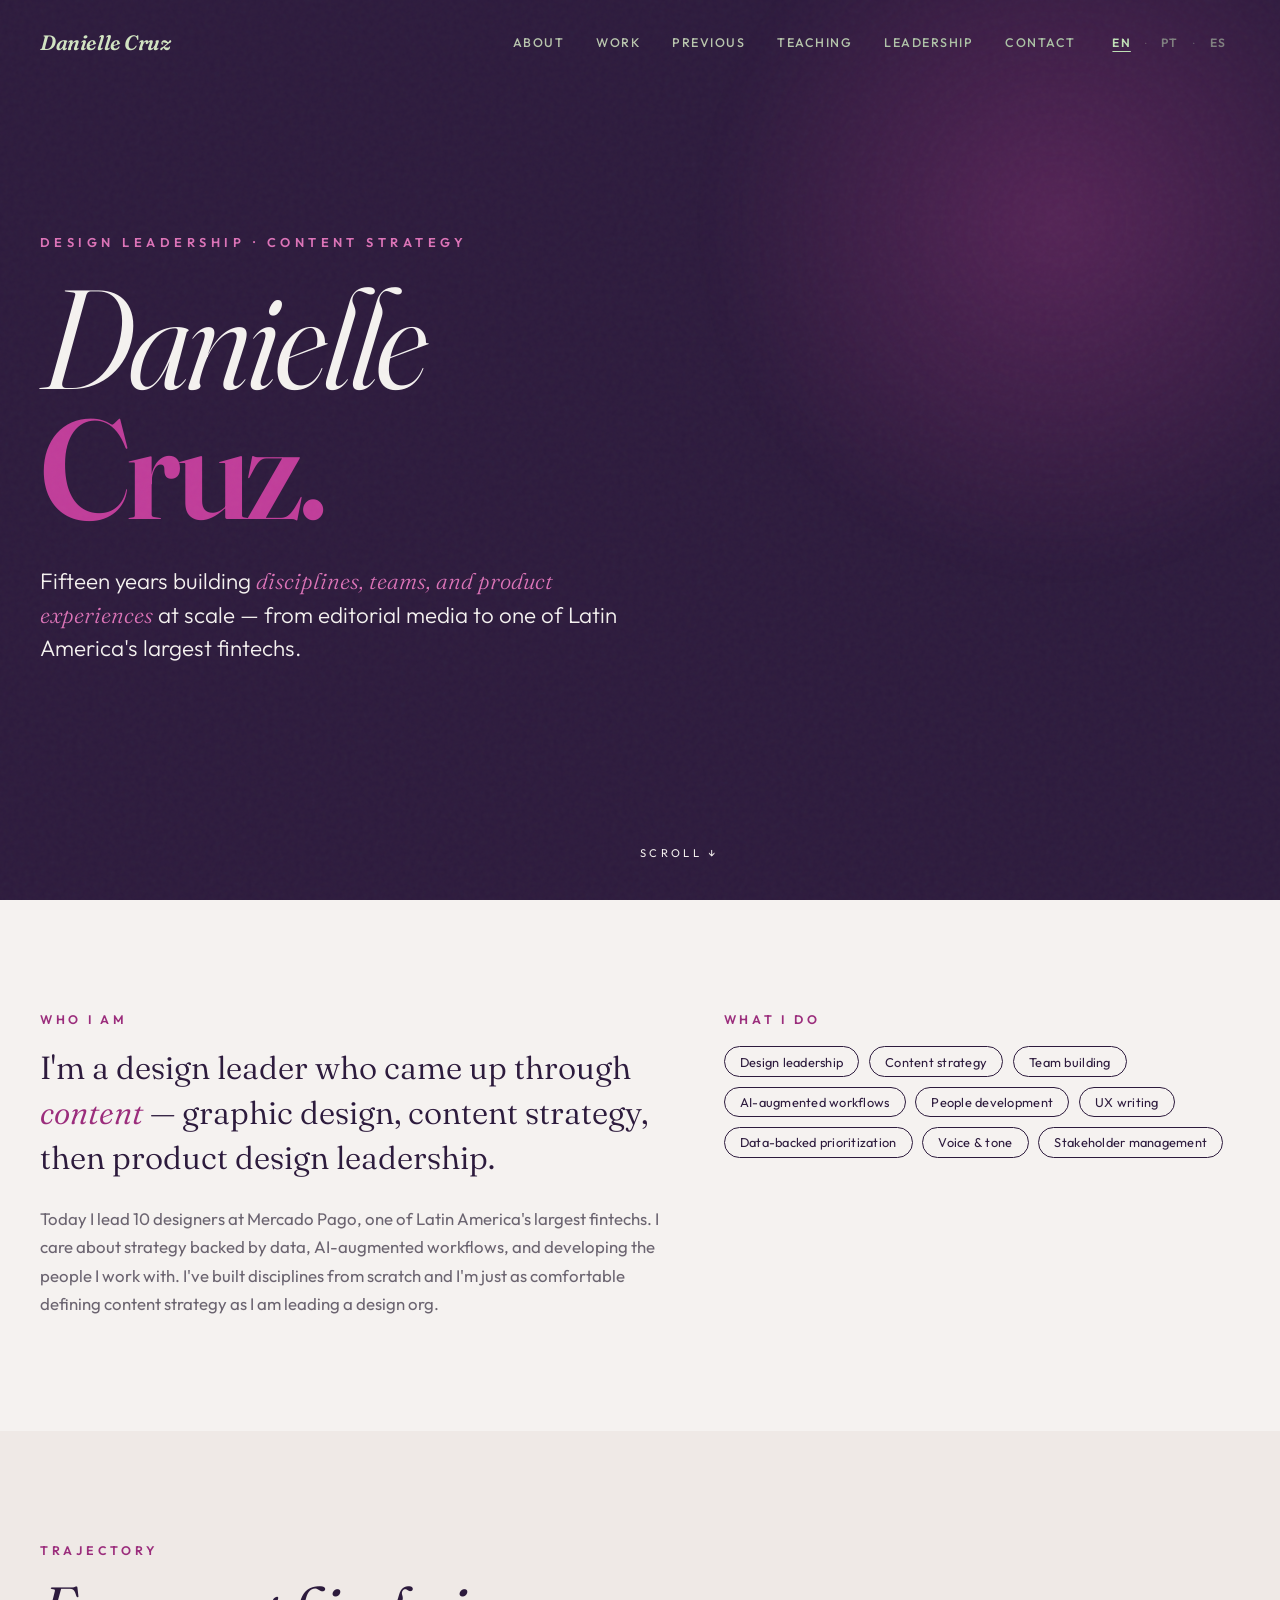
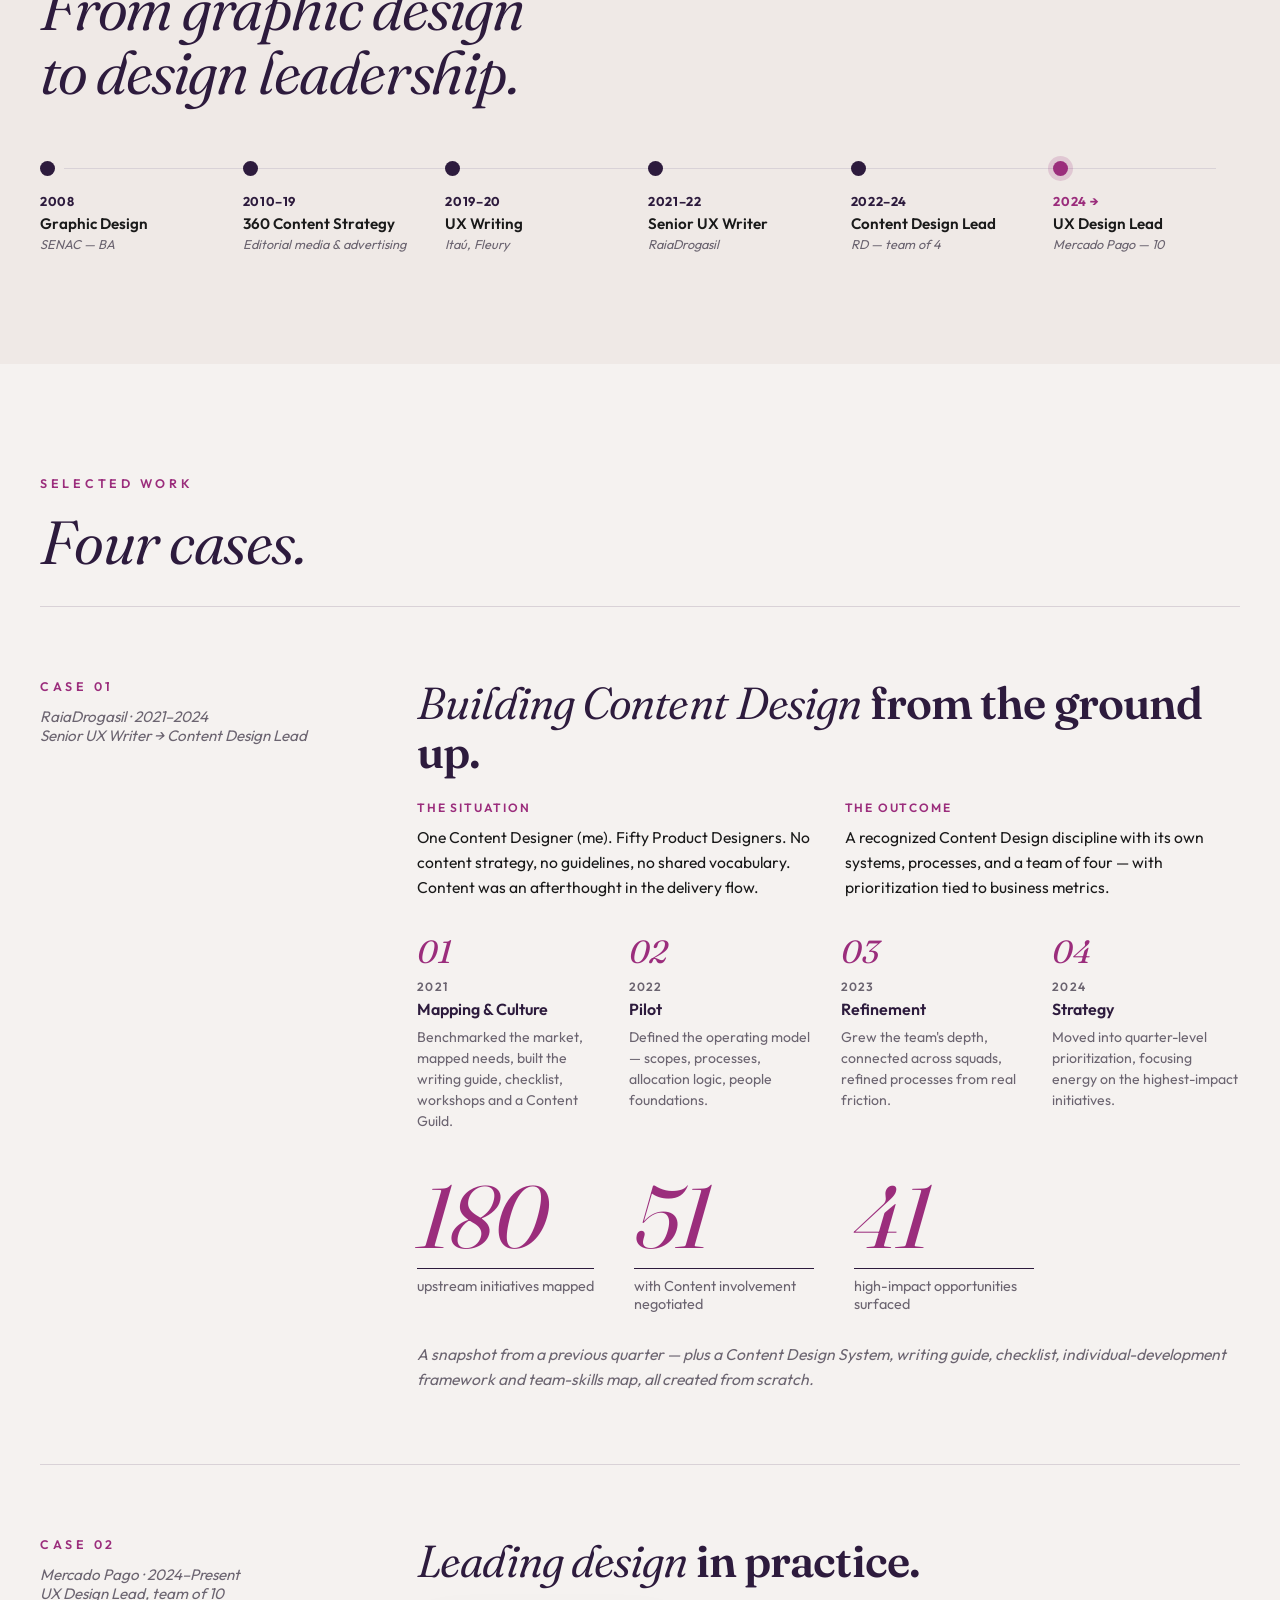
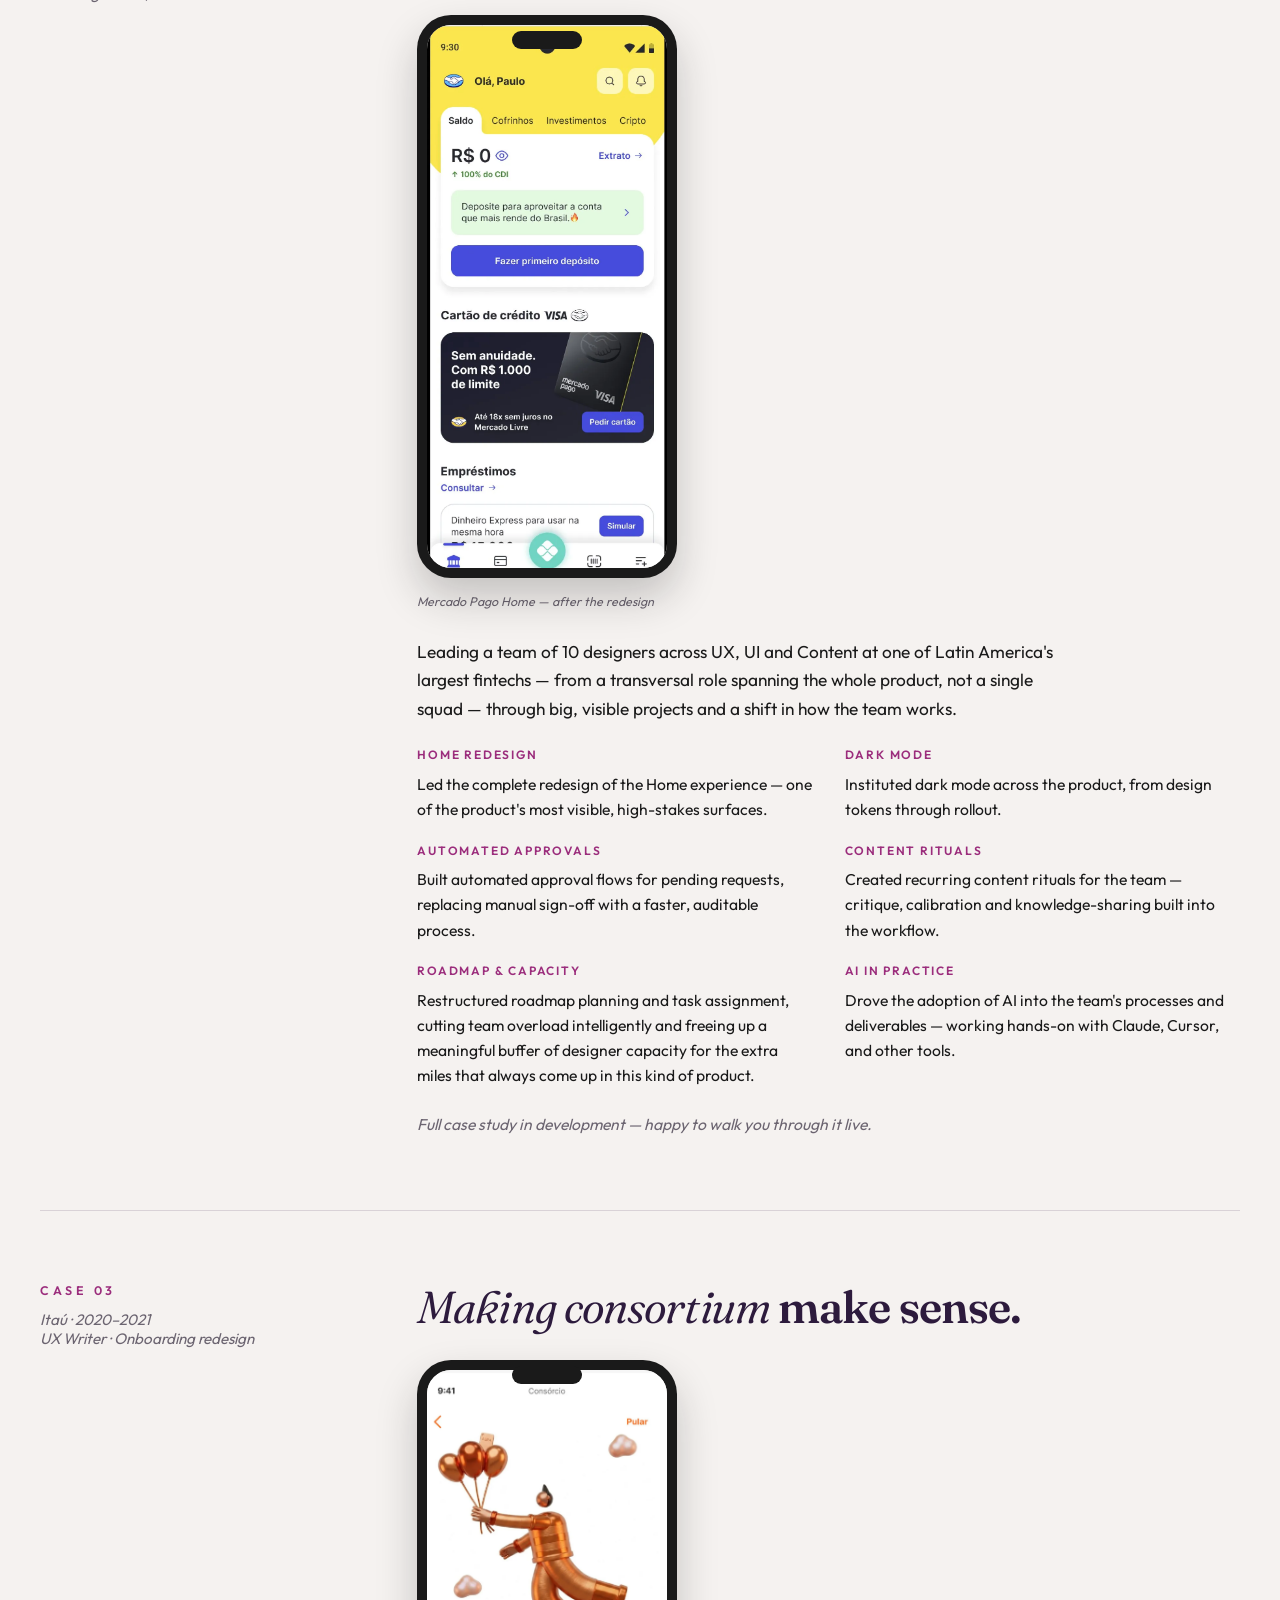
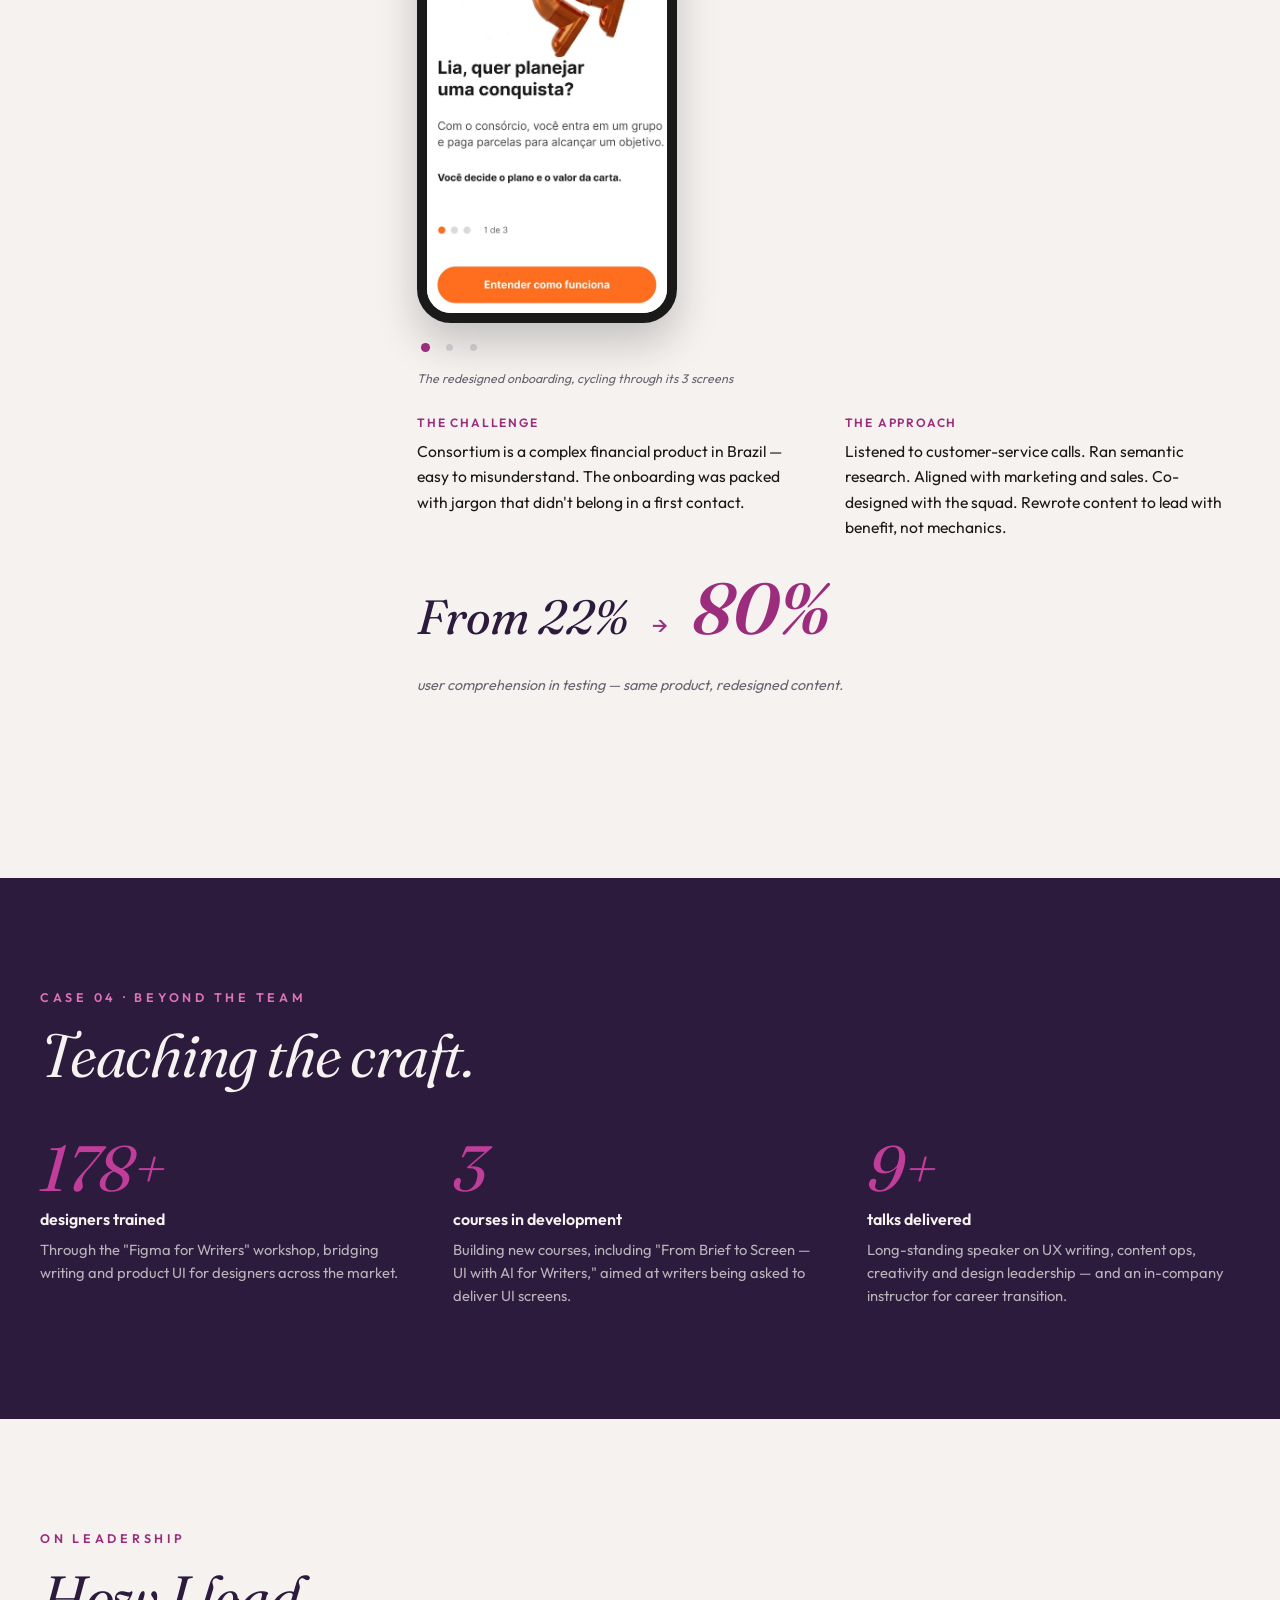
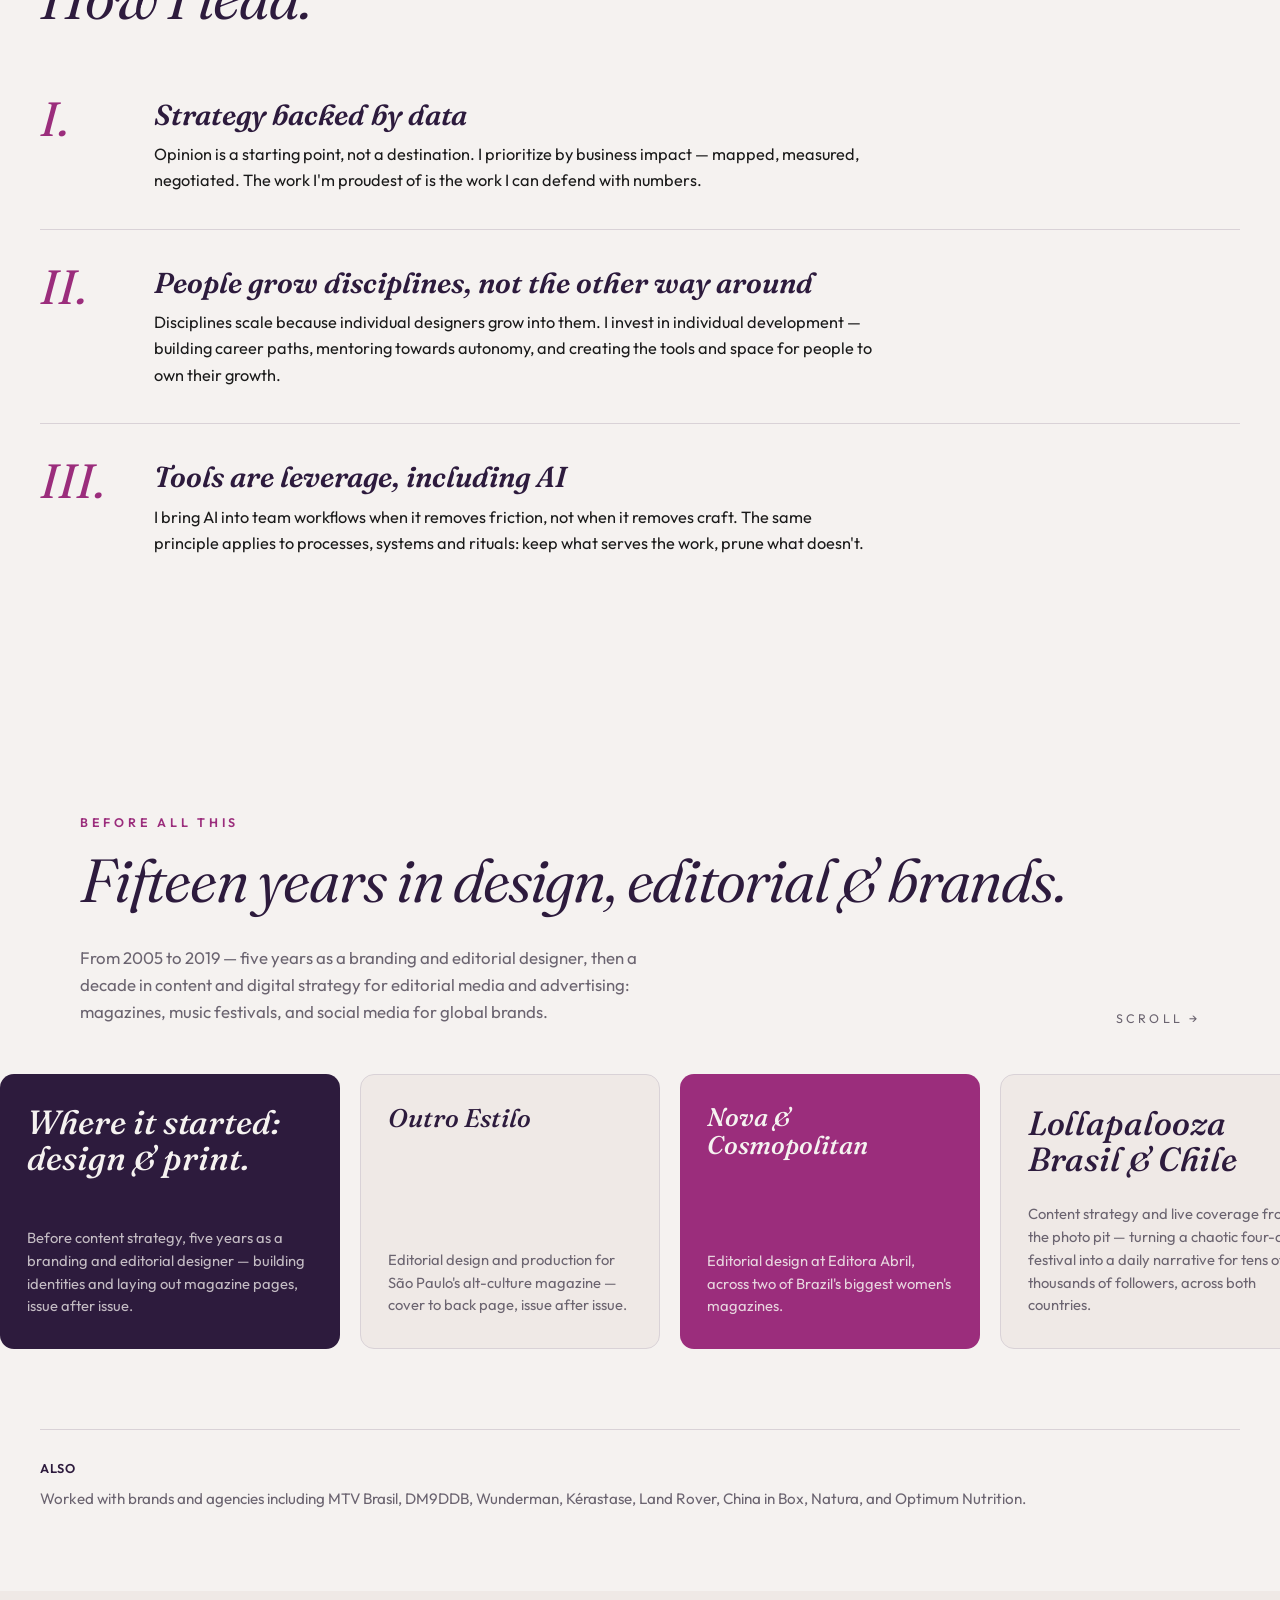
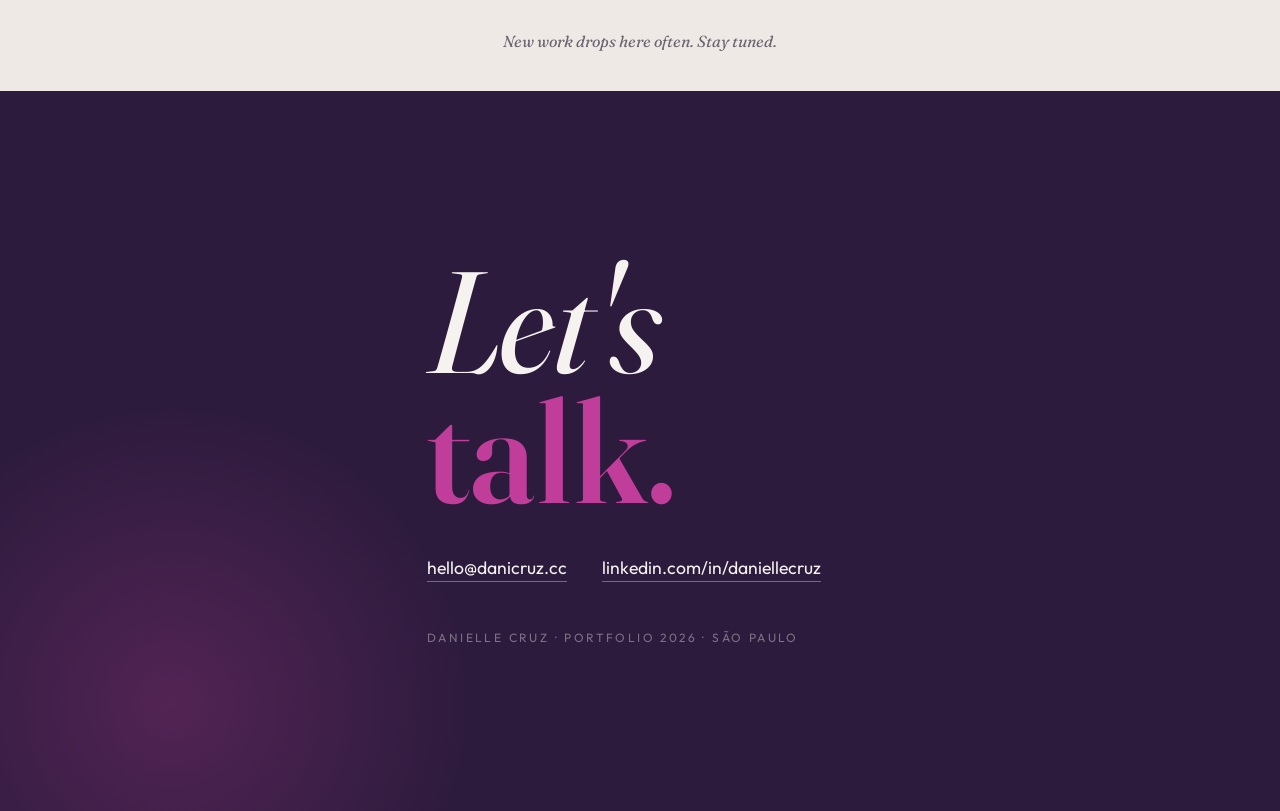
==== index.html @ a66625d7 "Fix deploy path, add metadata, and optimize assets - Rename file to index.html so Netlify serves it " ====
<!DOCTYPE html>
<html lang="en">
<head>
<meta charset="UTF-8">
<meta name="viewport" content="width=device-width, initial-scale=1.0">
<title>Danielle Cruz — Design Leadership</title>
<meta name="description" content="Danielle Cruz — design leader with fifteen years building disciplines, teams, and product experiences at scale, from editorial media to one of Latin America's largest fintechs.">
<link rel="canonical" href="https://danicruz.cc/">
<meta property="og:type" content="website">
<meta property="og:url" content="https://danicruz.cc/">
<meta property="og:title" content="Danielle Cruz — Design Leadership">
<meta property="og:description" content="Fifteen years building disciplines, teams, and product experiences at scale — from editorial media to one of Latin America's largest fintechs.">
<meta property="og:image" content="https://danicruz.cc/assets/img/og-image.png">
<meta property="og:image:width" content="1200">
<meta property="og:image:height" content="630">
<meta name="twitter:card" content="summary_large_image">
<meta name="twitter:title" content="Danielle Cruz — Design Leadership">
<meta name="twitter:description" content="Fifteen years building disciplines, teams, and product experiences at scale.">
<meta name="twitter:image" content="https://danicruz.cc/assets/img/og-image.png">
<meta name="theme-color" content="#2D1B3D">
<link rel="icon" type="image/png" sizes="32x32" href="assets/icons/favicon-32.png">
<link rel="icon" type="image/png" sizes="16x16" href="assets/icons/favicon-16.png">
<link rel="apple-touch-icon" sizes="180x180" href="assets/icons/apple-touch-icon.png">
<link rel="preconnect" href="https://fonts.googleapis.com">
<link rel="preconnect" href="https://fonts.gstatic.com" crossorigin>
<link href="https://fonts.googleapis.com/css2?family=Fraunces:ital,opsz,wght@0,9..144,300..900;1,9..144,300..900&family=Outfit:wght@300;400;500;600;700&display=swap" rel="stylesheet">
<style>
  :root {
    --deep: #2D1B3D;
    --deep-2: #241430;
    --berry: #9B2D7C;
    --berry-bright: #C13D9A;
    --berry-bright-a11y: #DD73B8; /* AA-compliant (5.4:1) for body-size text on --deep */
    --off: #F5F2F0;
    --off-warm: #EFE9E6;
    --ink: #1A1A1A;
    --gray: #6B6470;
    --line: #D9D2D7;
    --serif: 'Fraunces', Georgia, serif;
    --sans: 'Outfit', sans-serif;
  }
  * { margin: 0; padding: 0; box-sizing: border-box; }
  html { scroll-behavior: smooth; }
  body {
    font-family: var(--sans);
    background: var(--off);
    color: var(--ink);
    overflow-x: hidden;
    -webkit-font-smoothing: antialiased;
  }
  ::selection { background: var(--berry); color: var(--off); }
  /* grain overlay */
  body::before {
    content: "";
    position: fixed;
    inset: 0;
    pointer-events: none;
    z-index: 9999;
    opacity: 0.035;
    background-image: url("data:image/svg+xml,%3Csvg viewBox='0 0 200 200' xmlns='http://www.w3.org/2000/svg'%3E%3Cfilter id='n'%3E%3CfeTurbulence type='fractalNoise' baseFrequency='0.85' numOctaves='3' /%3E%3C/filter%3E%3Crect width='100%25' height='100%25' filter='url(%23n)'/%3E%3C/svg%3E");
  }
  /* ===== NAV ===== */
  nav {
    position: fixed;
    top: 0; left: 0; right: 0;
    z-index: 1000;
    display: flex;
    justify-content: space-between;
    align-items: center;
    padding: 1.3rem 2.5rem;
    mix-blend-mode: difference;
    transition: padding 0.4s ease;
  }
  nav .logo {
    font-family: var(--serif);
    font-style: italic;
    font-weight: 600;
    font-size: 1.3rem;
    color: #fff;
    letter-spacing: -0.02em;
  }
  nav .links { display: flex; gap: 2rem; }
  nav .links a {
    color: #fff;
    text-decoration: none;
    font-size: 0.78rem;
    letter-spacing: 0.12em;
    text-transform: uppercase;
    font-weight: 500;
    opacity: 0.85;
    transition: opacity 0.3s;
  }
  nav .links a:hover { opacity: 1; }
  .lang-switch { display: flex; gap: 0.1rem; align-items: center; margin-left: 1.5rem; }
  .lang-switch button {
    background: none; border: none; cursor: pointer;
    color: #fff; font-family: var(--sans); font-size: 0.75rem;
    letter-spacing: 0.1em; font-weight: 600;
    width: 44px; height: 44px; display: flex; align-items: center; justify-content: center;
    opacity: 0.5; transition: opacity 0.25s; text-transform: uppercase;
  }
  .lang-switch button:hover { opacity: 0.85; }
  .lang-switch button.active { opacity: 1; text-decoration: underline; text-underline-offset: 4px; }
  .lang-switch .sep { color: #fff; opacity: 0.3; font-size: 0.7rem; }
  .nav-toggle {
    display: none;
    width: 44px; height: 44px;
    align-items: center; justify-content: center;
    background: transparent; border: none; cursor: pointer;
    padding: 0; margin-left: 0.5rem;
  }
  .nav-toggle span, .nav-toggle span::before, .nav-toggle span::after {
    content: ""; display: block;
    width: 20px; height: 2px; background: #fff;
    transition: transform 0.25s ease, opacity 0.25s ease;
  }
  .nav-toggle span { position: relative; }
  .nav-toggle span::before { position: absolute; top: -6px; left: 0; }
  .nav-toggle span::after { position: absolute; top: 6px; left: 0; }
  .nav-toggle[aria-expanded="true"] span { background: transparent; }
  .nav-toggle[aria-expanded="true"] span::before { transform: translateY(6px) rotate(45deg); }
  .nav-toggle[aria-expanded="true"] span::after { transform: translateY(-6px) rotate(-45deg); }
  @media (max-width: 720px) {
    nav { padding: 1rem 1.3rem; mix-blend-mode: normal; background: rgba(45,27,61,0.0); }
    nav.scrolled { background: rgba(45,27,61,0.92); backdrop-filter: blur(8px); }
    nav.menu-open { background: rgba(45,27,61,0.98); }
    nav .logo { color: #fff; }
    .nav-toggle { display: flex; }
    nav .links {
      position: fixed;
      top: 0; right: 0;
      width: min(78vw, 320px);
      height: 100vh;
      flex-direction: column;
      justify-content: center;
      align-items: flex-start;
      gap: 1.6rem;
      padding: 6rem 2.2rem 2.2rem;
      background: var(--deep);
      transform: translateX(100%);
      transition: transform 0.35s ease;
    }
    nav .links.open { transform: translateX(0); }
    nav .links a { font-size: 1.3rem; opacity: 1; }
    .lang-switch { margin-left: 0; }
  }
  /* ===== HERO ===== */
  .hero {
    min-height: 100vh;
    background: var(--deep);
    color: var(--off);
    display: flex;
    flex-direction: column;
    justify-content: center;
    padding: 2.5rem;
    position: relative;
    overflow: hidden;
  }
  .hero::after {
    content: "";
    position: absolute;
    width: 60vw; height: 60vw;
    max-width: 700px; max-height: 700px;
    right: -10vw; top: -10vw;
    background: radial-gradient(circle, rgba(193,61,154,0.28) 0%, rgba(193,61,154,0) 70%);
    border-radius: 50%;
    filter: blur(20px);
  }
  .hero-inner { position: relative; z-index: 2; max-width: 1200px; margin: 0 auto; width: 100%; }
  .hero .eyebrow {
    font-size: 0.8rem;
    letter-spacing: 0.35em;
    text-transform: uppercase;
    color: var(--berry-bright-a11y);
    font-weight: 600;
    margin-bottom: 1.5rem;
    opacity: 0;
    animation: fadeUp 0.9s ease 0.2s forwards;
  }
  .hero h1 {
    font-family: var(--serif);
    font-weight: 340;
    font-style: italic;
    font-size: clamp(3.5rem, 11vw, 9rem);
    line-height: 0.92;
    letter-spacing: -0.03em;
    margin-bottom: 0.3rem;
  }
  .hero h1 .l1 { display: block; opacity: 0; animation: fadeUp 1s ease 0.35s forwards; }
  .hero h1 .l2 {
    display: block;
    font-weight: 600;
    font-style: normal;
    color: var(--berry-bright);
    opacity: 0;
    animation: fadeUp 1s ease 0.5s forwards;
  }
  .hero .tagline {
    font-size: clamp(1.05rem, 2.2vw, 1.4rem);
    color: var(--off);
    opacity: 0;
    max-width: 600px;
    margin-top: 2rem;
    font-weight: 300;
    line-height: 1.5;
    animation: fadeUp 1s ease 0.7s forwards;
  }
  .hero .tagline em { font-family: var(--serif); font-style: italic; color: var(--berry-bright-a11y); }
  .hero .scroll-hint {
    position: absolute;
    bottom: 2.5rem; left: 50%;
    transform: translateX(-50%);
    font-size: 0.7rem;
    letter-spacing: 0.3em;
    text-transform: uppercase;
    color: var(--off);
    opacity: 0;
    animation: fadeUp 1s ease 1.2s forwards, bob 2s ease-in-out 2s infinite;
    z-index: 2;
  }
  @keyframes fadeUp {
    from { opacity: 0; transform: translateY(30px); }
    to { opacity: 1; transform: translateY(0); }
  }
  @keyframes bob {
    0%,100% { transform: translateX(-50%) translateY(0); }
    50% { transform: translateX(-50%) translateY(8px); }
  }
  /* ===== SECTION SHELL ===== */
  section { padding: 7rem 2.5rem; position: relative; }
  .wrap { max-width: 1200px; margin: 0 auto; }
  .sec-label {
    font-size: 0.78rem;
    letter-spacing: 0.3em;
    text-transform: uppercase;
    color: var(--berry);
    font-weight: 600;
    margin-bottom: 1.2rem;
  }
  .sec-title {
    font-family: var(--serif);
    font-style: italic;
    font-weight: 360;
    font-size: clamp(2.2rem, 5vw, 3.8rem);
    line-height: 1.05;
    letter-spacing: -0.02em;
    color: var(--deep);
    margin-bottom: 2rem;
  }
  /* reveal on scroll */
  .reveal { opacity: 0; transform: translateY(40px); transition: opacity 0.8s ease, transform 0.8s ease; }
  .reveal.in { opacity: 1; transform: translateY(0); }
  /* ===== INTRO ===== */
  .intro-grid {
    display: grid;
    grid-template-columns: 1.2fr 1fr;
    gap: 4rem;
    align-items: start;
  }
  .intro-lead {
    font-family: var(--serif);
    font-size: clamp(1.4rem, 2.6vw, 2rem);
    line-height: 1.4;
    font-weight: 340;
    color: var(--deep);
  }
  .intro-lead em { font-style: italic; color: var(--berry); }
  .intro-body { font-size: 1.05rem; line-height: 1.7; color: var(--gray); margin-top: 1.5rem; }
  .tags { display: flex; flex-wrap: wrap; gap: 0.6rem; }
  .tag {
    border: 1px solid var(--deep);
    border-radius: 100px;
    padding: 0.4rem 0.95rem;
    font-size: 0.8rem;
    color: var(--deep);
    letter-spacing: 0.02em;
    transition: background 0.3s, color 0.3s;
  }
  .tag:hover { background: var(--deep); color: var(--off); }
  @media (max-width: 820px) {
    .intro-grid { grid-template-columns: 1fr; gap: 2.5rem; }
  }
  /* ===== TIMELINE ===== */
  .timeline-sec { background: var(--off-warm); }
  .tl {
    display: grid;
    grid-template-columns: repeat(6, 1fr);
    gap: 1rem;
    margin-top: 3.5rem;
    position: relative;
  }
  .tl::before {
    content: "";
    position: absolute;
    top: 7px; left: 2%; right: 2%;
    height: 1.5px;
    background: var(--line);
  }
  .tl-item { position: relative; padding-top: 2rem; text-align: left; }
  .tl-item .dot {
    position: absolute;
    top: 0; left: 0;
    width: 15px; height: 15px;
    border-radius: 50%;
    background: var(--deep);
    transform: scale(0);
    transition: transform 0.5s cubic-bezier(.5,1.6,.4,1);
  }
  .tl.in .tl-item .dot { transform: scale(1); }
  .tl-item:last-child .dot { background: var(--berry); box-shadow: 0 0 0 5px rgba(155,45,124,0.18); }
  .tl-item .yr { font-size: 0.8rem; font-weight: 700; color: var(--deep); letter-spacing: 0.05em; }
  .tl-item:last-child .yr { color: var(--berry); }
  .tl-item .role { font-size: 0.95rem; font-weight: 600; margin-top: 0.4rem; line-height: 1.2; }
  .tl-item .place { font-size: 0.8rem; color: var(--gray); font-style: italic; margin-top: 0.2rem; }
  .tl-item .dot { transition-delay: calc(var(--i) * 0.08s); }
  @media (max-width: 820px) {
    .tl { grid-template-columns: 1fr; gap: 0; }
    .tl::before { left: 7px; right: auto; top: 0; bottom: 0; width: 1.5px; height: auto; }
    .tl-item { padding-top: 0; padding-left: 2rem; padding-bottom: 1.8rem; }
    .tl-item .dot { top: 4px; }
  }
  /* ===== CASES ===== */
  .case {
    border-top: 1px solid var(--line);
    padding: 4.5rem 0;
    display: grid;
    grid-template-columns: 0.8fr 2fr;
    gap: 3rem;
  }
  .case:first-of-type { border-top: none; }
  .case > div { min-width: 0; }
  .case-meta .cn {
    font-size: 0.78rem; letter-spacing: 0.3em; text-transform: uppercase;
    color: var(--berry); font-weight: 600;
  }
  .case-meta .corg { font-size: 0.95rem; color: var(--gray); margin-top: 0.8rem; font-style: italic; }
  .case h3 {
    font-family: var(--serif);
    font-style: italic;
    font-weight: 360;
    font-size: clamp(1.8rem, 3.5vw, 2.8rem);
    line-height: 1.08;
    letter-spacing: -0.02em;
    color: var(--deep);
    margin-bottom: 1.5rem;
  }
  .case h3 strong { font-weight: 600; font-style: normal; }
  .case p.lead { font-size: 1.08rem; line-height: 1.65; color: var(--ink); margin-bottom: 1.5rem; max-width: 640px; }
  .case .two-col { display: grid; grid-template-columns: 1fr 1fr; gap: 2rem; margin-top: 1rem; }
  .case .col-label { font-size: 0.75rem; letter-spacing: 0.15em; text-transform: uppercase; color: var(--berry); font-weight: 600; margin-bottom: 0.6rem; }
  .case .col-body { font-size: 0.98rem; line-height: 1.6; color: var(--ink); }
  /* big stats */
  .stats { display: flex; flex-wrap: wrap; gap: 2.5rem; margin-top: 2.5rem; }
  .stat .num {
    font-family: var(--serif);
    font-style: italic;
    font-weight: 400;
    font-size: clamp(3rem, 7vw, 5.5rem);
    line-height: 1;
    color: var(--berry);
    letter-spacing: -0.02em;
  }
  .stat .sl { font-size: 0.9rem; color: var(--gray); margin-top: 0.5rem; max-width: 180px; border-top: 1.5px solid var(--deep); padding-top: 0.5rem; }
  .arrow-stat { display: flex; align-items: baseline; gap: 1.5rem; margin-top: 1.5rem; flex-wrap: wrap; }
  .arrow-stat .from { font-family: var(--serif); font-style: italic; font-size: clamp(2rem,4vw,3rem); color: var(--deep); }
  .arrow-stat .arr { color: var(--berry); font-size: 1.5rem; }
  .arrow-stat .to { font-family: var(--serif); font-style: italic; font-weight: 600; font-size: clamp(3rem,6vw,4.5rem); color: var(--berry); }
  .arrow-stat .ctx { font-size: 0.9rem; color: var(--gray); width: 100%; font-style: italic; }
  .phases { display: grid; grid-template-columns: repeat(4, 1fr); gap: 1.5rem; margin-top: 2rem; }
  .phase .pn { font-family: var(--serif); font-style: italic; font-size: 2rem; color: var(--berry); }
  .phase .pyr { font-size: 0.75rem; letter-spacing: 0.1em; color: var(--gray); font-weight: 600; margin: 0.5rem 0 0.3rem; }
  .phase .pt { font-size: 1rem; font-weight: 600; color: var(--deep); margin-bottom: 0.5rem; }
  .phase .pd { font-size: 0.88rem; line-height: 1.5; color: var(--gray); }
  @media (max-width: 820px) {
    .case { grid-template-columns: 1fr; gap: 1.5rem; padding: 3rem 0; }
    .case .two-col { grid-template-columns: 1fr; gap: 1.5rem; }
    .phases { grid-template-columns: 1fr 1fr; gap: 1.5rem; }
  }
  /* ===== TEACHING ===== */
  .teach-sec { background: var(--deep); color: var(--off); }
  .teach-sec .sec-title { color: var(--off); }
  .teach-sec .sec-label { color: var(--berry-bright-a11y); }
  .teach-grid { display: grid; grid-template-columns: repeat(3,1fr); gap: 2.5rem; margin-top: 3rem; }
  .teach .tn { font-family: var(--serif); font-style: italic; font-size: clamp(2.8rem,5vw,4rem); color: var(--berry-bright); line-height: 1; }
  .teach .tt { font-weight: 600; font-size: 1rem; margin: 0.6rem 0; }
  .teach .td { font-size: 0.92rem; line-height: 1.55; color: rgba(245,242,240,0.7); }
  @media (max-width: 820px) { .teach-grid { grid-template-columns: 1fr; gap: 2rem; } }
  /* ===== PRINCIPLES ===== */
  .principles { margin-top: 2rem; }
  .principle { display: grid; grid-template-columns: 90px 1fr; gap: 1.5rem; padding: 2.2rem 0; border-bottom: 1px solid var(--line); }
  .principle:last-child { border-bottom: none; }
  .principle .pnum { font-family: var(--serif); font-style: italic; font-size: 3rem; color: var(--berry); line-height: 0.9; }
  .principle .ph { font-family: var(--serif); font-style: italic; font-weight: 600; font-size: clamp(1.3rem,2.6vw,1.8rem); color: var(--deep); margin-bottom: 0.6rem; }
  .principle .pp { font-size: 1.02rem; line-height: 1.6; color: var(--ink); max-width: 720px; }
  @media (max-width: 820px) { .principle { grid-template-columns: 50px 1fr; gap: 1rem; } }
  /* ===== PREVIOUS WORK — EDITORIAL CARDS (no photos, magazine-style) ===== */
  .prev-sec { padding: 7rem 0 5rem 0; }
  .prev-sec .wrap { padding: 0 2.5rem; max-width: 1200px; margin: 0 auto; }
  .prev-sec .sec-meta { display: flex; justify-content: space-between; align-items: flex-end; flex-wrap: wrap; gap: 2rem; margin-bottom: 3rem; }
  .prev-sec .scroll-cue { font-size: 0.78rem; letter-spacing: 0.25em; color: var(--gray); text-transform: uppercase; }
  .prev-sec .scroll-cue span { display: inline-block; transition: transform 0.6s; }
  .prev-sec:hover .scroll-cue span { transform: translateX(8px); }
  .carousel {
    display: flex;
    align-items: stretch;
    gap: 1.25rem;
    overflow-x: auto;
    scroll-snap-type: x mandatory;
    padding: 0 2.5rem 2rem 2.5rem;
    scrollbar-width: thin;
    scrollbar-color: var(--berry) var(--off-warm);
  }
  .carousel::-webkit-scrollbar { height: 5px; }
  .carousel::-webkit-scrollbar-track { background: var(--off-warm); }
  .carousel::-webkit-scrollbar-thumb { background: var(--berry); border-radius: 100px; }
  .ecard {
    flex: 0 0 300px;
    scroll-snap-align: start;
    display: flex;
    flex-direction: column;
    justify-content: space-between;
    gap: 1.6rem;
    border-radius: 14px;
    padding: 1.9rem 1.7rem;
    transition: transform 0.4s;
  }
  .ecard:hover { transform: translateY(-6px); }
  .ecard.wide { flex-basis: 340px; }
  .ecard .eyear {
    font-family: var(--sans); font-size: 0.72rem; letter-spacing: 0.25em;
    text-transform: uppercase; font-weight: 600; opacity: 0.75;
  }
  .ecard .etitle {
    font-family: var(--serif); font-style: italic; font-weight: 500;
    line-height: 1.08;
  }
  .ecard.wide .etitle { font-size: 2.1rem; }
  .ecard:not(.wide) .etitle { font-size: 1.6rem; }
  .ecard .edesc { font-size: 0.92rem; line-height: 1.55; }
  /* tone variants */
  .ecard.tone-deep { background: var(--deep); color: var(--off); }
  .ecard.tone-deep .eyear { color: var(--berry-bright-a11y); }
  .ecard.tone-deep .edesc { color: rgba(245,242,240,0.75); }
  .ecard.tone-berry { background: var(--berry); color: var(--off); }
  .ecard.tone-berry .eyear { color: var(--off); }
  .ecard.tone-berry .edesc { color: rgba(245,242,240,0.85); }
  .ecard.tone-paper { background: var(--off-warm); color: var(--ink); border: 1px solid var(--line); }
  .ecard.tone-paper .eyear { color: var(--berry); }
  .ecard.tone-paper .etitle { color: var(--deep); }
  .ecard.tone-paper .edesc { color: var(--gray); }
  .prev-also {
    margin: 3rem 2.5rem 0;
    max-width: 1200px;
    padding: 1.8rem 0 0;
    border-top: 1px solid var(--line);
    font-size: 0.95rem;
    color: var(--gray);
    line-height: 1.6;
  }
  .prev-also strong { color: var(--deep); font-weight: 600; letter-spacing: 0.05em; font-size: 0.8rem; text-transform: uppercase; display: block; margin-bottom: 0.5rem; }
  @media (max-width: 720px) {
    .ecard { flex: 0 0 260px; padding: 1.6rem 1.4rem; }
    .ecard.wide { flex-basis: 280px; }
    .carousel { padding: 0 1.3rem 2rem 1.3rem; }
    .prev-sec .wrap { padding: 0 1.3rem; }
    .prev-also { margin: 2rem 1.3rem 0; }
  }
  /* ===== CASE IMAGE (real) ===== */
  .case-img-wrap { margin: 1.8rem 0; }
  .case-img-wrap img {
    width: 100%;
    display: block;
    border-radius: 3px;
    border: 1px solid var(--line);
  }
  .case-img-wrap .cap {
    font-size: 0.78rem;
    color: var(--gray);
    margin-top: 0.5rem;
    font-style: italic;
  }
  /* ===== PHONE MOCKUP (reusable, auto-rotating screens) ===== */
  .phone-showcase { display: flex; flex-direction: column; align-items: flex-start; gap: 1rem; margin: 1.8rem 0; }
  .phone-mock {
    position: relative;
    width: 260px;
    aspect-ratio: 9/19.5;
    background: var(--ink);
    border-radius: 34px;
    padding: 10px;
    box-shadow: 0 20px 40px rgba(26,26,26,0.22);
    flex: none;
  }
  .phone-screen {
    position: relative;
    width: 100%; height: 100%;
    border-radius: 24px;
    overflow: hidden;
    background: var(--off);
  }
  .phone-screen img {
    position: absolute; top: 0; left: 0;
    width: 100%; height: 100%;
    object-fit: cover;
    object-position: top center;
    opacity: 0;
    transition: opacity 0.7s ease;
  }
  .phone-screen img.active { opacity: 1; }
  .phone-island {
    position: absolute; top: 6px; left: 50%; transform: translateX(-50%);
    width: 70px; height: 18px; border-radius: 10px;
    background: var(--ink); z-index: 2;
  }
  .phone-dots { display: flex; gap: 0.5rem; align-items: center; }
  .phone-dots button {
    width: 44px; height: 44px; padding: 0; margin: -14px;
    background: none; border: none; cursor: pointer;
    display: flex; align-items: center; justify-content: center;
  }
  .phone-dots button span {
    width: 7px; height: 7px; border-radius: 50%;
    background: var(--line); transition: background 0.25s, transform 0.25s;
    display: block;
  }
  .phone-dots button[aria-current="true"] span { background: var(--berry); transform: scale(1.3); }
  .phone-caption { font-size: 0.78rem; color: var(--gray); font-style: italic; }
  /* ===== IMAGE PLACEHOLDER ===== */
  .img-placeholder {
    width: 100%;
    aspect-ratio: 16/9;
    border-radius: 10px;
    background: linear-gradient(135deg, var(--deep), var(--berry));
    display: flex;
    align-items: center;
    justify-content: center;
    padding: 1.6rem;
    margin: 1.8rem 0;
    position: relative;
    overflow: hidden;
  }
  .img-placeholder .mock-card {
    width: 100%;
    max-width: 260px;
    background: var(--off);
    border-radius: 10px;
    padding: 0.9rem;
    display: flex;
    flex-direction: column;
    gap: 0.6rem;
    box-shadow: 0 12px 30px rgba(0,0,0,0.25);
  }
  .img-placeholder .mock-row { display: flex; justify-content: space-between; align-items: center; }
  .img-placeholder .mock-dot { width: 14px; height: 14px; border-radius: 50%; background: var(--berry); }
  .img-placeholder .mock-title { font-family: var(--sans); font-weight: 600; font-size: 0.72rem; color: var(--ink); }
  .img-placeholder .mock-bar { height: 26px; border-radius: 6px; background: var(--off-warm); }
  .img-placeholder .mock-bar.tall { height: 30px; }
  .img-placeholder .mock-cols { display: flex; gap: 0.5rem; }
  .img-placeholder .mock-cols .mock-bar { flex: 1; }
  .img-placeholder .mock-cta { height: 28px; border-radius: 6px; background: var(--deep); margin-top: 0.2rem; }
  .img-placeholder .ph-note {
    position: absolute;
    bottom: 0.7rem; right: 0.9rem;
    font-family: var(--sans);
    font-size: 0.62rem;
    letter-spacing: 0.08em;
    text-transform: uppercase;
    font-weight: 600;
    color: rgba(245,242,240,0.65);
  }
  /* ===== SOON NOTE ===== */
  .soon-note {
    text-align: center;
    font-family: var(--serif);
    font-style: italic;
    font-size: 1rem;
    color: var(--gray);
    padding: 2.5rem 2rem;
    background: var(--off-warm);
  }
  /* ===== CONTACT ===== */
  .contact {
    background: var(--deep);
    color: var(--off);
    text-align: left;
    min-height: 80vh;
    display: flex;
    flex-direction: column;
    justify-content: center;
    position: relative;
    overflow: hidden;
  }
  .contact::after {
    content: "";
    position: absolute;
    width: 50vw; height: 50vw; max-width: 600px; max-height: 600px;
    left: -10vw; bottom: -15vw;
    background: radial-gradient(circle, rgba(193,61,154,0.25) 0%, rgba(193,61,154,0) 70%);
    border-radius: 50%;
  }
  .contact .big {
    font-family: var(--serif);
    font-style: italic;
    font-size: clamp(3.5rem, 12vw, 9rem);
    line-height: 0.9;
    position: relative; z-index: 2;
  }
  .contact .big strong { font-weight: 600; font-style: normal; color: var(--berry-bright); display: block; }
  .contact .links { margin-top: 2.5rem; position: relative; z-index: 2; }
  .contact .links a {
    display: inline-block;
    color: var(--off);
    text-decoration: none;
    font-size: 1.1rem;
    margin-right: 2rem;
    border-bottom: 1px solid var(--berry-bright);
    padding-bottom: 2px;
    transition: color 0.3s;
  }
  .contact .links a:hover { color: var(--berry-bright-a11y); }
  .footer-note { margin-top: 3rem; font-size: 0.75rem; letter-spacing: 0.2em; text-transform: uppercase; color: rgba(245,242,240,0.4); position: relative; z-index: 2; }
  /* ===== REDUCED MOTION ===== */
  @media (prefers-reduced-motion: reduce) {
    html { scroll-behavior: auto; }
    *, *::before, *::after {
      animation-duration: 0.001ms !important;
      animation-iteration-count: 1 !important;
      transition-duration: 0.001ms !important;
      scroll-behavior: auto !important;
    }
    .hero .eyebrow, .hero h1 .l1, .hero h1 .l2, .hero .tagline, .hero .scroll-hint,
    .reveal { opacity: 1 !important; transform: none !important; }
  }
</style>
</head>
<body>
<nav>
  <div class="logo">Danielle Cruz</div>
  <div style="display:flex;align-items:center;">
    <div class="links" id="nav-links">
      <a href="#about" data-i18n="nav_about">About</a>
      <a href="#work" data-i18n="nav_work">Work</a>
      <a href="#previous" data-i18n="nav_prev">Previous</a>
      <a href="#teaching" data-i18n="nav_teaching">Teaching</a>
      <a href="#leadership" data-i18n="nav_leadership">Leadership</a>
      <a href="#contact" data-i18n="nav_contact">Contact</a>
    </div>
    <div class="lang-switch">
      <button data-lang="en" class="active">EN</button>
      <span class="sep">·</span>
      <button data-lang="pt">PT</button>
      <span class="sep">·</span>
      <button data-lang="es">ES</button>
    </div>
    <button class="nav-toggle" id="nav-toggle" aria-expanded="false" aria-controls="nav-links" aria-label="Open menu">
      <span></span>
    </button>
  </div>
</nav>
<!-- HERO -->
<header class="hero">
  <div class="hero-inner">
    <div class="eyebrow" data-i18n="hero_eyebrow">Design Leadership · Content Strategy</div>
    <h1>
      <span class="l1">Danielle</span>
      <span class="l2">Cruz.</span>
    </h1>
    <p class="tagline" data-i18n="hero_tagline">Fifteen years building <em>disciplines, teams, and product experiences</em> at scale — from editorial media to one of Latin America's largest fintechs.</p>
  </div>
  <div class="scroll-hint" data-i18n="hero_scroll">Scroll ↓</div>
</header>
<!-- INTRO -->
<section id="about">
  <div class="wrap intro-grid">
    <div class="reveal">
      <div class="sec-label" data-i18n="about_label">Who I am</div>
      <p class="intro-lead" data-i18n="about_lead">I'm a design leader who came up through <em>content</em> — graphic design, content strategy, then product design leadership.</p>
      <p class="intro-body" data-i18n="about_body">Today I lead 10 designers at Mercado Pago, one of Latin America's largest fintechs. I care about strategy backed by data, AI-augmented workflows, and developing the people I work with. I've built disciplines from scratch and I'm just as comfortable defining content strategy as I am leading a design org.</p>
    </div>
    <div class="reveal">
      <div class="sec-label" data-i18n="about_what">What I do</div>
      <div class="tags">
        <span class="tag" data-i18n="tag_1">Design leadership</span>
        <span class="tag" data-i18n="tag_2">Content strategy</span>
        <span class="tag" data-i18n="tag_3">Team building</span>
        <span class="tag" data-i18n="tag_4">AI-augmented workflows</span>
        <span class="tag" data-i18n="tag_5">People development</span>
        <span class="tag" data-i18n="tag_6">UX writing</span>
        <span class="tag" data-i18n="tag_7">Data-backed prioritization</span>
        <span class="tag" data-i18n="tag_8">Voice &amp; tone</span>
        <span class="tag" data-i18n="tag_9">Stakeholder management</span>
      </div>
    </div>
  </div>
</section>
<!-- TIMELINE -->
<section class="timeline-sec">
  <div class="wrap">
    <div class="reveal">
      <div class="sec-label" data-i18n="tl_label">Trajectory</div>
      <h2 class="sec-title" data-i18n="tl_title">From graphic design<br>to design leadership.</h2>
    </div>
    <div class="tl">
      <div class="tl-item" style="--i:0"><span class="dot"></span><div class="yr">2008</div><div class="role" data-i18n="tl_r1">Graphic Design</div><div class="place" data-i18n="tl_p1">SENAC — BA</div></div>
      <div class="tl-item" style="--i:1"><span class="dot"></span><div class="yr">2010–19</div><div class="role" data-i18n="tl_r2">360 Content Strategy</div><div class="place" data-i18n="tl_p2">Editorial media &amp; advertising</div></div>
      <div class="tl-item" style="--i:2"><span class="dot"></span><div class="yr">2019–20</div><div class="role" data-i18n="tl_r3">UX Writing</div><div class="place">Itaú, Fleury</div></div>
      <div class="tl-item" style="--i:3"><span class="dot"></span><div class="yr">2021–22</div><div class="role" data-i18n="tl_r4">Senior UX Writer</div><div class="place">RaiaDrogasil</div></div>
      <div class="tl-item" style="--i:4"><span class="dot"></span><div class="yr">2022–24</div><div class="role" data-i18n="tl_r5">Content Design Lead</div><div class="place" data-i18n="tl_p5">RD — team of 4</div></div>
      <div class="tl-item" style="--i:5"><span class="dot"></span><div class="yr">2024 →</div><div class="role" data-i18n="tl_r6">UX Design Lead</div><div class="place" data-i18n="tl_p6">Mercado Pago — 10</div></div>
    </div>
  </div>
</section>
<!-- WORK -->
<section id="work">
  <div class="wrap">
    <div class="reveal">
      <div class="sec-label" data-i18n="work_label">Selected work</div>
      <h2 class="sec-title" data-i18n="work_title">Four cases.</h2>
    </div>
    <!-- CASE 1 -->
    <div class="case reveal">
      <div class="case-meta">
        <div class="cn">Case 01</div>
        <div class="corg" data-i18n="c1_org">RaiaDrogasil · 2021–2024<br>Senior UX Writer → Content Design Lead</div>
      </div>
      <div>
        <h3 data-i18n="c1_title">Building Content Design <strong>from the ground up.</strong></h3>
        <div class="two-col">
          <div>
            <div class="col-label" data-i18n="c1_sit_label">The situation</div>
            <div class="col-body" data-i18n="c1_sit_body">One Content Designer (me). Fifty Product Designers. No content strategy, no guidelines, no shared vocabulary. Content was an afterthought in the delivery flow.</div>
          </div>
          <div>
            <div class="col-label" data-i18n="c1_out_label">The outcome</div>
            <div class="col-body" data-i18n="c1_out_body">A recognized Content Design discipline with its own systems, processes, and a team of four — with prioritization tied to business metrics.</div>
          </div>
        </div>
        <div class="phases">
          <div class="phase"><div class="pn">01</div><div class="pyr">2021</div><div class="pt" data-i18n="c1_ph1_t">Mapping &amp; Culture</div><div class="pd" data-i18n="c1_ph1_d">Benchmarked the market, mapped needs, built the writing guide, checklist, workshops and a Content Guild.</div></div>
          <div class="phase"><div class="pn">02</div><div class="pyr">2022</div><div class="pt" data-i18n="c1_ph2_t">Pilot</div><div class="pd" data-i18n="c1_ph2_d">Defined the operating model — scopes, processes, allocation logic, people foundations.</div></div>
          <div class="phase"><div class="pn">03</div><div class="pyr">2023</div><div class="pt" data-i18n="c1_ph3_t">Refinement</div><div class="pd" data-i18n="c1_ph3_d">Grew the team's depth, connected across squads, refined processes from real friction.</div></div>
          <div class="phase"><div class="pn">04</div><div class="pyr">2024</div><div class="pt" data-i18n="c1_ph4_t">Strategy</div><div class="pd" data-i18n="c1_ph4_d">Moved into quarter-level prioritization, focusing energy on the highest-impact initiatives.</div></div>
        </div>
        <div class="stats" data-stats>
          <div class="stat"><div class="num" data-count="181">0</div><div class="sl" data-i18n="c1_s1">upstream initiatives mapped</div></div>
          <div class="stat"><div class="num" data-count="51">0</div><div class="sl" data-i18n="c1_s2">with Content involvement negotiated</div></div>
          <div class="stat"><div class="num" data-count="41">0</div><div class="sl" data-i18n="c1_s3">high-impact opportunities surfaced</div></div>
        </div>
        <p class="col-body" style="margin-top:1.8rem;font-style:italic;color:var(--gray)" data-i18n="c1_note">A snapshot from a previous quarter — plus a Content Design System, writing guide, checklist, individual-development framework and team-skills map, all created from scratch.</p>
      </div>
    </div>
    <!-- CASE 2 -->
    <div class="case reveal">
      <div class="case-meta">
        <div class="cn">Case 02</div>
        <div class="corg" data-i18n="c2_org">Mercado Pago · 2024–Present<br>UX Design Lead, team of 10</div>
      </div>
      <div>
        <h3 data-i18n="c2_title">Leading design <strong>in practice.</strong></h3>
        <div class="phone-showcase">
          <div class="phone-mock">
            <div class="phone-screen">
              <img class="phone-slide active" src="assets/img/case2-mercadopago-home.webp" width="738" height="1794" loading="lazy" decoding="async" alt="Mercado Pago home screen — after the redesign, showing balance, credit card and loans modules">
              <div class="phone-island"></div>
            </div>
          </div>
          <span class="phone-caption" data-i18n="c2_img_caption">Mercado Pago Home — after the redesign</span>
        </div>
        <p class="lead" data-i18n="c2_lead">Leading a team of 10 designers across UX, UI and Content at one of Latin America's largest fintechs — from a transversal role spanning the whole product, not a single squad — through big, visible projects and a shift in how the team works.</p>
        <div class="two-col" style="gap:1.3rem 2rem">
          <div><div class="col-label" data-i18n="c2_b1_l">Home redesign</div><div class="col-body" data-i18n="c2_b1_d">Led the complete redesign of the Home experience — one of the product's most visible, high-stakes surfaces.</div></div>
          <div><div class="col-label" data-i18n="c2_b4_l">Dark mode</div><div class="col-body" data-i18n="c2_b4_d">Instituted dark mode across the product, from design tokens through rollout.</div></div>
          <div><div class="col-label" data-i18n="c2_b5_l">Automated approvals</div><div class="col-body" data-i18n="c2_b5_d">Built automated approval flows for pending requests, replacing manual sign-off with a faster, auditable process.</div></div>
          <div><div class="col-label" data-i18n="c2_b6_l">Content rituals</div><div class="col-body" data-i18n="c2_b6_d">Created recurring content rituals for the team — critique, calibration and knowledge-sharing built into the workflow.</div></div>
          <div><div class="col-label" data-i18n="c2_b7_l">Roadmap &amp; capacity</div><div class="col-body" data-i18n="c2_b7_d">Restructured roadmap planning and task assignment, cutting team overload intelligently and freeing up a meaningful buffer of designer capacity for the extra miles that always come up in this kind of product.</div></div>
          <div><div class="col-label" data-i18n="c2_b3_l">AI in practice</div><div class="col-body" data-i18n="c2_b3_d">Drove the adoption of AI into the team's processes and deliverables — working hands-on with Claude, Cursor, and other tools.</div></div>
        </div>
        <p class="col-body" style="margin-top:1.5rem;font-style:italic;color:var(--gray)" data-i18n="c2_note">Full case study in development — happy to walk you through it live.</p>
      </div>
    </div>
    <!-- CASE 3 -->
    <div class="case reveal">
      <div class="case-meta">
        <div class="cn">Case 03</div>
        <div class="corg" data-i18n="c3_org">Itaú · 2020–2021<br>UX Writer · Onboarding redesign</div>
      </div>
      <div>
        <h3 data-i18n="c3_title">Making consortium <strong>make sense.</strong></h3>
        <div class="phone-showcase">
          <div class="phone-mock">
            <div class="phone-screen" id="c3-phone-screen">
              <img class="phone-slide active" src="assets/img/case3-onboarding-1.webp" width="1097" height="2323" loading="lazy" decoding="async" alt="Redesigned onboarding, screen 1 of 3 — Lia, quer planejar uma conquista?">
              <img class="phone-slide" src="assets/img/case3-onboarding-2.webp" width="327" height="700" loading="lazy" decoding="async" alt="Redesigned onboarding, screen 2 of 3 — Em grupo, fica mais acessível">
              <img class="phone-slide" src="assets/img/case3-onboarding-3.webp" width="330" height="700" loading="lazy" decoding="async" alt="Redesigned onboarding, screen 3 of 3 — Duas formas de ser contemplada">
            </div>
            <div class="phone-island"></div>
          </div>
          <div class="phone-dots" id="c3-phone-dots" role="tablist" aria-label="Onboarding screens">
            <button type="button" role="tab" aria-current="true" aria-label="Screen 1 of 3"><span></span></button>
            <button type="button" role="tab" aria-current="false" aria-label="Screen 2 of 3"><span></span></button>
            <button type="button" role="tab" aria-current="false" aria-label="Screen 3 of 3"><span></span></button>
          </div>
          <div class="phone-caption">The redesigned onboarding, cycling through its 3 screens</div>
        </div>
        <div class="two-col">
          <div>
            <div class="col-label" data-i18n="c3_ch_l">The challenge</div>
            <div class="col-body" data-i18n="c3_ch_d">Consortium is a complex financial product in Brazil — easy to misunderstand. The onboarding was packed with jargon that didn't belong in a first contact.</div>
          </div>
          <div>
            <div class="col-label" data-i18n="c3_ap_l">The approach</div>
            <div class="col-body" data-i18n="c3_ap_d">Listened to customer-service calls. Ran semantic research. Aligned with marketing and sales. Co-designed with the squad. Rewrote content to lead with benefit, not mechanics.</div>
          </div>
        </div>
        <div class="arrow-stat" data-arrow>
          <span class="from" data-i18n-html="c3_from">From <span data-count="25">0</span>%</span>
          <span class="arr">→</span>
          <span class="to"><span data-count="90">0</span>%</span>
          <span class="ctx" data-i18n="c3_ctx">user comprehension in testing — same product, redesigned content.</span>
        </div>
      </div>
    </div>
    <!-- CASE 4 anchor handled in teaching -->
  </div>
</section>
<!-- TEACHING -->
<section id="teaching" class="teach-sec">
  <div class="wrap">
    <div class="reveal">
      <div class="sec-label" data-i18n="teach_label">Case 04 · Beyond the team</div>
      <h2 class="sec-title" data-i18n="teach_title">Teaching the craft.</h2>
    </div>
    <div class="teach-grid">
      <div class="teach reveal"><div class="tn" data-count="200" data-suffix="+">0</div><div class="tt" data-i18n="teach_t1">designers trained</div><div class="td" data-i18n="teach_d1">Through the "Figma for Writers" workshop, bridging writing and product UI for designers across the market.</div></div>
      <div class="teach reveal"><div class="tn" data-count="3">0</div><div class="tt" data-i18n="teach_t2">courses in development</div><div class="td" data-i18n="teach_d2">Building new courses, including "From Brief to Screen — UI with AI for Writers," aimed at writers being asked to deliver UI screens.</div></div>
      <div class="teach reveal"><div class="tn" data-count="10" data-suffix="+">0</div><div class="tt" data-i18n="teach_t3">talks delivered</div><div class="td" data-i18n="teach_d3">Long-standing speaker on UX writing, content ops, creativity and design leadership — and an in-company instructor for career transition.</div></div>
    </div>
  </div>
</section>
<!-- PRINCIPLES -->
<section id="leadership">
  <div class="wrap">
    <div class="reveal">
      <div class="sec-label" data-i18n="lead_label">On leadership</div>
      <h2 class="sec-title" data-i18n="lead_title">How I lead.</h2>
    </div>
    <div class="principles">
      <div class="principle reveal">
        <div class="pnum">I.</div>
        <div>
          <div class="ph" data-i18n="p1_h">Strategy backed by data</div>
          <div class="pp" data-i18n="p1_p">Opinion is a starting point, not a destination. I prioritize by business impact — mapped, measured, negotiated. The work I'm proudest of is the work I can defend with numbers.</div>
        </div>
      </div>
      <div class="principle reveal">
        <div class="pnum">II.</div>
        <div>
          <div class="ph" data-i18n="p2_h">People grow disciplines, not the other way around</div>
          <div class="pp" data-i18n="p2_p">Disciplines scale because individual designers grow into them. I invest in individual development — building career paths, mentoring towards autonomy, and creating the tools and space for people to own their growth.</div>
        </div>
      </div>
      <div class="principle reveal">
        <div class="pnum">III.</div>
        <div>
          <div class="ph" data-i18n="p3_h">Tools are leverage, including AI</div>
          <div class="pp" data-i18n="p3_p">I bring AI into team workflows when it removes friction, not when it removes craft. The same principle applies to processes, systems and rituals: keep what serves the work, prune what doesn't.</div>
        </div>
      </div>
    </div>
  </div>
</section>
<!-- PREVIOUS WORK CAROUSEL -->
<section id="previous" class="prev-sec">
  <div class="wrap">
    <div class="sec-meta">
      <div class="reveal">
        <div class="sec-label" data-i18n="prev_label">Before all this</div>
        <h2 class="sec-title" data-i18n="prev_title">Fifteen years in <em>design, editorial &amp; brands.</em></h2>
        <p style="font-size:1.05rem;line-height:1.6;color:var(--gray);max-width:600px;margin-top:1rem" data-i18n="prev_intro">From 2005 to 2019 — five years as a branding and editorial designer, then a decade in content and digital strategy for editorial media and advertising: magazines, music festivals, and social media for global brands.</p>
      </div>
      <div class="scroll-cue" data-i18n="prev_scroll">Scroll <span>→</span></div>
    </div>
  </div>
  <div class="carousel">
    <div class="ecard wide tone-deep reveal">
      <div class="etitle" data-i18n="prev_7_t">Where it started: design &amp; print.</div>
      <div class="edesc" data-i18n="prev_7_d">Before content strategy, five years as a branding and editorial designer — building identities and laying out magazine pages, issue after issue.</div>
    </div>
    <div class="ecard tone-paper reveal">
      <div class="etitle" data-i18n="prev_4_t">Outro Estilo</div>
      <div class="edesc" data-i18n="prev_4_d">Editorial design and production for São Paulo's alt-culture magazine — cover to back page, issue after issue.</div>
    </div>
    <div class="ecard tone-berry reveal">
      <div class="etitle" data-i18n="prev_6_t">Nova &amp; Cosmopolitan</div>
      <div class="edesc" data-i18n="prev_6_d">Editorial design at Editora Abril, across two of Brazil's biggest women's magazines.</div>
    </div>
    <div class="ecard wide tone-paper reveal">
      <div class="etitle" data-i18n="prev_1_t">Lollapalooza Brasil &amp; Chile</div>
      <div class="edesc" data-i18n="prev_1_d">Content strategy and live coverage from the photo pit — turning a chaotic four-day festival into a daily narrative for tens of thousands of followers, across both countries.</div>
    </div>
    <div class="ecard tone-deep reveal">
      <div class="etitle" data-i18n="prev_5_t">SKY · Rock in Rio</div>
      <div class="edesc" data-i18n="prev_5_d">Brand voice and real-time coverage for SKY Brasil's Twitter during Rock in Rio — translating broadcast moments into shareable social content.</div>
    </div>
    <div class="ecard tone-paper reveal">
      <div class="etitle" data-i18n="prev_3_t">History Channel · A&amp;E Brasil</div>
      <div class="edesc" data-i18n="prev_3_d">Content strategy and microcopy across the channel's digital ecosystem — YouTube, social and editorial.</div>
    </div>
    <div class="ecard tone-berry reveal">
      <div class="etitle" data-i18n="prev_2_t">Philips Avent · Instagram</div>
      <div class="edesc" data-i18n="prev_2_d">Content strategy, copywriting and editorial direction for the brand's Instagram presence in Brazil.</div>
    </div>
  </div>
  <div class="prev-also reveal">
    <strong data-i18n="prev_also_label">Also</strong>
    <span data-i18n="prev_also">Worked with brands and agencies including MTV Brasil, DM9DDB, Wunderman, Kérastase, Land Rover, China in Box, Natura, and Optimum Nutrition.</span>
  </div>
</section>
<!-- MORE COMING SOON -->
<div class="soon-note reveal" data-i18n="soon_note">New work drops here often. Stay tuned.</div>
<!-- CONTACT -->
<section id="contact" class="contact">
  <div class="wrap">
    <div class="big reveal" data-i18n-html="contact_big">Let's<strong>talk.</strong></div>
    <div class="links reveal">
      <a href="mailto:hello@danicruz.cc">hello@danicruz.cc</a>
      <a href="https://linkedin.com/in/daniellecruz" target="_blank" rel="noopener">linkedin.com/in/daniellecruz</a>
    </div>
    <div class="footer-note" data-i18n="footer">Danielle Cruz · Portfolio 2026 · São Paulo</div>
  </div>
</section>
<script>
  // ===== i18n =====
  const i18n = {
    pt: {
      nav_about: "Sobre", nav_work: "Cases", nav_prev: "Antes", nav_teaching: "Ensino", nav_leadership: "Liderança", nav_contact: "Contato",
      hero_eyebrow: "Liderança de Design · Estratégia de Conteúdo",
      hero_tagline: "Quinze anos construindo <em>disciplinas, times e experiências de produto</em> em escala — da mídia editorial a uma das maiores fintechs da América Latina.",
      hero_scroll: "Role ↓",
      about_label: "Quem sou eu",
      about_lead: "Sou uma líder de design que veio do <em>conteúdo</em> — design gráfico, estratégia de conteúdo e, então, liderança de design de produto.",
      about_body: "Hoje lidero 10 designers no Mercado Pago, uma das maiores fintechs da América Latina. Me importo com estratégia embasada em dados, fluxos de trabalho potencializados por IA e com o desenvolvimento das pessoas com quem trabalho. Construí disciplinas do zero e sou tão à vontade definindo estratégia de conteúdo quanto liderando uma organização de design.",
      about_what: "O que eu faço",
      tag_1: "Liderança de design", tag_2: "Estratégia de conteúdo", tag_3: "Construção de times",
      tag_4: "Fluxos com IA", tag_5: "Desenvolvimento de pessoas", tag_6: "UX Writing",
      tag_7: "Priorização por dados", tag_8: "Voz &amp; tom", tag_9: "Gestão de stakeholders",
      tl_label: "Trajetória", tl_title: "Do design gráfico<br>à liderança de design.",
      tl_r1: "Design Gráfico", tl_p1: "SENAC — Graduação",
      tl_r2: "Estratégia de Conteúdo 360", tl_p2: "Mídia editorial &amp; publicidade",
      tl_r3: "UX Writing", tl_r4: "UX Writer Sênior", tl_r5: "Content Design Lead", tl_p5: "RD — time de 4",
      tl_r6: "UX Design Lead", tl_p6: "Mercado Pago — 10",
      work_label: "Trabalhos selecionados", work_title: "Quatro cases.",
      c1_org: "RaiaDrogasil · 2021–2024<br>UX Writer Sênior → Content Design Lead",
      c1_title: "Construindo Content Design <strong>do zero.</strong>",
      c1_sit_label: "A situação",
      c1_sit_body: "Uma Content Designer (eu). Cinquenta Product Designers. Sem estratégia de conteúdo, sem diretrizes, sem vocabulário compartilhado. O conteúdo era uma reflexão tardia no fluxo de entrega.",
      c1_out_label: "O resultado",
      c1_out_body: "Uma disciplina de Content Design reconhecida, com seus próprios sistemas, processos e um time de quatro — com priorização ligada a métricas de negócio.",
      c1_ph1_t: "Mapeamento &amp; Cultura", c1_ph1_d: "Benchmark de mercado, mapeamento de necessidades, construção do guia de escrita, checklist, workshops e uma Guilda de Conteúdo.",
      c1_ph2_t: "Piloto", c1_ph2_d: "Defini o modelo de atuação — escopos, processos, lógica de alocação, bases de gestão de pessoas.",
      c1_ph3_t: "Refinamento", c1_ph3_d: "Desenvolvi a profundidade do time, conectei squads, refinei processos a partir de atritos reais.",
      c1_ph4_t: "Estratégia", c1_ph4_d: "Avancei para a priorização no nível trimestral, focando energia nas iniciativas de maior impacto.",
      c1_s1: "iniciativas de upstream mapeadas", c1_s2: "com atuação de Conteúdo negociada", c1_s3: "oportunidades de alto impacto identificadas",
      c1_note: "Um recorte de um trimestre anterior — além de um Content Design System, guia de escrita, checklist, ferramenta de desenvolvimento individual e mapa de habilidades, todos criados do zero.",
      c2_org: "Mercado Pago · 2024–Presente<br>UX Design Lead, time de 10",
      c2_title: "Liderando design <strong>na prática.</strong>",
      c2_lead: "Liderando um time de 10 designers entre UX, UI e Conteúdo numa das maiores fintechs da América Latina — a partir de um papel transversal, que enxerga o produto como um todo e não uma única squad — por meio de projetos grandes e visíveis e de uma mudança na forma de trabalhar do time.",
      c2_img_caption: "Home do Mercado Pago — depois do redesign",
      c2_b1_l: "Redesign da Home", c2_b1_d: "Liderei o redesign completo da experiência da Home — uma das superfícies mais visíveis e estratégicas do produto.",
      c2_b4_l: "Dark mode", c2_b4_d: "Instituí o dark mode em todo o produto, dos tokens de design até o rollout.",
      c2_b5_l: "Aprovações automatizadas", c2_b5_d: "Criei fluxos automatizados de aprovação de pendências, substituindo o sign-off manual por um processo mais rápido e auditável.",
      c2_b6_l: "Rituais de conteúdo", c2_b6_d: "Criei rituais recorrentes de conteúdo para o time — crítica, calibragem e troca de conhecimento incorporadas ao fluxo de trabalho.",
      c2_b7_l: "Roadmap &amp; capacidade", c2_b7_d: "Reorganizei o planejamento de roadmap e a distribuição de tarefas do time, reduzindo a carga de forma inteligente e liberando um buffer relevante de capacidade dos designers para as extra miles que sempre aparecem nesse tipo de produto.",
      c2_b3_l: "IA na prática", c2_b3_d: "Conduzi a adoção de IA nos processos e entregas do time — atuando hands-on com Claude, Cursor e outras ferramentas.",
      c2_note: "Case completo em desenvolvimento — terei prazer em apresentá-lo ao vivo.",
      c3_org: "Itaú · 2020–2021<br>UX Writer · Redesign de onboarding",
      c3_title: "Tornando o consórcio <strong>compreensível.</strong>",
      c3_ch_l: "O desafio", c3_ch_d: "Consórcio é um produto financeiro complexo no Brasil — fácil de entender errado. O onboarding estava cheio de jargão que não cabia em um primeiro contato.",
      c3_ap_l: "A abordagem", c3_ap_d: "Ouvi ligações do atendimento. Fiz pesquisa semântica. Alinhei com marketing e vendas. Co-criei com a squad. Reescrevi o conteúdo para começar pelo benefício, não pela mecânica.",
      c3_from: "De <span data-count=\"25\">0</span>%", c3_ctx: "de compreensão dos usuários em testes — mesmo produto, conteúdo redesenhado.",
      teach_label: "Case 04 · Além do time", teach_title: "Ensinando o ofício.",
      teach_t1: "designers treinados", teach_d1: "Pela oficina \"Figma para Writers\", conectando escrita e UI de produto para designers do mercado.",
      teach_t2: "cursos em desenvolvimento", teach_d2: "Construindo novos cursos, incluindo \"Do briefing à tela — UI com IA para writers\", voltado a writers que precisam entregar telas de UI.",
      teach_t3: "palestras realizadas", teach_d3: "Palestrante de longa data sobre UX writing, content ops, criatividade e liderança de design — e instrutora in-company para recolocação.",
      lead_label: "Sobre liderança", lead_title: "Como eu lidero.",
      p1_h: "Estratégia embasada em dados", p1_p: "Opinião é ponto de partida, não de chegada. Eu priorizo por impacto no negócio — mapeado, medido, negociado. O trabalho de que mais me orgulho é aquele que consigo defender com números.",
      p2_h: "Pessoas fazem as disciplinas crescerem, não o contrário", p2_p: "Disciplinas escalam porque designers individuais crescem dentro delas. Eu invisto no desenvolvimento individual — construindo planos de carreira, mentorando rumo à autonomia e criando as ferramentas e o espaço para que as pessoas conduzam o próprio crescimento.",
      p3_h: "Ferramentas são alavanca, inclusive IA", p3_p: "Trago IA para os fluxos do time quando ela remove atrito, não quando remove o ofício. O mesmo princípio vale para processos, sistemas e rituais: mantenha o que serve ao trabalho, pode o que não serve.",
      contact_big: "Vamos<strong>conversar.</strong>",
      footer: "Danielle Cruz · Portfólio 2026 · São Paulo",
      prev_label: "Antes de tudo isso",
      prev_title: "Quinze anos em <em>design, editorial e marcas.</em>",
      prev_intro: "De 2005 a 2019 — cinco anos como designer de branding e editorial, depois uma década em estratégia de conteúdo e digital para mídia editorial e publicidade: revistas, festivais de música e redes sociais para marcas globais.",
      prev_scroll: "Role",
      prev_7_t: "Onde tudo começou: design e impressão.",
      prev_7_d: "Antes da estratégia de conteúdo, cinco anos como designer de branding e editorial — construindo identidades e diagramando revistas, edição após edição.",
      prev_4_t: "Outro Estilo",
      prev_4_d: "Design editorial e produção para a revista alternativa de São Paulo — da capa ao fechamento, edição após edição.",
      prev_6_t: "Nova e Cosmopolitan",
      prev_6_d: "Design editorial na Editora Abril, em duas das maiores revistas femininas do Brasil.",
      prev_1_t: "Lollapalooza Brasil e Chile",
      prev_1_d: "Estratégia de conteúdo e cobertura ao vivo direto do fosso — transformando um festival caótico de quatro dias em uma narrativa diária para dezenas de milhares de seguidores, nos dois países.",
      prev_2_t: "Philips Avent · Instagram",
      prev_2_d: "Estratégia de conteúdo, redação e direção editorial para a presença da marca no Instagram brasileiro.",
      prev_3_t: "History Channel · A&E Brasil",
      prev_3_d: "Estratégia de conteúdo e microcopy em todo o ecossistema digital do canal — YouTube, redes sociais e editorial.",
      prev_5_t: "SKY · cobertura do Rock in Rio",
      prev_5_d: "Voz de marca e cobertura em tempo real para o Twitter da SKY Brasil durante o Rock in Rio — traduzindo momentos da TV em conteúdo social compartilhável.",
      prev_also_label: "Também",
      prev_also: "Trabalhei com marcas e agências como MTV Brasil, DM9DDB, Wunderman, Kérastase, Land Rover, China in Box, Natura e Optimum Nutrition.",
      soon_note: "Sempre trazendo coisa nova por aqui. Fica de olho.",
    },
    es: {
      nav_about: "Sobre mí", nav_work: "Casos", nav_prev: "Antes", nav_teaching: "Docencia", nav_leadership: "Liderazgo", nav_contact: "Contacto",
      hero_eyebrow: "Liderazgo de Diseño · Estrategia de Contenido",
      hero_tagline: "Quince años construyendo <em>disciplinas, equipos y experiencias de producto</em> a escala — desde medios editoriales hasta una de las fintechs más grandes de América Latina.",
      hero_scroll: "Desplázate ↓",
      about_label: "Quién soy",
      about_lead: "Soy una líder de diseño que viene del <em>contenido</em> — diseño gráfico, estrategia de contenido y luego liderazgo de diseño de producto.",
      about_body: "Hoy lidero a 10 diseñadores en Mercado Pago, una de las fintechs más grandes de América Latina. Me importa la estrategia basada en datos, los flujos de trabajo potenciados por IA y el desarrollo de las personas con las que trabajo. Construí disciplinas desde cero y me siento tan cómoda definiendo estrategia de contenido como liderando una organización de diseño.",
      about_what: "Qué hago",
      tag_1: "Liderazgo de diseño", tag_2: "Estrategia de contenido", tag_3: "Construcción de equipos",
      tag_4: "Flujos con IA", tag_5: "Desarrollo de personas", tag_6: "UX Writing",
      tag_7: "Priorización por datos", tag_8: "Voz &amp; tono", tag_9: "Gestión de stakeholders",
      tl_label: "Trayectoria", tl_title: "Del diseño gráfico<br>al liderazgo de diseño.",
      tl_r1: "Diseño Gráfico", tl_p1: "SENAC — Licenciatura",
      tl_r2: "Estrategia de Contenido 360", tl_p2: "Medios editoriales y publicidad",
      tl_r3: "UX Writing", tl_r4: "UX Writer Senior", tl_r5: "Content Design Lead", tl_p5: "RD — equipo de 4",
      tl_r6: "UX Design Lead", tl_p6: "Mercado Pago — 10",
      work_label: "Trabajos seleccionados", work_title: "Cuatro casos.",
      c1_org: "RaiaDrogasil · 2021–2024<br>UX Writer Senior → Content Design Lead",
      c1_title: "Construyendo Content Design <strong>desde cero.</strong>",
      c1_sit_label: "La situación",
      c1_sit_body: "Una Content Designer (yo). Cincuenta Product Designers. Sin estrategia de contenido, sin guías, sin vocabulario compartido. El contenido era una idea tardía en el flujo de entrega.",
      c1_out_label: "El resultado",
      c1_out_body: "Una disciplina de Content Design reconocida, con sus propios sistemas, procesos y un equipo de cuatro — con priorización ligada a métricas de negocio.",
      c1_ph1_t: "Mapeo y Cultura", c1_ph1_d: "Benchmark de mercado, mapeo de necesidades, creación de la guía de escritura, checklist, talleres y un Gremio de Contenido.",
      c1_ph2_t: "Piloto", c1_ph2_d: "Definí el modelo de actuación — alcances, procesos, lógica de asignación, bases de gestión de personas.",
      c1_ph3_t: "Refinamiento", c1_ph3_d: "Desarrollé la profundidad del equipo, conecté squads, refiné procesos a partir de fricciones reales.",
      c1_ph4_t: "Estrategia", c1_ph4_d: "Avancé hacia la priorización a nivel trimestral, enfocando la energía en las iniciativas de mayor impacto.",
      c1_s1: "iniciativas de upstream mapeadas", c1_s2: "con participación de Contenido negociada", c1_s3: "oportunidades de alto impacto identificadas",
      c1_note: "Una muestra de un trimestre anterior — además de un Content Design System, guía de escritura, checklist, herramienta de desarrollo individual y mapa de habilidades, todos creados desde cero.",
      c2_org: "Mercado Pago · 2024–Presente<br>UX Design Lead, equipo de 10",
      c2_title: "Liderando diseño <strong>en la práctica.</strong>",
      c2_lead: "Liderando un equipo de 10 diseñadores entre UX, UI y Contenido en una de las fintechs más grandes de América Latina — desde un rol transversal, que abarca todo el producto y no una sola squad — a través de proyectos grandes y visibles y de un cambio en la forma de trabajar del equipo.",
      c2_img_caption: "Home de Mercado Pago — después del rediseño",
      c2_b1_l: "Rediseño de la Home", c2_b1_d: "Lideré el rediseño completo de la experiencia de la Home — una de las superficies más visibles y estratégicas del producto.",
      c2_b4_l: "Dark mode", c2_b4_d: "Instauré el dark mode en todo el producto, desde los tokens de diseño hasta el rollout.",
      c2_b5_l: "Aprobaciones automatizadas", c2_b5_d: "Creé flujos automatizados de aprobación de pendientes, reemplazando el sign-off manual por un proceso más rápido y auditable.",
      c2_b6_l: "Rituales de contenido", c2_b6_d: "Creé rituales recurrentes de contenido para el equipo — crítica, calibración e intercambio de conocimiento incorporados al flujo de trabajo.",
      c2_b7_l: "Roadmap y capacidad", c2_b7_d: "Reorganicé la planificación del roadmap y la asignación de tareas del equipo, reduciendo la carga de forma inteligente y liberando un buffer relevante de capacidad de los diseñadores para las extra miles que siempre aparecen en este tipo de producto.",
      c2_b3_l: "IA en la práctica", c2_b3_d: "Impulsé la adopción de IA en los procesos y entregas del equipo — trabajando hands-on con Claude, Cursor y otras herramientas.",
      c2_note: "Caso completo en desarrollo — con gusto te lo presento en vivo.",
      c3_org: "Itaú · 2020–2021<br>UX Writer · Rediseño de onboarding",
      c3_title: "Haciendo que el consorcio <strong>se entienda.</strong>",
      c3_ch_l: "El desafío", c3_ch_d: "El consorcio es un producto financiero complejo en Brasil — fácil de malinterpretar. El onboarding estaba lleno de jerga que no correspondía a un primer contacto.",
      c3_ap_l: "El enfoque", c3_ap_d: "Escuché llamadas de atención al cliente. Hice investigación semántica. Alineé con marketing y ventas. Co-diseñé con la squad. Reescribí el contenido para empezar por el beneficio, no por la mecánica.",
      c3_from: "Del <span data-count=\"25\">0</span>%", c3_ctx: "de comprensión de los usuarios en pruebas — mismo producto, contenido rediseñado.",
      teach_label: "Caso 04 · Más allá del equipo", teach_title: "Enseñando el oficio.",
      teach_t1: "diseñadores formados", teach_d1: "A través del taller \"Figma para Writers\", conectando escritura y UI de producto para diseñadores del mercado.",
      teach_t2: "cursos en desarrollo", teach_d2: "Creando nuevos cursos, incluyendo \"Del briefing a la pantalla — UI con IA para writers\", dirigido a writers que deben entregar pantallas de UI.",
      teach_t3: "charlas impartidas", teach_d3: "Conferencista de larga trayectoria sobre UX writing, content ops, creatividad y liderazgo de diseño — e instructora in-company para recolocación.",
      lead_label: "Sobre liderazgo", lead_title: "Cómo lidero.",
      p1_h: "Estrategia basada en datos", p1_p: "La opinión es un punto de partida, no de llegada. Priorizo por impacto en el negocio — mapeado, medido, negociado. El trabajo del que más me enorgullezco es el que puedo defender con números.",
      p2_h: "Las personas hacen crecer las disciplinas, no al revés", p2_p: "Las disciplinas escalan porque los diseñadores individuales crecen dentro de ellas. Invierto en el desarrollo individual — construyendo planes de carrera, mentoreando hacia la autonomía y creando las herramientas y el espacio para que las personas conduzcan su propio crecimiento.",
      p3_h: "Las herramientas son palanca, incluida la IA", p3_p: "Llevo la IA a los flujos del equipo cuando elimina fricción, no cuando elimina el oficio. El mismo principio aplica a procesos, sistemas y rituales: conserva lo que sirve al trabajo, poda lo que no.",
      contact_big: "Hablemos<strong>.</strong>",
      footer: "Danielle Cruz · Portafolio 2026 · São Paulo",
      prev_label: "Antes de todo esto",
      prev_title: "Quince años en <em>diseño, editorial y marcas.</em>",
      prev_intro: "De 2005 a 2019 — cinco años como diseñadora de branding y editorial, luego una década en estrategia de contenido y digital para medios editoriales y publicidad: revistas, festivales de música y redes sociales para marcas globales.",
      prev_scroll: "Desplázate",
      prev_7_t: "Donde todo empezó: diseño e impresión.",
      prev_7_d: "Antes de la estrategia de contenido, cinco años como diseñadora de branding y editorial — construyendo identidades y diagramando revistas, edición tras edición.",
      prev_4_t: "Outro Estilo",
      prev_4_d: "Diseño editorial y producción para la revista alternativa de São Paulo — de la portada al cierre, edición tras edición.",
      prev_6_t: "Nova y Cosmopolitan",
      prev_6_d: "Diseño editorial en Editora Abril, en dos de las revistas femeninas más grandes de Brasil.",
      prev_1_t: "Lollapalooza Brasil y Chile",
      prev_1_d: "Estrategia de contenido y cobertura en vivo desde el foso — convirtiendo un festival caótico de cuatro días en una narrativa diaria para decenas de miles de seguidores, en ambos países.",
      prev_2_t: "Philips Avent · Instagram",
      prev_2_d: "Estrategia de contenido, redacción y dirección editorial para la presencia de la marca en Instagram en Brasil.",
      prev_3_t: "History Channel · A&E Brasil",
      prev_3_d: "Estrategia de contenido y microcopy en todo el ecosistema digital del canal — YouTube, redes sociales y editorial.",
      prev_5_t: "SKY · cobertura de Rock in Rio",
      prev_5_d: "Voz de marca y cobertura en tiempo real para el Twitter de SKY Brasil durante Rock in Rio — traduciendo momentos de TV en contenido social compartible.",
      prev_also_label: "También",
      prev_also: "Trabajé con marcas y agencias como MTV Brasil, DM9DDB, Wunderman, Kérastase, Land Rover, China in Box, Natura y Optimum Nutrition.",
      soon_note: "Siempre sumando cosas nuevas por acá. Mantente al tanto.",
    }
  };
  // Store original EN content
  const enStore = {};
  document.querySelectorAll('[data-i18n],[data-i18n-html]').forEach(el => {
    const key = el.dataset.i18n || el.dataset.i18nHtml;
    enStore[key] = el.innerHTML;
  });
  function setLang(lang) {
    document.documentElement.lang = lang;
    document.querySelectorAll('[data-i18n],[data-i18n-html]').forEach(el => {
      const key = el.dataset.i18n || el.dataset.i18nHtml;
      if (lang === 'en') {
        el.innerHTML = enStore[key];
      } else if (i18n[lang] && i18n[lang][key] !== undefined) {
        el.innerHTML = i18n[lang][key];
      }
    });
    document.querySelectorAll('.lang-switch button').forEach(b => {
      b.classList.toggle('active', b.dataset.lang === lang);
    });
    // Re-run count-ups for any stats currently in view (numbers were reset by innerHTML swap)
    document.querySelectorAll('[data-arrow] [data-count]').forEach(el => {
      // keep final value
      el.textContent = el.dataset.count;
    });
  }
  document.querySelectorAll('.lang-switch button').forEach(btn => {
    btn.addEventListener('click', () => {
      setLang(btn.dataset.lang);
      try { localStorage.setItem('lang', btn.dataset.lang); } catch (e) {}
    });
  });
  (function initLang() {
    let saved = null;
    try { saved = localStorage.getItem('lang'); } catch (e) {}
    if (saved && saved !== 'en' && i18n[saved]) setLang(saved);
  })();
  // Nav backdrop on scroll (mobile)
  const navEl = document.querySelector('nav');
  window.addEventListener('scroll', () => {
    if (window.scrollY > window.innerHeight * 0.8) navEl.classList.add('scrolled');
    else navEl.classList.remove('scrolled');
  });
  // Mobile menu toggle
  const navToggle = document.getElementById('nav-toggle');
  const navLinks = document.getElementById('nav-links');
  function closeMenu() {
    navToggle.setAttribute('aria-expanded', 'false');
    navToggle.setAttribute('aria-label', 'Open menu');
    navLinks.classList.remove('open');
    navEl.classList.remove('menu-open');
  }
  navToggle.addEventListener('click', () => {
    const isOpen = navToggle.getAttribute('aria-expanded') === 'true';
    if (isOpen) {
      closeMenu();
    } else {
      navToggle.setAttribute('aria-expanded', 'true');
      navToggle.setAttribute('aria-label', 'Close menu');
      navLinks.classList.add('open');
      navEl.classList.add('menu-open');
    }
  });
  navLinks.querySelectorAll('a').forEach(a => a.addEventListener('click', closeMenu));
  document.addEventListener('keydown', (e) => {
    if (e.key === 'Escape') closeMenu();
  });
  // Phone mockup — auto-rotating screens (reusable: any .phone-showcase with a .phone-screen + .phone-dots)
  document.querySelectorAll('.phone-showcase').forEach(showcase => {
    const slides = Array.from(showcase.querySelectorAll('.phone-slide'));
    const dots = Array.from(showcase.querySelectorAll('.phone-dots button'));
    if (!slides.length) return;
    const prefersReducedMotion = window.matchMedia('(prefers-reduced-motion: reduce)').matches;
    let i = 0;
    let timer = null;
    function show(idx) {
      i = (idx + slides.length) % slides.length;
      slides.forEach((s, n) => s.classList.toggle('active', n === i));
      dots.forEach((d, n) => d.setAttribute('aria-current', n === i ? 'true' : 'false'));
    }
    function start() {
      if (prefersReducedMotion || slides.length < 2) return;
      stop();
      timer = setInterval(() => show(i + 1), 3200);
    }
    function stop() {
      if (timer) { clearInterval(timer); timer = null; }
    }
    dots.forEach((d, n) => d.addEventListener('click', () => { show(n); start(); }));
    showcase.addEventListener('mouseenter', stop);
    showcase.addEventListener('mouseleave', start);
    showcase.addEventListener('focusin', stop);
    showcase.addEventListener('focusout', start);
    show(0);
    start();
  });
  // Reveal on scroll
  const revealObserver = new IntersectionObserver((entries) => {
    entries.forEach(e => {
      if (e.isIntersecting) {
        e.target.classList.add('in');
        revealObserver.unobserve(e.target);
      }
    });
  }, { threshold: 0.15 });
  document.querySelectorAll('.reveal').forEach(el => revealObserver.observe(el));
  // Timeline dots
  const tl = document.querySelector('.tl');
  if (tl) {
    const tlObs = new IntersectionObserver((entries) => {
      entries.forEach(e => { if (e.isIntersecting) { tl.classList.add('in'); tlObs.unobserve(tl); } });
    }, { threshold: 0.3 });
    tlObs.observe(tl);
  }
  // Count-up animation
  function animateCount(el) {
    const target = parseFloat(el.dataset.count);
    const suffix = el.dataset.suffix || '';
    const dur = 1400;
    const start = performance.now();
    function tick(now) {
      const p = Math.min((now - start) / dur, 1);
      const eased = 1 - Math.pow(1 - p, 3);
      el.textContent = Math.round(target * eased) + suffix;
      if (p < 1) requestAnimationFrame(tick);
      else el.textContent = target + suffix;
    }
    requestAnimationFrame(tick);
  }
  const countObserver = new IntersectionObserver((entries) => {
    entries.forEach(e => {
      if (e.isIntersecting) {
        e.target.querySelectorAll('[data-count]').forEach(animateCount);
        countObserver.unobserve(e.target);
      }
    });
  }, { threshold: 0.4 });
  document.querySelectorAll('[data-stats],[data-arrow],.teach-grid').forEach(el => countObserver.observe(el));

</script>
</body>
</html>
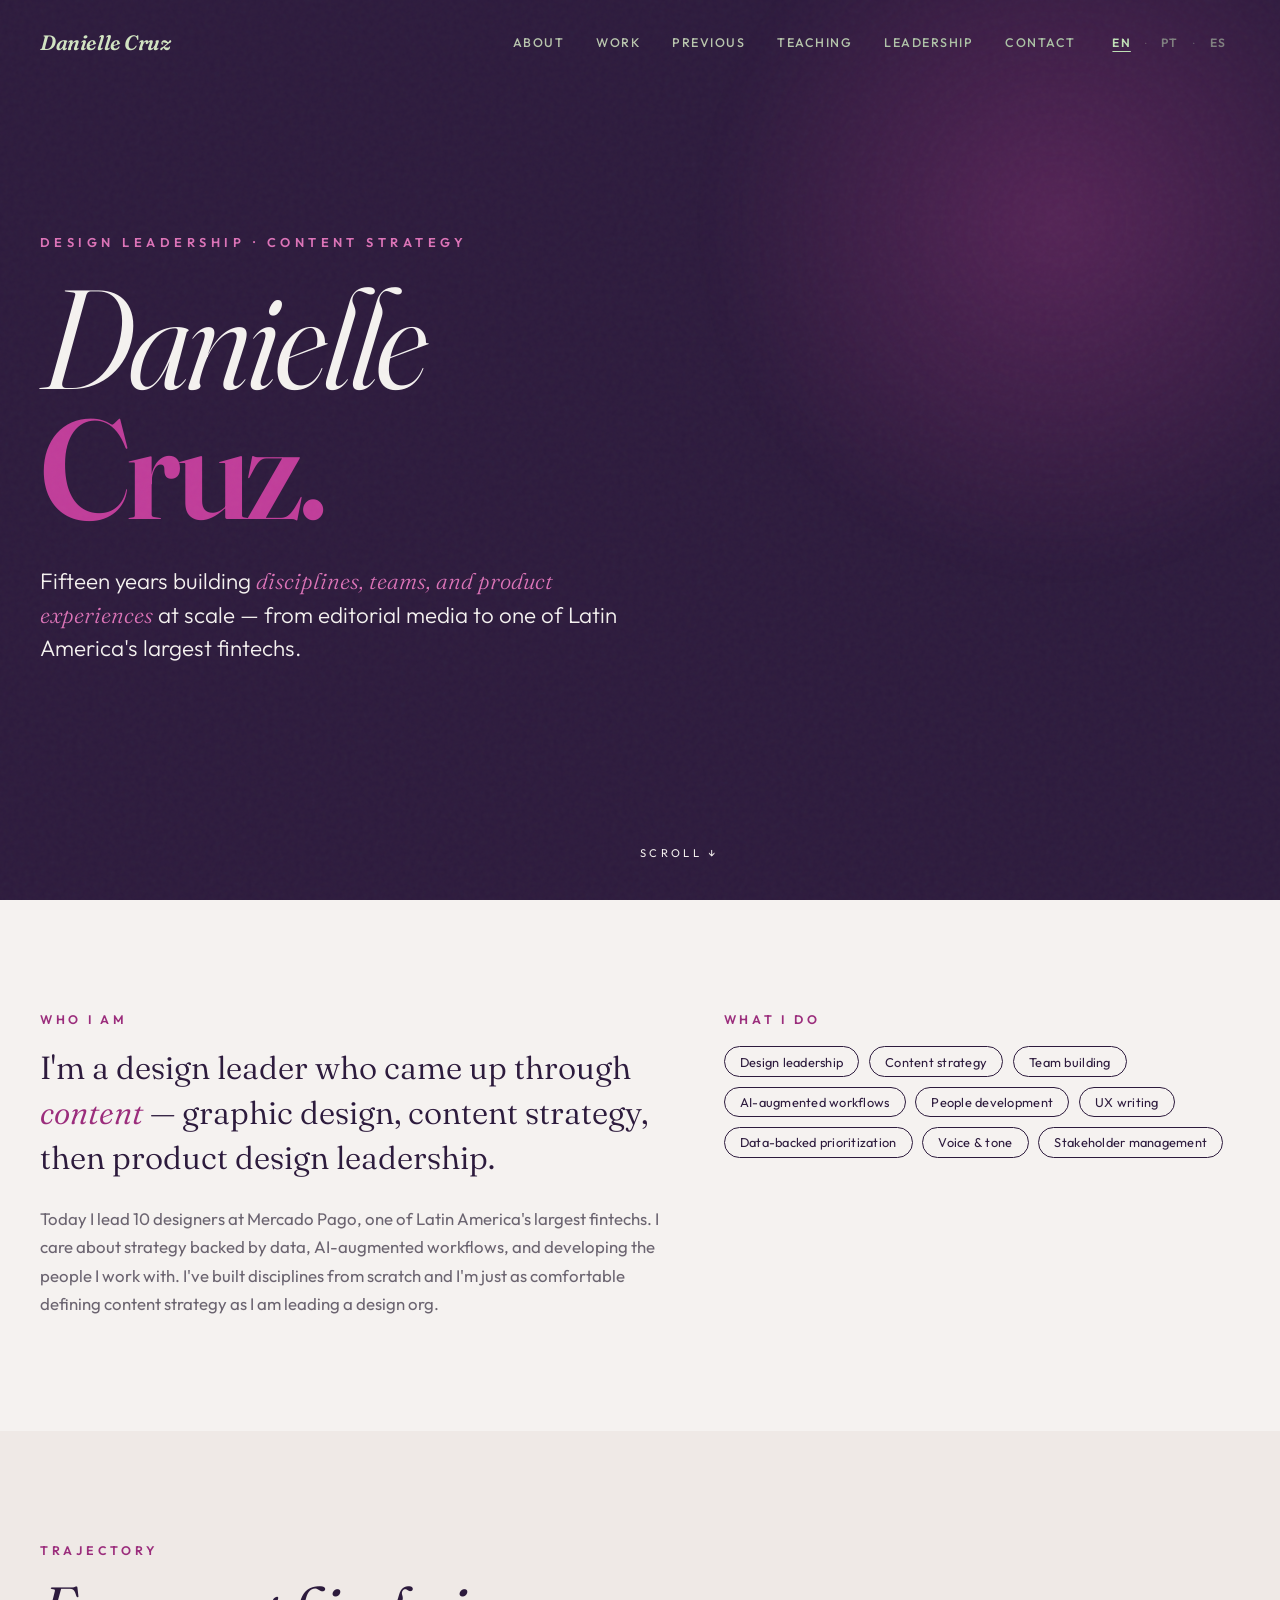
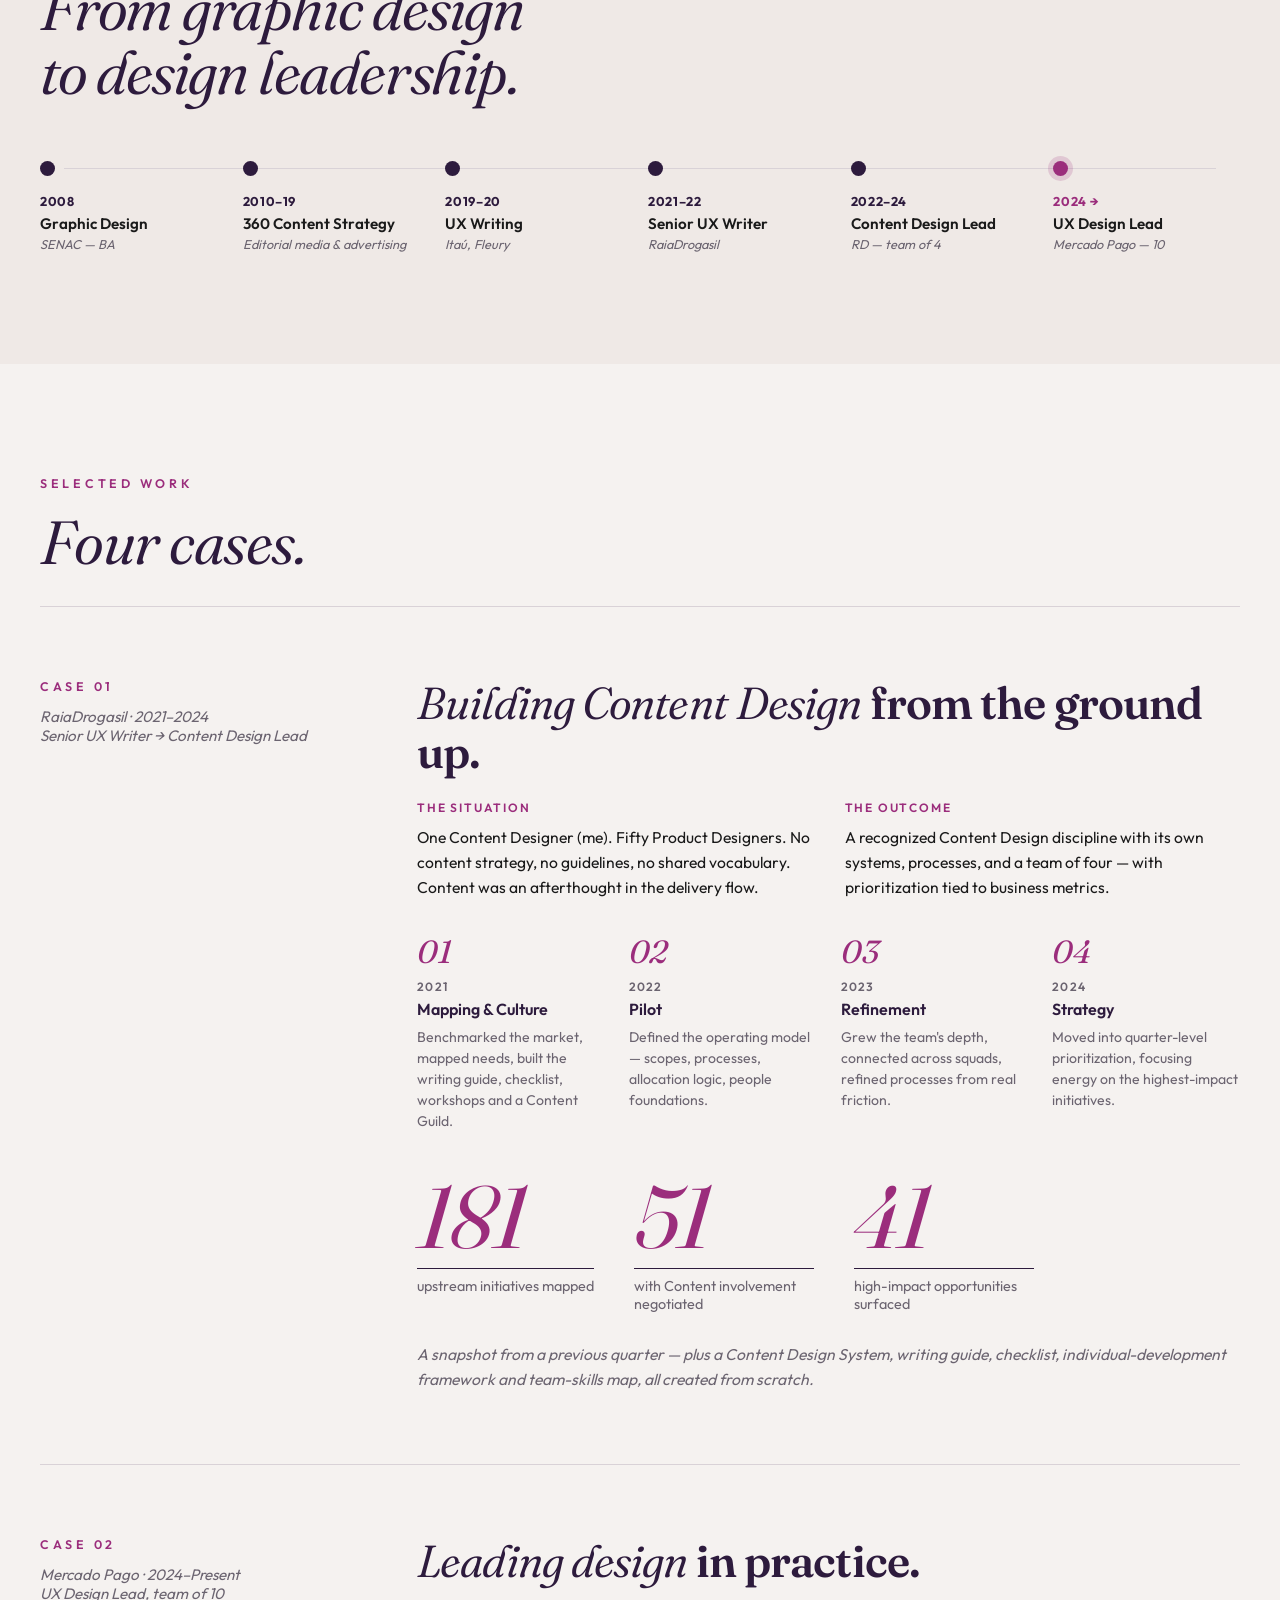
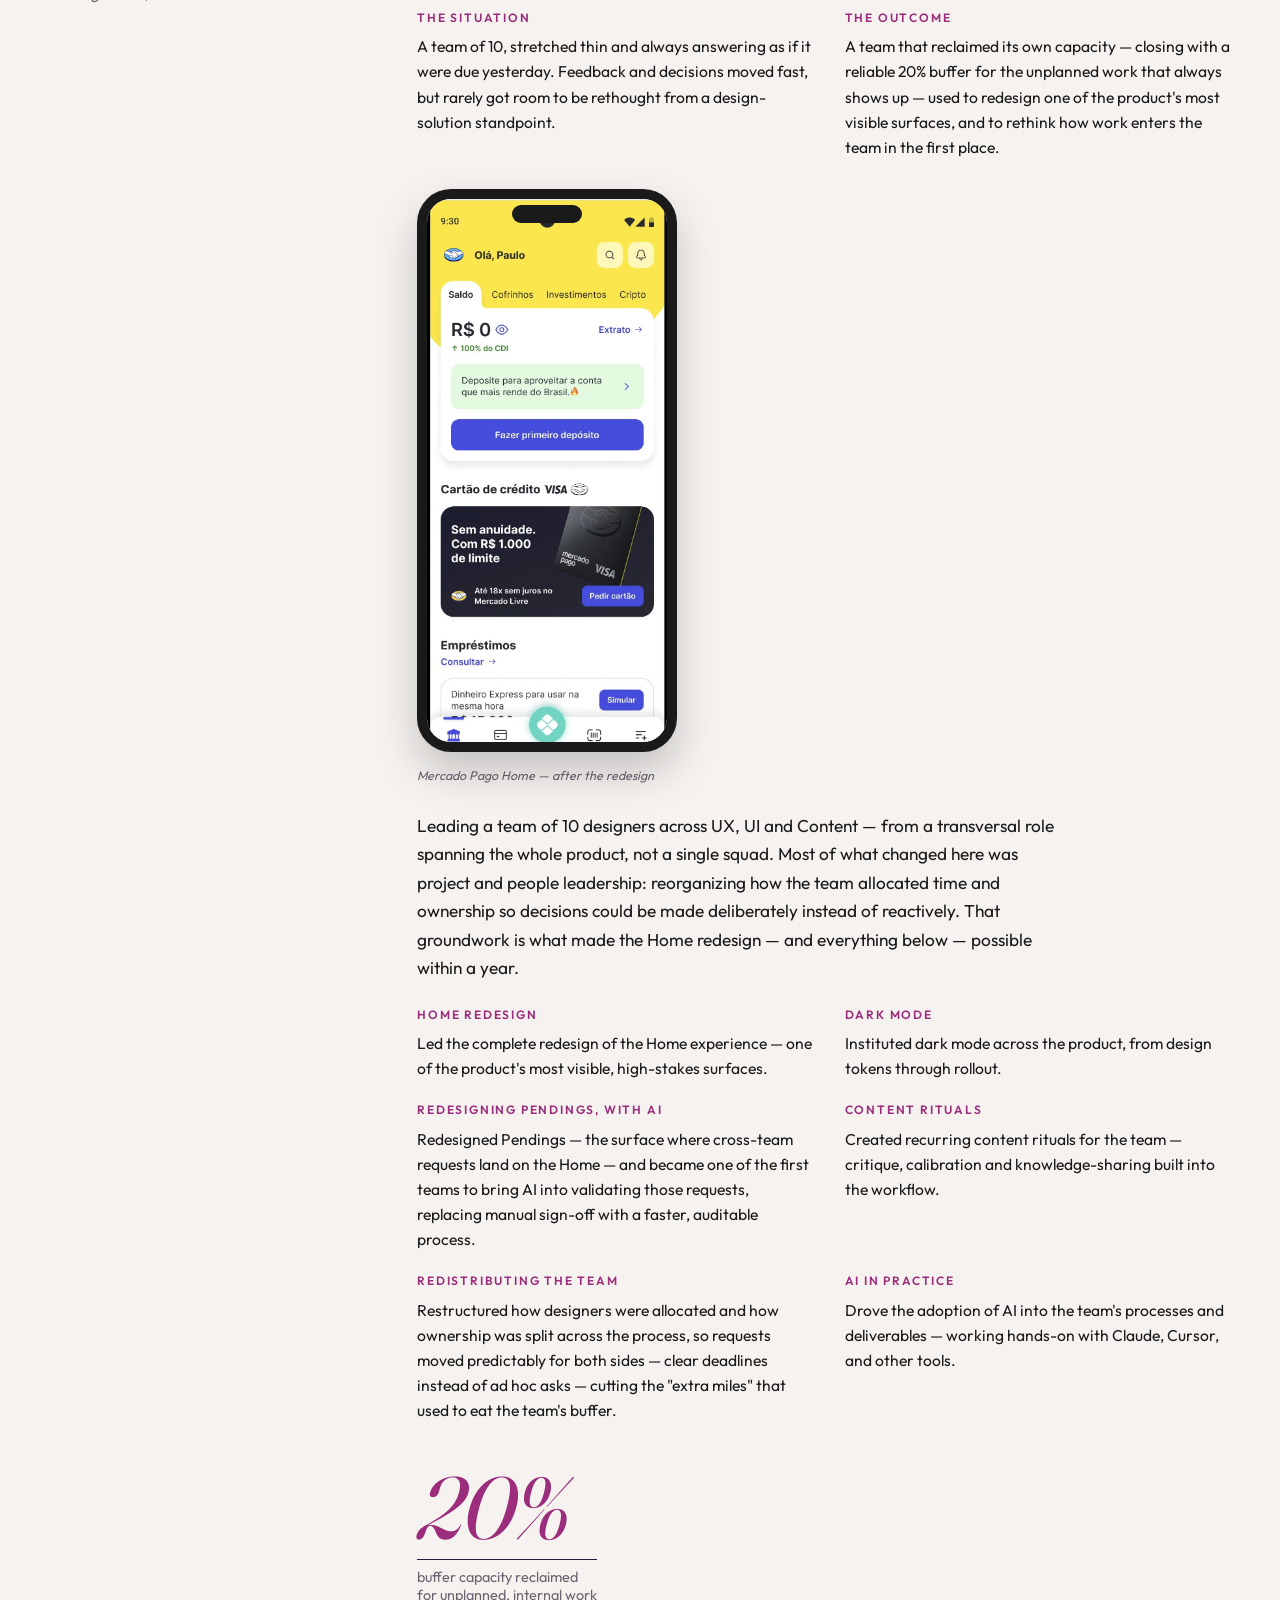
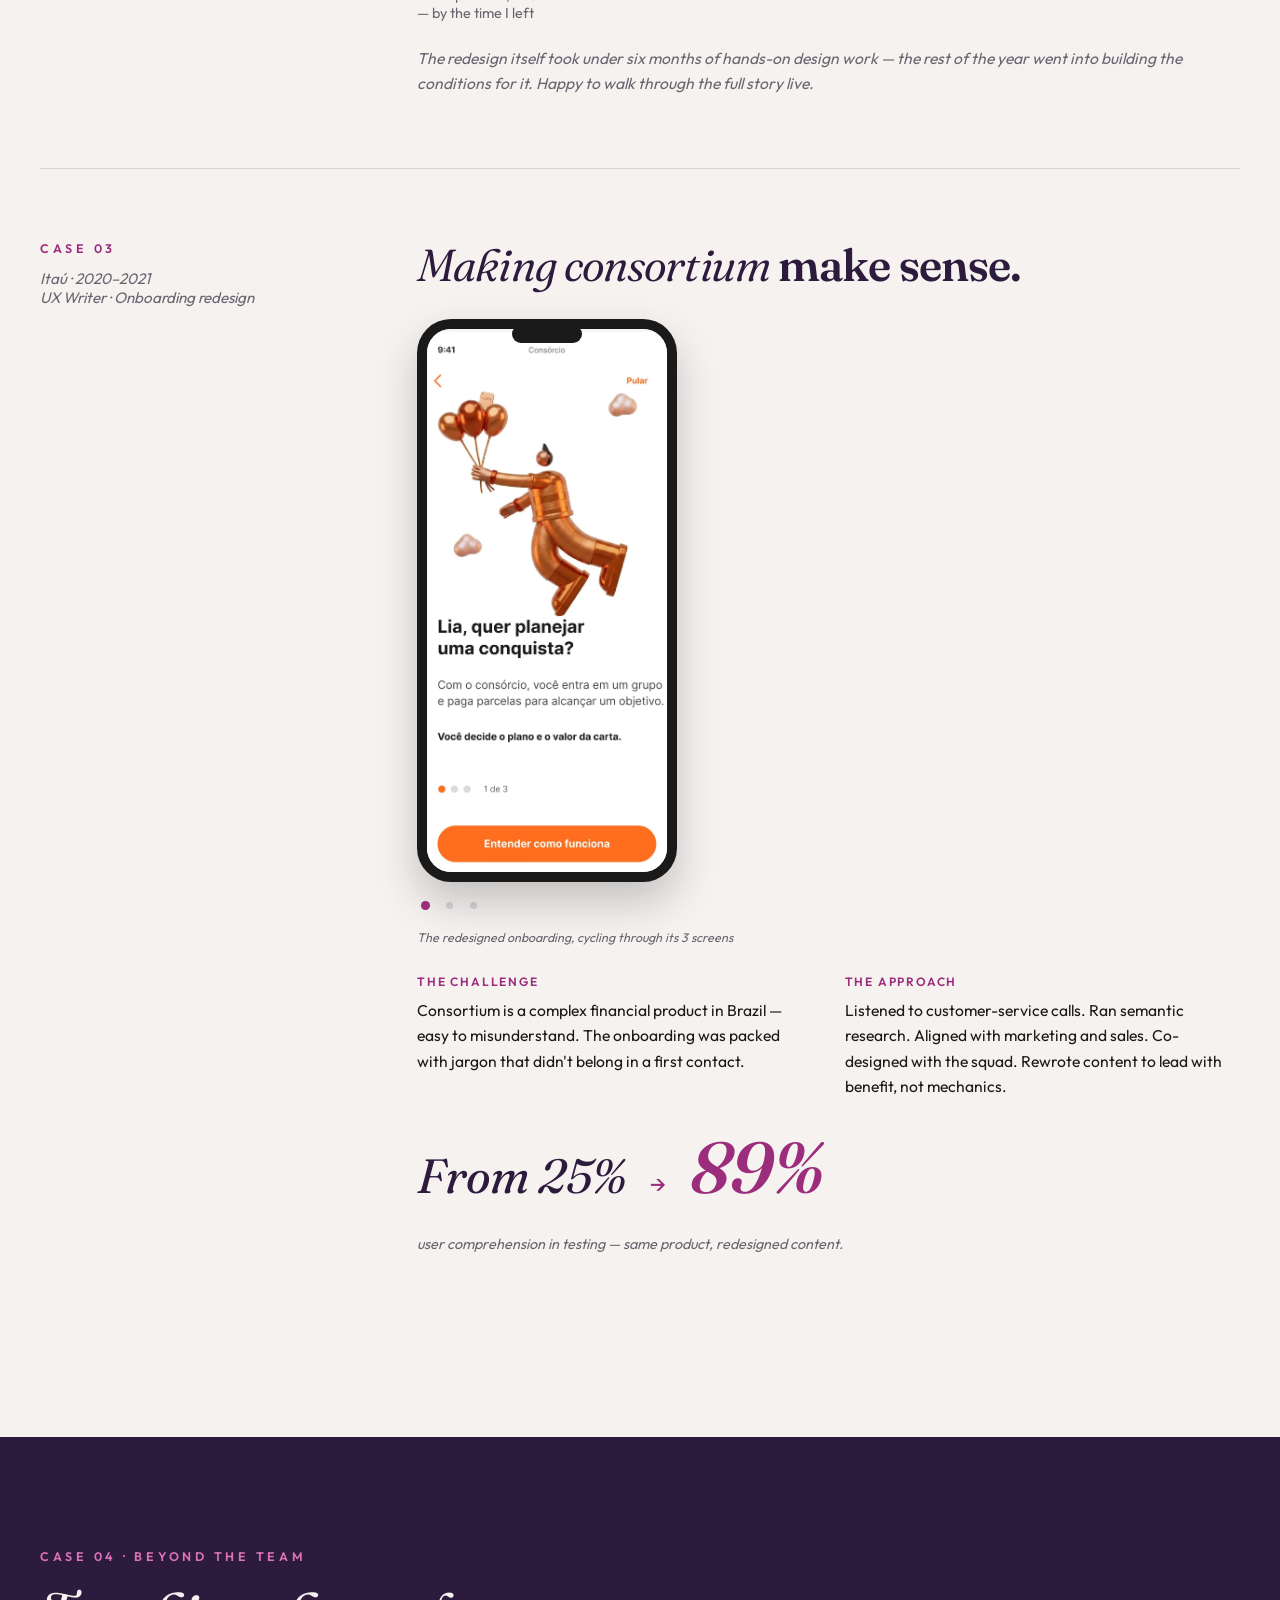
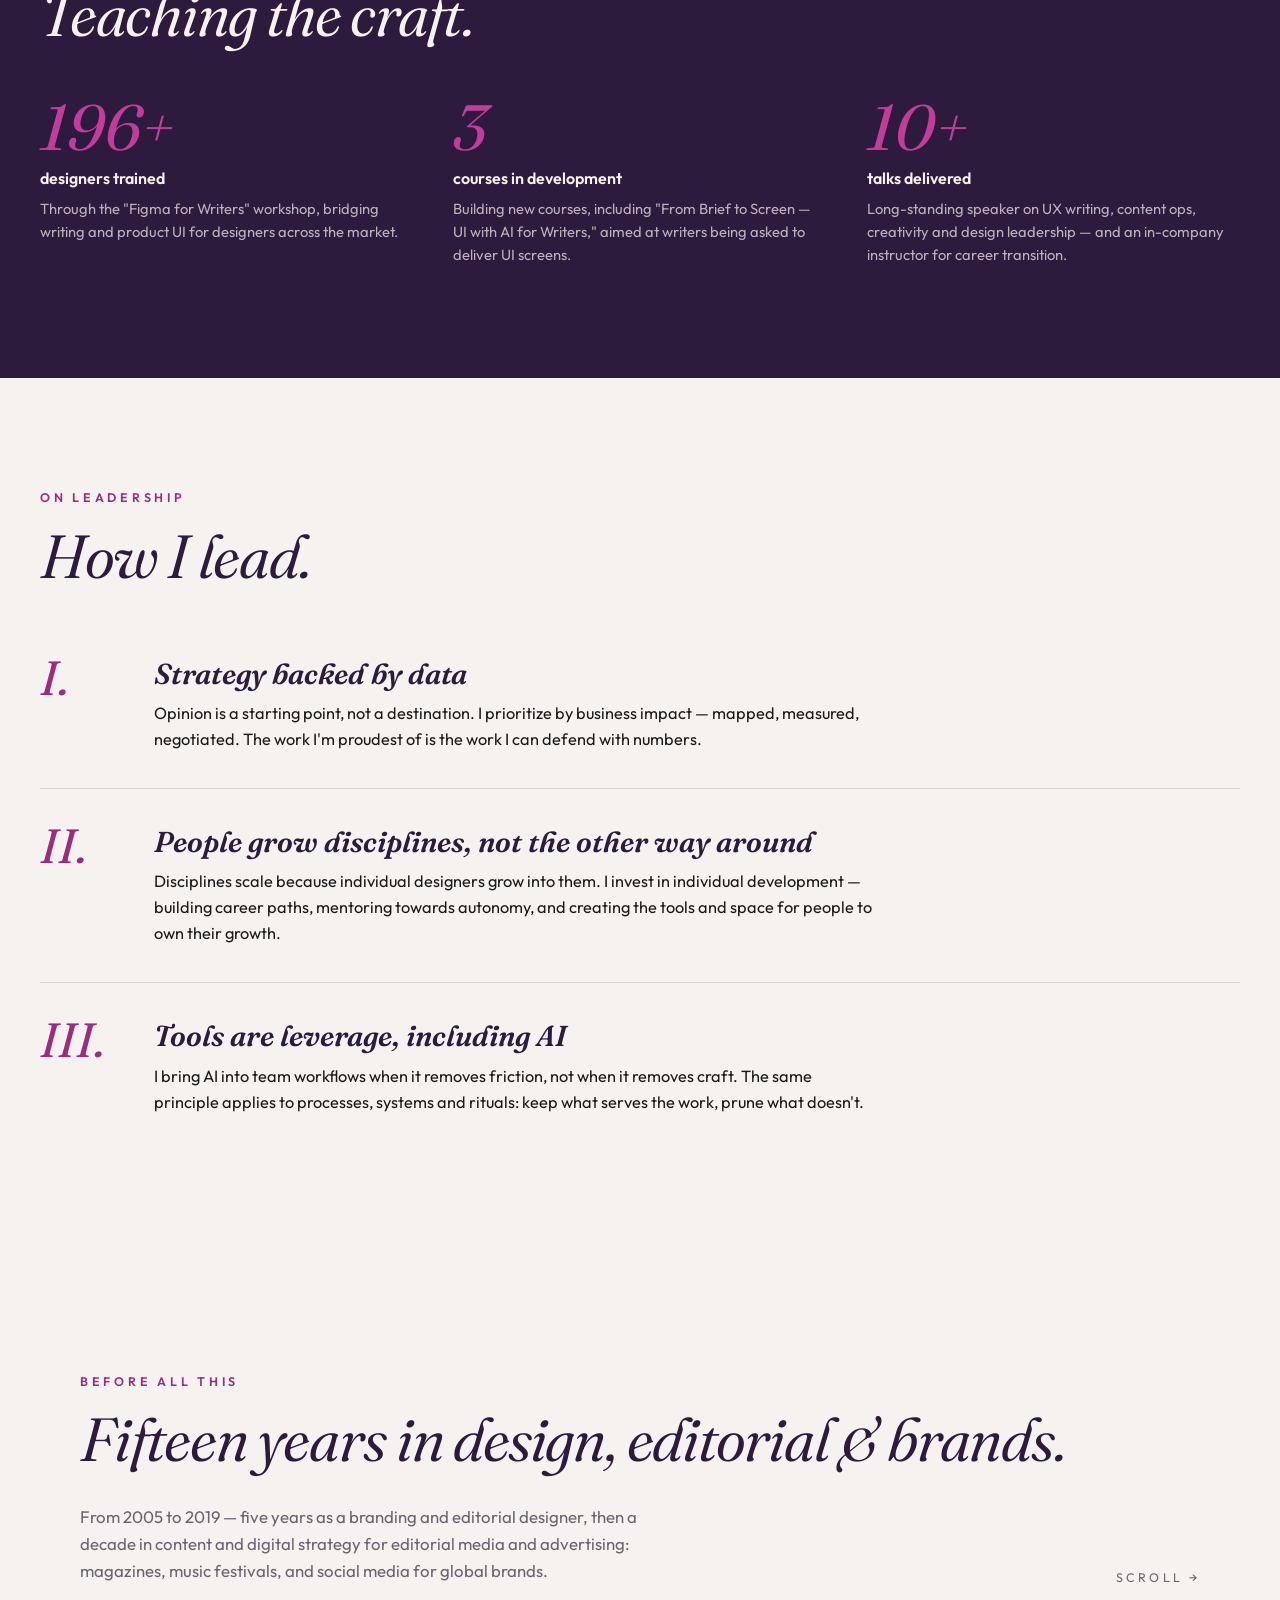
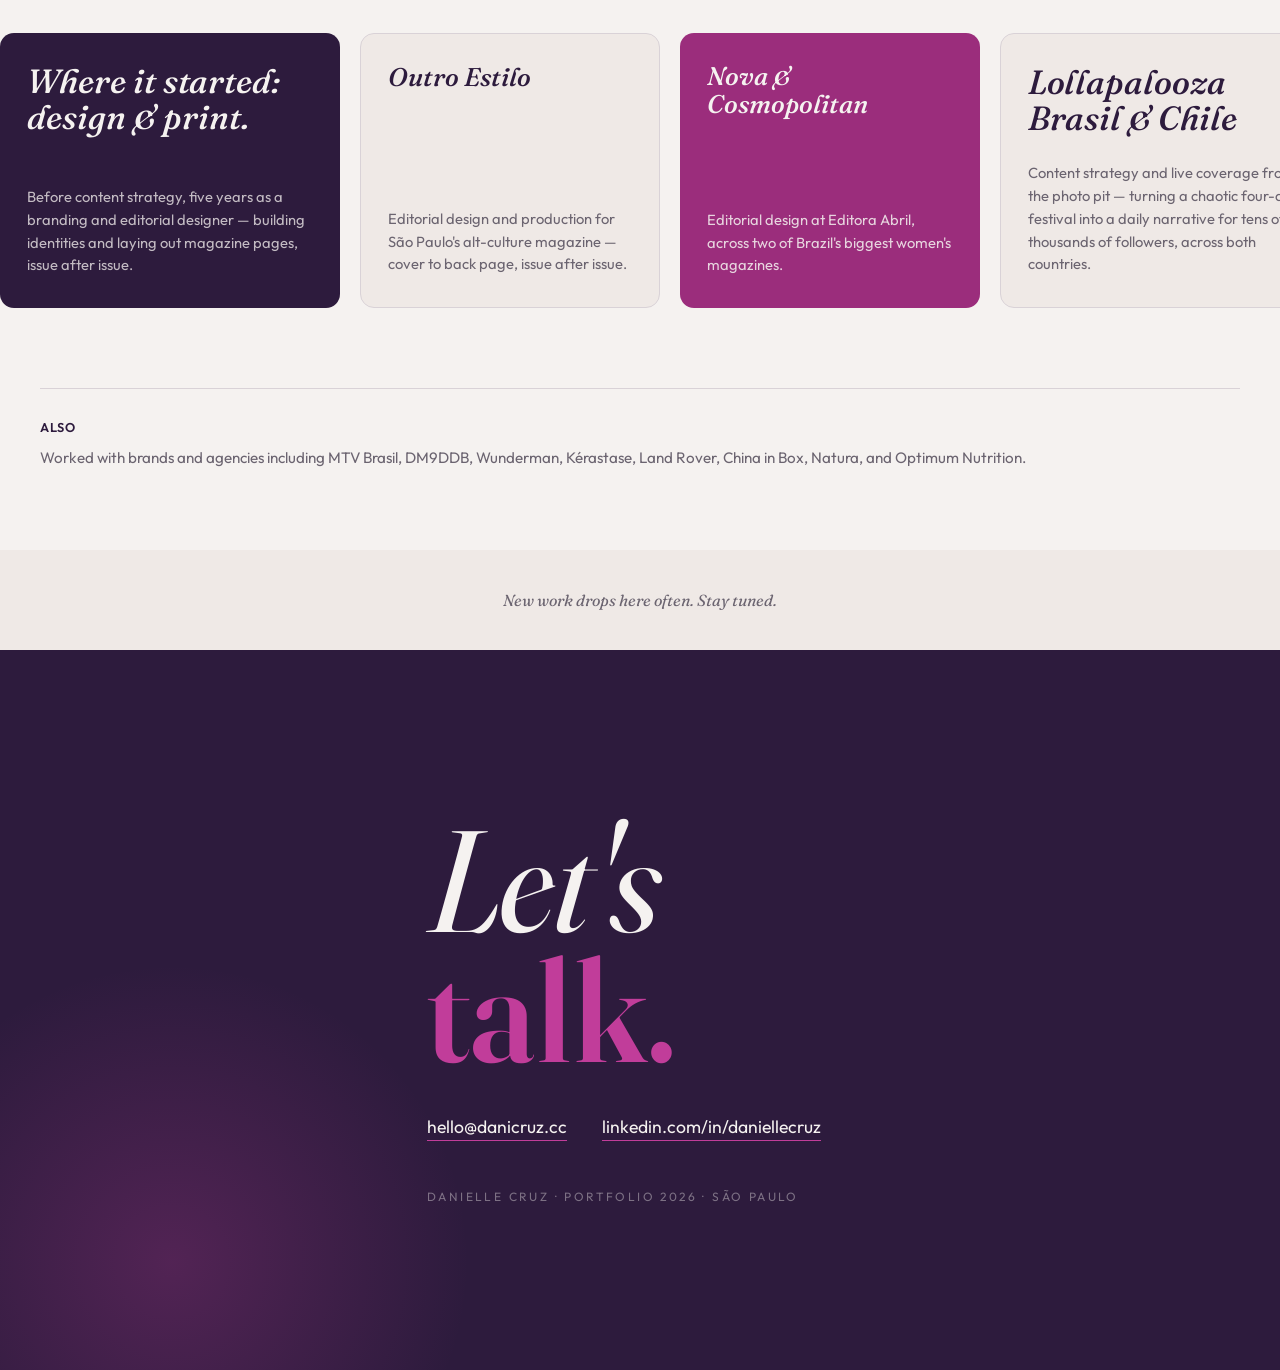
==== commit 36d39576: "Rewrite Case 02 to reflect the real project-leadership story The Mercado Pago case previously listed" ====
--- a/index.html
+++ b/index.html
@@ -757,6 +757,16 @@
       </div>
       <div>
         <h3 data-i18n="c2_title">Leading design <strong>in practice.</strong></h3>
+        <div class="two-col">
+          <div>
+            <div class="col-label" data-i18n="c2_sit_label">The situation</div>
+            <div class="col-body" data-i18n="c2_sit_body">A team of 10, stretched thin and always answering as if it were due yesterday. Feedback and decisions moved fast, but rarely got room to be rethought from a design-solution standpoint.</div>
+          </div>
+          <div>
+            <div class="col-label" data-i18n="c2_out_label">The outcome</div>
+            <div class="col-body" data-i18n="c2_out_body">A team that reclaimed its own capacity — closing with a reliable 20% buffer for the unplanned work that always shows up — used to redesign one of the product's most visible surfaces, and to rethink how work enters the team in the first place.</div>
+          </div>
+        </div>
         <div class="phone-showcase">
           <div class="phone-mock">
             <div class="phone-screen">
@@ -766,16 +776,19 @@
           </div>
           <span class="phone-caption" data-i18n="c2_img_caption">Mercado Pago Home — after the redesign</span>
         </div>
-        <p class="lead" data-i18n="c2_lead">Leading a team of 10 designers across UX, UI and Content at one of Latin America's largest fintechs — from a transversal role spanning the whole product, not a single squad — through big, visible projects and a shift in how the team works.</p>
+        <p class="lead" data-i18n="c2_lead">Leading a team of 10 designers across UX, UI and Content — from a transversal role spanning the whole product, not a single squad. Most of what changed here was project and people leadership: reorganizing how the team allocated time and ownership so decisions could be made deliberately instead of reactively. That groundwork is what made the Home redesign — and everything below — possible within a year.</p>
         <div class="two-col" style="gap:1.3rem 2rem">
           <div><div class="col-label" data-i18n="c2_b1_l">Home redesign</div><div class="col-body" data-i18n="c2_b1_d">Led the complete redesign of the Home experience — one of the product's most visible, high-stakes surfaces.</div></div>
           <div><div class="col-label" data-i18n="c2_b4_l">Dark mode</div><div class="col-body" data-i18n="c2_b4_d">Instituted dark mode across the product, from design tokens through rollout.</div></div>
-          <div><div class="col-label" data-i18n="c2_b5_l">Automated approvals</div><div class="col-body" data-i18n="c2_b5_d">Built automated approval flows for pending requests, replacing manual sign-off with a faster, auditable process.</div></div>
+          <div><div class="col-label" data-i18n="c2_b5_l">Redesigning Pendings, with AI</div><div class="col-body" data-i18n="c2_b5_d">Redesigned Pendings — the surface where cross-team requests land on the Home — and became one of the first teams to bring AI into validating those requests, replacing manual sign-off with a faster, auditable process.</div></div>
           <div><div class="col-label" data-i18n="c2_b6_l">Content rituals</div><div class="col-body" data-i18n="c2_b6_d">Created recurring content rituals for the team — critique, calibration and knowledge-sharing built into the workflow.</div></div>
-          <div><div class="col-label" data-i18n="c2_b7_l">Roadmap &amp; capacity</div><div class="col-body" data-i18n="c2_b7_d">Restructured roadmap planning and task assignment, cutting team overload intelligently and freeing up a meaningful buffer of designer capacity for the extra miles that always come up in this kind of product.</div></div>
+          <div><div class="col-label" data-i18n="c2_b7_l">Redistributing the team</div><div class="col-body" data-i18n="c2_b7_d">Restructured how designers were allocated and how ownership was split across the process, so requests moved predictably for both sides — clear deadlines instead of ad hoc asks — cutting the "extra miles" that used to eat the team's buffer.</div></div>
           <div><div class="col-label" data-i18n="c2_b3_l">AI in practice</div><div class="col-body" data-i18n="c2_b3_d">Drove the adoption of AI into the team's processes and deliverables — working hands-on with Claude, Cursor, and other tools.</div></div>
         </div>
-        <p class="col-body" style="margin-top:1.5rem;font-style:italic;color:var(--gray)" data-i18n="c2_note">Full case study in development — happy to walk you through it live.</p>
+        <div class="stats" data-stats>
+          <div class="stat"><div class="num" data-count="20" data-suffix="%">0</div><div class="sl" data-i18n="c2_stat_sl">buffer capacity reclaimed for unplanned, internal work — by the time I left</div></div>
+        </div>
+        <p class="col-body" style="margin-top:1.5rem;font-style:italic;color:var(--gray)" data-i18n="c2_note">The redesign itself took under six months of hands-on design work — the rest of the year went into building the conditions for it. Happy to walk through the full story live.</p>
       </div>
     </div>
     <!-- CASE 3 -->
@@ -964,15 +977,20 @@
       c1_note: "Um recorte de um trimestre anterior — além de um Content Design System, guia de escrita, checklist, ferramenta de desenvolvimento individual e mapa de habilidades, todos criados do zero.",
       c2_org: "Mercado Pago · 2024–Presente<br>UX Design Lead, time de 10",
       c2_title: "Liderando design <strong>na prática.</strong>",
-      c2_lead: "Liderando um time de 10 designers entre UX, UI e Conteúdo numa das maiores fintechs da América Latina — a partir de um papel transversal, que enxerga o produto como um todo e não uma única squad — por meio de projetos grandes e visíveis e de uma mudança na forma de trabalhar do time.",
+      c2_sit_label: "A situação",
+      c2_sit_body: "Um time de 10 pessoas, sobrecarregado e respondendo tudo como se fosse pra ontem. Decisões e feedbacks andavam rápido, mas raramente tinham espaço para serem repensados do ponto de vista da solução de design.",
+      c2_out_label: "O resultado",
+      c2_out_body: "Um time que retomou a própria capacidade — fechando com um buffer confiável de 20% para as demandas não planejadas que sempre aparecem — usado para redesenhar uma das superfícies mais visíveis do produto e repensar como o trabalho chega até o time.",
+      c2_lead: "Liderando um time de 10 designers entre UX, UI e Conteúdo — a partir de um papel transversal, que enxerga o produto como um todo, não uma única squad. A maior parte da mudança aqui foi gestão de projeto e de pessoas: reorganizar como o time distribuía tempo e responsabilidade para que as decisões pudessem ser tomadas de forma deliberada, não reativa. Foi essa base que tornou possível o redesign da Home — e tudo abaixo — dentro de um ano.",
       c2_img_caption: "Home do Mercado Pago — depois do redesign",
       c2_b1_l: "Redesign da Home", c2_b1_d: "Liderei o redesign completo da experiência da Home — uma das superfícies mais visíveis e estratégicas do produto.",
       c2_b4_l: "Dark mode", c2_b4_d: "Instituí o dark mode em todo o produto, dos tokens de design até o rollout.",
-      c2_b5_l: "Aprovações automatizadas", c2_b5_d: "Criei fluxos automatizados de aprovação de pendências, substituindo o sign-off manual por um processo mais rápido e auditável.",
+      c2_b5_l: "Redesenhando o Pendings, com IA", c2_b5_d: "Redesenhei o Pendings — a superfície onde as demandas cross-team chegam na Home — e nos tornamos um dos primeiros times a trazer IA para validar essas demandas, substituindo o sign-off manual por um processo mais rápido e auditável.",
       c2_b6_l: "Rituais de conteúdo", c2_b6_d: "Criei rituais recorrentes de conteúdo para o time — crítica, calibragem e troca de conhecimento incorporadas ao fluxo de trabalho.",
-      c2_b7_l: "Roadmap &amp; capacidade", c2_b7_d: "Reorganizei o planejamento de roadmap e a distribuição de tarefas do time, reduzindo a carga de forma inteligente e liberando um buffer relevante de capacidade dos designers para as extra miles que sempre aparecem nesse tipo de produto.",
+      c2_b7_l: "Redistribuindo o time", c2_b7_d: "Reestruturei a alocação dos designers e a divisão de responsabilidade ao longo do processo, para que as demandas andassem de forma mais previsível para os dois lados — prazos claros em vez de pedidos avulsos — reduzindo as \"extra miles\" que consumiam o buffer do time.",
       c2_b3_l: "IA na prática", c2_b3_d: "Conduzi a adoção de IA nos processos e entregas do time — atuando hands-on com Claude, Cursor e outras ferramentas.",
-      c2_note: "Case completo em desenvolvimento — terei prazer em apresentá-lo ao vivo.",
+      c2_stat_sl: "de buffer recuperado para demandas internas não planejadas — até minha saída",
+      c2_note: "O redesign em si levou menos de seis meses de trabalho hands-on de design — o resto do ano foi construir as condições para que ele acontecesse. Tenho prazer em contar a história completa ao vivo.",
       c3_org: "Itaú · 2020–2021<br>UX Writer · Redesign de onboarding",
       c3_title: "Tornando o consórcio <strong>compreensível.</strong>",
       c3_ch_l: "O desafio", c3_ch_d: "Consórcio é um produto financeiro complexo no Brasil — fácil de entender errado. O onboarding estava cheio de jargão que não cabia em um primeiro contato.",
@@ -1042,15 +1060,20 @@
       c1_note: "Una muestra de un trimestre anterior — además de un Content Design System, guía de escritura, checklist, herramienta de desarrollo individual y mapa de habilidades, todos creados desde cero.",
       c2_org: "Mercado Pago · 2024–Presente<br>UX Design Lead, equipo de 10",
       c2_title: "Liderando diseño <strong>en la práctica.</strong>",
-      c2_lead: "Liderando un equipo de 10 diseñadores entre UX, UI y Contenido en una de las fintechs más grandes de América Latina — desde un rol transversal, que abarca todo el producto y no una sola squad — a través de proyectos grandes y visibles y de un cambio en la forma de trabajar del equipo.",
+      c2_sit_label: "La situación",
+      c2_sit_body: "Un equipo de 10 personas, sobrecargado y respondiendo todo como si fuera para ayer. Las decisiones y los feedbacks avanzaban rápido, pero rara vez tenían espacio para repensarse desde el punto de vista de la solución de diseño.",
+      c2_out_label: "El resultado",
+      c2_out_body: "Un equipo que recuperó su propia capacidad — cerrando con un buffer confiable del 20% para las demandas no planificadas que siempre aparecen — usado para rediseñar una de las superficies más visibles del producto y repensar cómo llega el trabajo al equipo.",
+      c2_lead: "Liderando un equipo de 10 diseñadores entre UX, UI y Contenido — desde un rol transversal, que abarca todo el producto y no una sola squad. La mayor parte del cambio aquí fue liderazgo de proyecto y de personas: reorganizar cómo el equipo distribuía tiempo y responsabilidad para que las decisiones pudieran tomarse de forma deliberada, no reactiva. Esa base fue lo que hizo posible el rediseño de la Home — y todo lo demás — dentro de un año.",
       c2_img_caption: "Home de Mercado Pago — después del rediseño",
       c2_b1_l: "Rediseño de la Home", c2_b1_d: "Lideré el rediseño completo de la experiencia de la Home — una de las superficies más visibles y estratégicas del producto.",
       c2_b4_l: "Dark mode", c2_b4_d: "Instauré el dark mode en todo el producto, desde los tokens de diseño hasta el rollout.",
-      c2_b5_l: "Aprobaciones automatizadas", c2_b5_d: "Creé flujos automatizados de aprobación de pendientes, reemplazando el sign-off manual por un proceso más rápido y auditable.",
+      c2_b5_l: "Rediseñando Pendings, con IA", c2_b5_d: "Rediseñé Pendings — la superficie donde llegan las solicitudes cross-team en la Home — y nos convertimos en uno de los primeros equipos en llevar IA a la validación de esas solicitudes, reemplazando el sign-off manual por un proceso más rápido y auditable.",
       c2_b6_l: "Rituales de contenido", c2_b6_d: "Creé rituales recurrentes de contenido para el equipo — crítica, calibración e intercambio de conocimiento incorporados al flujo de trabajo.",
-      c2_b7_l: "Roadmap y capacidad", c2_b7_d: "Reorganicé la planificación del roadmap y la asignación de tareas del equipo, reduciendo la carga de forma inteligente y liberando un buffer relevante de capacidad de los diseñadores para las extra miles que siempre aparecen en este tipo de producto.",
+      c2_b7_l: "Redistribuyendo el equipo", c2_b7_d: "Reestructuré la asignación de los diseñadores y la división de responsabilidad a lo largo del proceso, para que las solicitudes avanzaran de forma más predecible para ambas partes — plazos claros en vez de pedidos sueltos — reduciendo las \"extra miles\" que consumían el buffer del equipo.",
       c2_b3_l: "IA en la práctica", c2_b3_d: "Impulsé la adopción de IA en los procesos y entregas del equipo — trabajando hands-on con Claude, Cursor y otras herramientas.",
-      c2_note: "Caso completo en desarrollo — con gusto te lo presento en vivo.",
+      c2_stat_sl: "de buffer recuperado para demandas internas no planificadas — hasta mi salida",
+      c2_note: "El rediseño en sí tomó menos de seis meses de trabajo hands-on de diseño — el resto del año se fue en construir las condiciones para que sucediera. Con gusto cuento la historia completa en vivo.",
       c3_org: "Itaú · 2020–2021<br>UX Writer · Rediseño de onboarding",
       c3_title: "Haciendo que el consorcio <strong>se entienda.</strong>",
       c3_ch_l: "El desafío", c3_ch_d: "El consorcio es un producto financiero complejo en Brasil — fácil de malinterpretar. El onboarding estaba lleno de jerga que no correspondía a un primer contacto.",
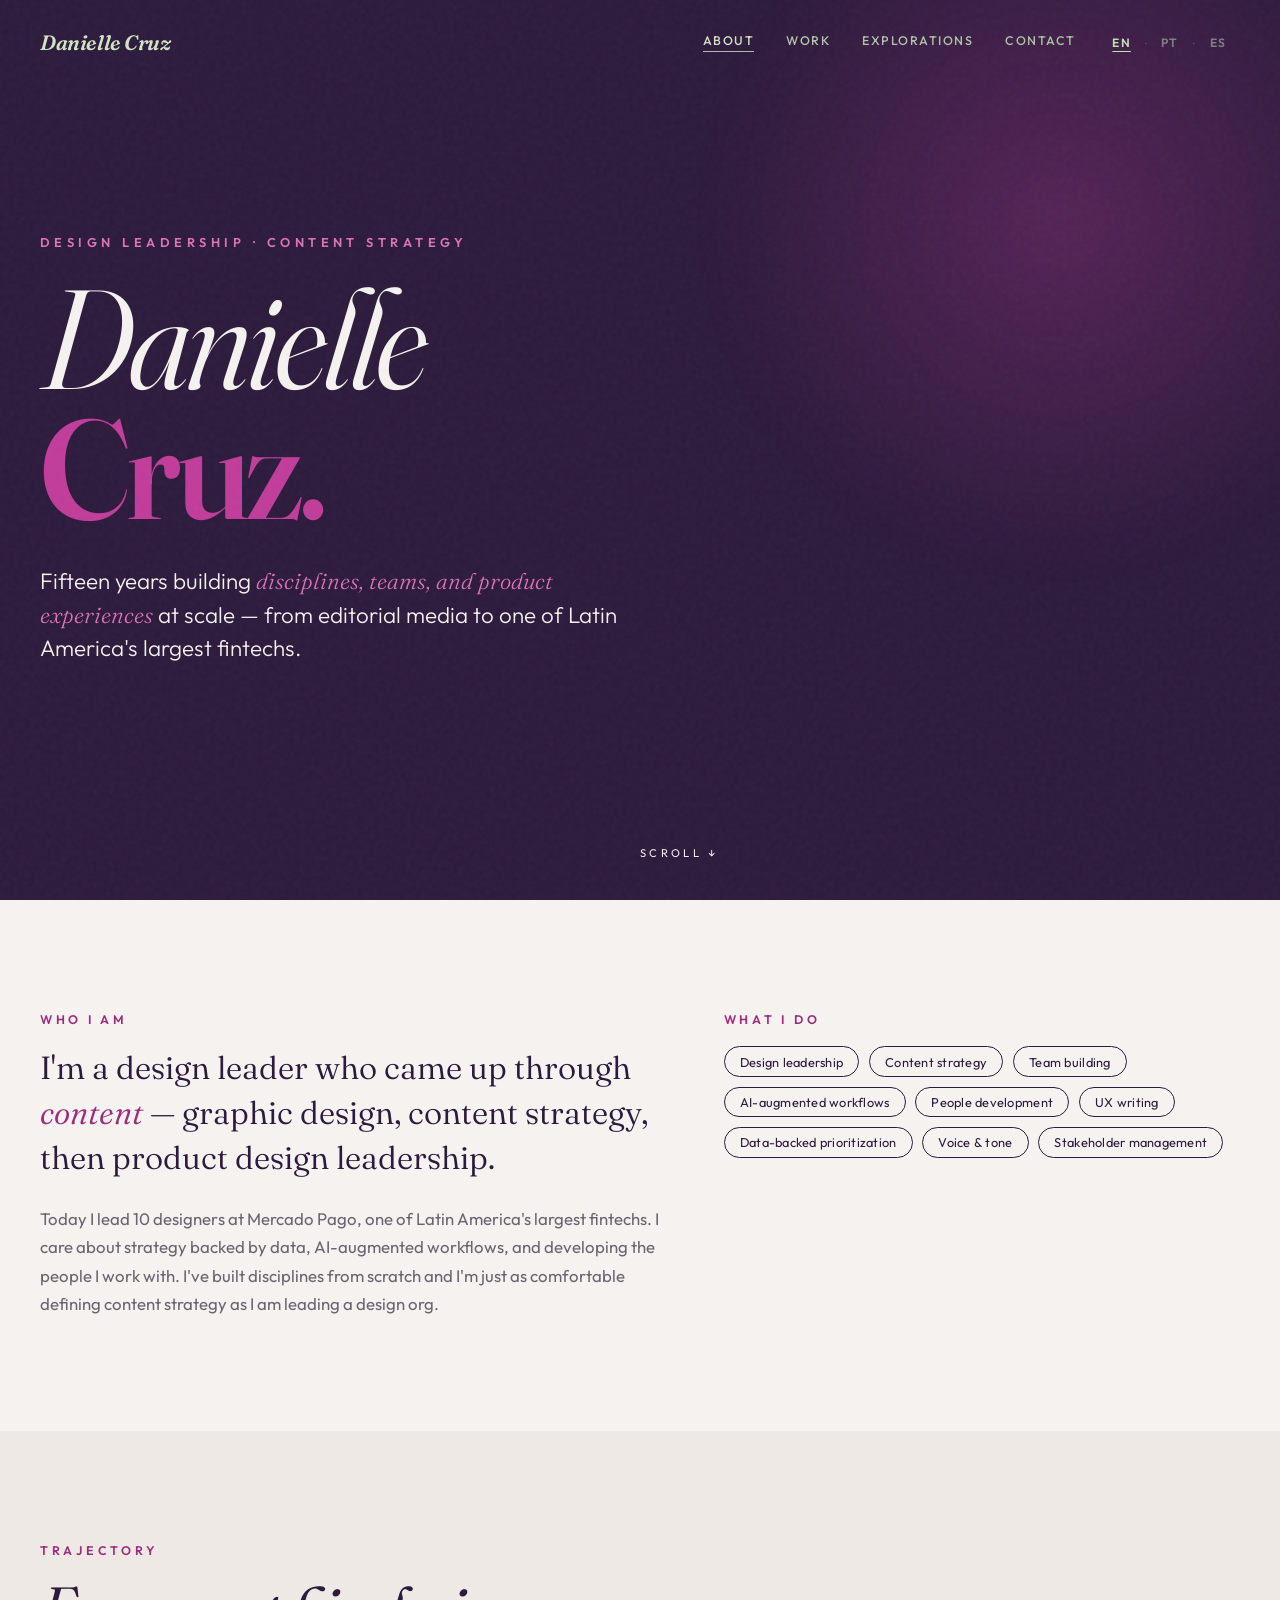
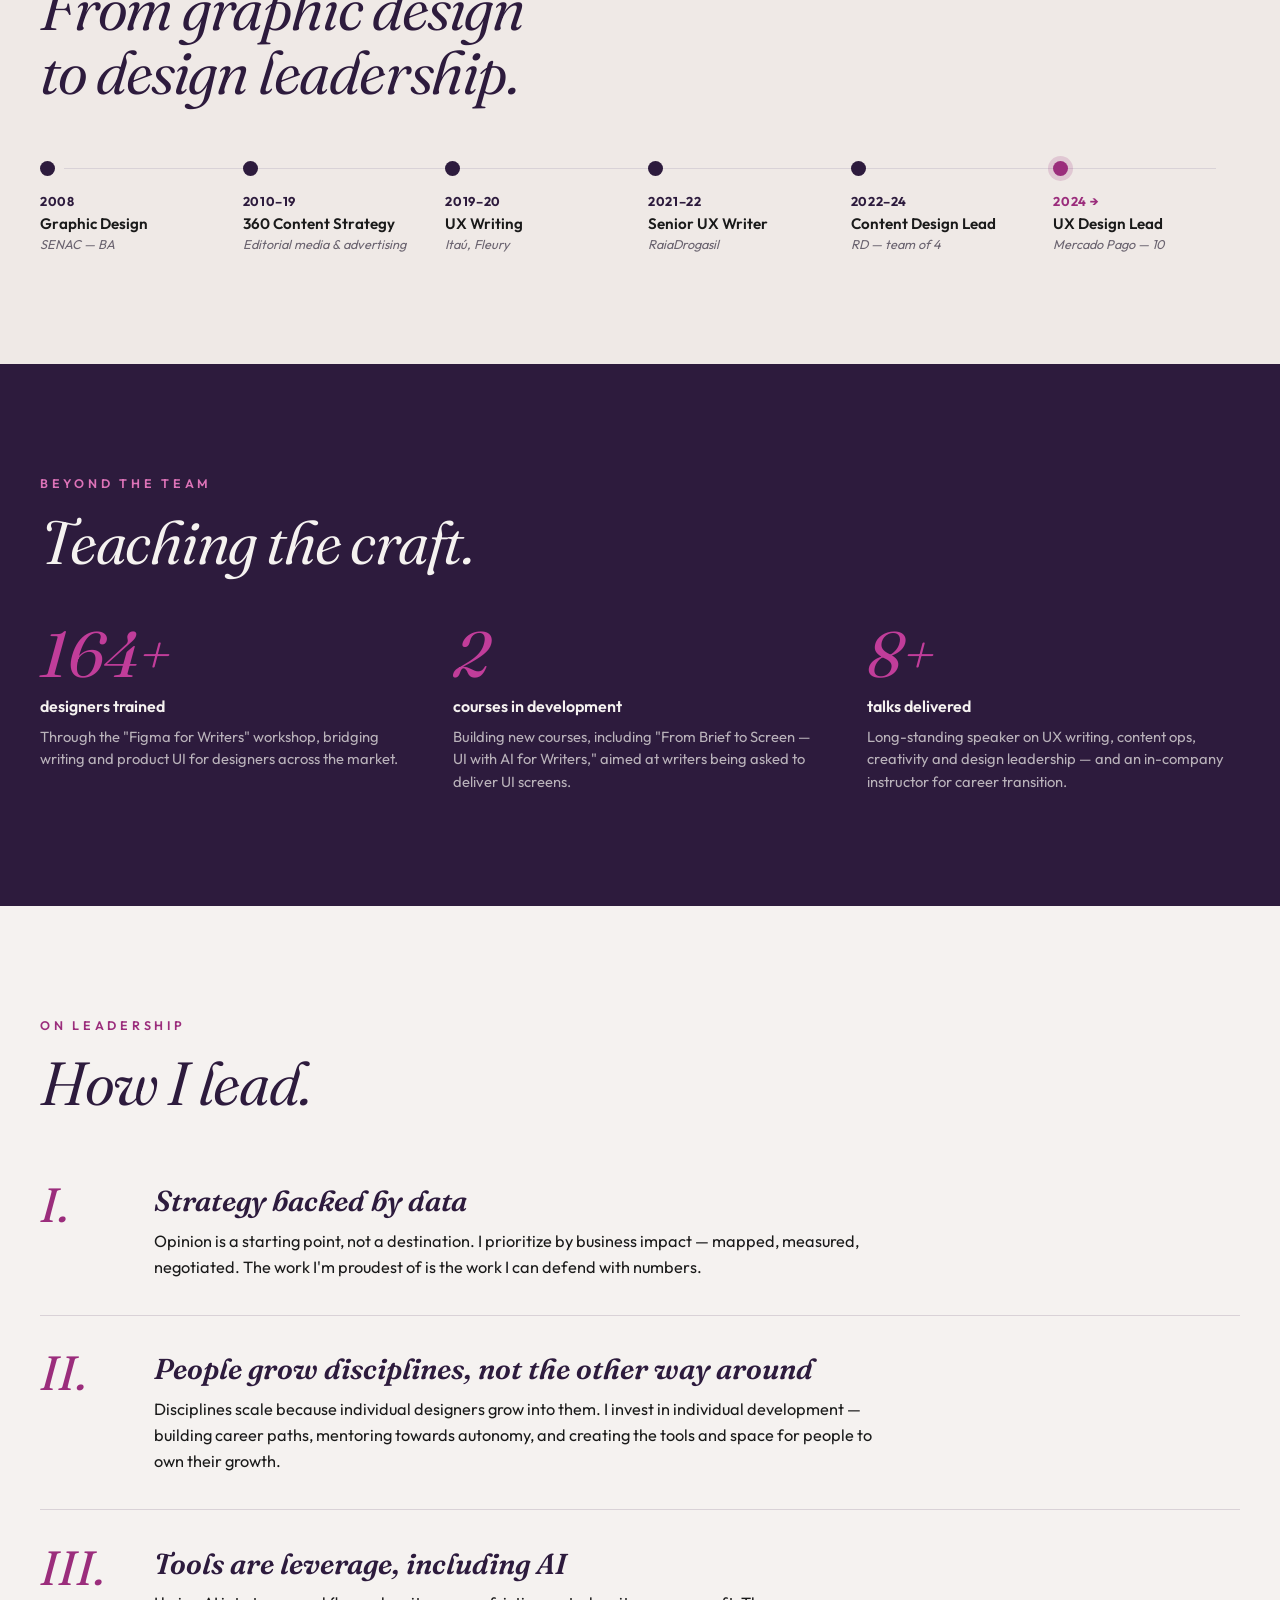
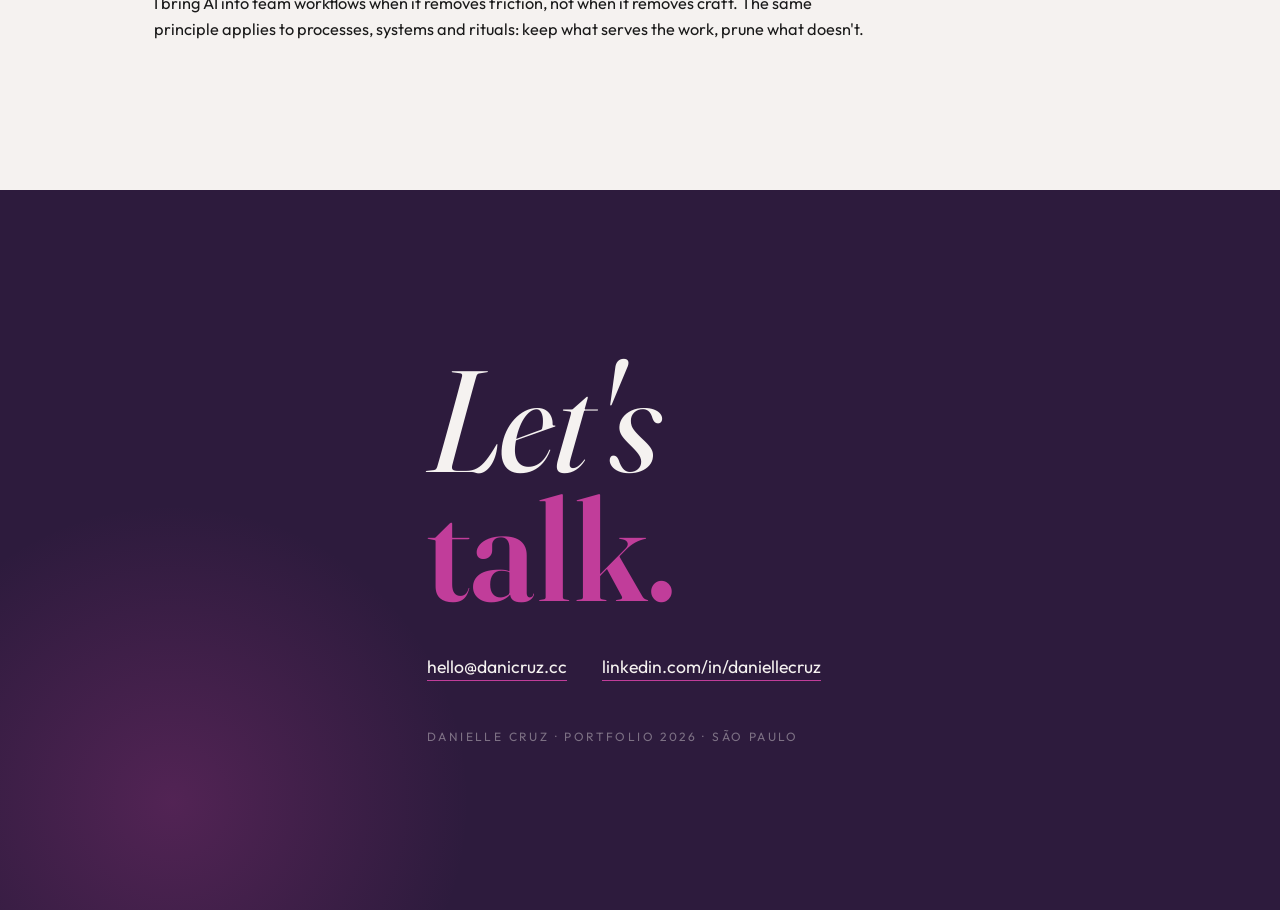
==== commit b67da1e8: "Split single-page site into About / Work / Explorations Replaces the long one-page scroll with three" ====
--- a/index.html
+++ b/index.html
@@ -24,625 +24,16 @@
 <link rel="preconnect" href="https://fonts.googleapis.com">
 <link rel="preconnect" href="https://fonts.gstatic.com" crossorigin>
 <link href="https://fonts.googleapis.com/css2?family=Fraunces:ital,opsz,wght@0,9..144,300..900;1,9..144,300..900&family=Outfit:wght@300;400;500;600;700&display=swap" rel="stylesheet">
-<style>
-  :root {
-    --deep: #2D1B3D;
-    --deep-2: #241430;
-    --berry: #9B2D7C;
-    --berry-bright: #C13D9A;
-    --berry-bright-a11y: #DD73B8; /* AA-compliant (5.4:1) for body-size text on --deep */
-    --off: #F5F2F0;
-    --off-warm: #EFE9E6;
-    --ink: #1A1A1A;
-    --gray: #6B6470;
-    --line: #D9D2D7;
-    --serif: 'Fraunces', Georgia, serif;
-    --sans: 'Outfit', sans-serif;
-  }
-  * { margin: 0; padding: 0; box-sizing: border-box; }
-  html { scroll-behavior: smooth; }
-  body {
-    font-family: var(--sans);
-    background: var(--off);
-    color: var(--ink);
-    overflow-x: hidden;
-    -webkit-font-smoothing: antialiased;
-  }
-  ::selection { background: var(--berry); color: var(--off); }
-  /* grain overlay */
-  body::before {
-    content: "";
-    position: fixed;
-    inset: 0;
-    pointer-events: none;
-    z-index: 9999;
-    opacity: 0.035;
-    background-image: url("data:image/svg+xml,%3Csvg viewBox='0 0 200 200' xmlns='http://www.w3.org/2000/svg'%3E%3Cfilter id='n'%3E%3CfeTurbulence type='fractalNoise' baseFrequency='0.85' numOctaves='3' /%3E%3C/filter%3E%3Crect width='100%25' height='100%25' filter='url(%23n)'/%3E%3C/svg%3E");
-  }
-  /* ===== NAV ===== */
-  nav {
-    position: fixed;
-    top: 0; left: 0; right: 0;
-    z-index: 1000;
-    display: flex;
-    justify-content: space-between;
-    align-items: center;
-    padding: 1.3rem 2.5rem;
-    mix-blend-mode: difference;
-    transition: padding 0.4s ease;
-  }
-  nav .logo {
-    font-family: var(--serif);
-    font-style: italic;
-    font-weight: 600;
-    font-size: 1.3rem;
-    color: #fff;
-    letter-spacing: -0.02em;
-  }
-  nav .links { display: flex; gap: 2rem; }
-  nav .links a {
-    color: #fff;
-    text-decoration: none;
-    font-size: 0.78rem;
-    letter-spacing: 0.12em;
-    text-transform: uppercase;
-    font-weight: 500;
-    opacity: 0.85;
-    transition: opacity 0.3s;
-  }
-  nav .links a:hover { opacity: 1; }
-  .lang-switch { display: flex; gap: 0.1rem; align-items: center; margin-left: 1.5rem; }
-  .lang-switch button {
-    background: none; border: none; cursor: pointer;
-    color: #fff; font-family: var(--sans); font-size: 0.75rem;
-    letter-spacing: 0.1em; font-weight: 600;
-    width: 44px; height: 44px; display: flex; align-items: center; justify-content: center;
-    opacity: 0.5; transition: opacity 0.25s; text-transform: uppercase;
-  }
-  .lang-switch button:hover { opacity: 0.85; }
-  .lang-switch button.active { opacity: 1; text-decoration: underline; text-underline-offset: 4px; }
-  .lang-switch .sep { color: #fff; opacity: 0.3; font-size: 0.7rem; }
-  .nav-toggle {
-    display: none;
-    width: 44px; height: 44px;
-    align-items: center; justify-content: center;
-    background: transparent; border: none; cursor: pointer;
-    padding: 0; margin-left: 0.5rem;
-  }
-  .nav-toggle span, .nav-toggle span::before, .nav-toggle span::after {
-    content: ""; display: block;
-    width: 20px; height: 2px; background: #fff;
-    transition: transform 0.25s ease, opacity 0.25s ease;
-  }
-  .nav-toggle span { position: relative; }
-  .nav-toggle span::before { position: absolute; top: -6px; left: 0; }
-  .nav-toggle span::after { position: absolute; top: 6px; left: 0; }
-  .nav-toggle[aria-expanded="true"] span { background: transparent; }
-  .nav-toggle[aria-expanded="true"] span::before { transform: translateY(6px) rotate(45deg); }
-  .nav-toggle[aria-expanded="true"] span::after { transform: translateY(-6px) rotate(-45deg); }
-  @media (max-width: 720px) {
-    nav { padding: 1rem 1.3rem; mix-blend-mode: normal; background: rgba(45,27,61,0.0); }
-    nav.scrolled { background: rgba(45,27,61,0.92); backdrop-filter: blur(8px); }
-    nav.menu-open { background: rgba(45,27,61,0.98); }
-    nav .logo { color: #fff; }
-    .nav-toggle { display: flex; }
-    nav .links {
-      position: fixed;
-      top: 0; right: 0;
-      width: min(78vw, 320px);
-      height: 100vh;
-      flex-direction: column;
-      justify-content: center;
-      align-items: flex-start;
-      gap: 1.6rem;
-      padding: 6rem 2.2rem 2.2rem;
-      background: var(--deep);
-      transform: translateX(100%);
-      transition: transform 0.35s ease;
-    }
-    nav .links.open { transform: translateX(0); }
-    nav .links a { font-size: 1.3rem; opacity: 1; }
-    .lang-switch { margin-left: 0; }
-  }
-  /* ===== HERO ===== */
-  .hero {
-    min-height: 100vh;
-    background: var(--deep);
-    color: var(--off);
-    display: flex;
-    flex-direction: column;
-    justify-content: center;
-    padding: 2.5rem;
-    position: relative;
-    overflow: hidden;
-  }
-  .hero::after {
-    content: "";
-    position: absolute;
-    width: 60vw; height: 60vw;
-    max-width: 700px; max-height: 700px;
-    right: -10vw; top: -10vw;
-    background: radial-gradient(circle, rgba(193,61,154,0.28) 0%, rgba(193,61,154,0) 70%);
-    border-radius: 50%;
-    filter: blur(20px);
-  }
-  .hero-inner { position: relative; z-index: 2; max-width: 1200px; margin: 0 auto; width: 100%; }
-  .hero .eyebrow {
-    font-size: 0.8rem;
-    letter-spacing: 0.35em;
-    text-transform: uppercase;
-    color: var(--berry-bright-a11y);
-    font-weight: 600;
-    margin-bottom: 1.5rem;
-    opacity: 0;
-    animation: fadeUp 0.9s ease 0.2s forwards;
-  }
-  .hero h1 {
-    font-family: var(--serif);
-    font-weight: 340;
-    font-style: italic;
-    font-size: clamp(3.5rem, 11vw, 9rem);
-    line-height: 0.92;
-    letter-spacing: -0.03em;
-    margin-bottom: 0.3rem;
-  }
-  .hero h1 .l1 { display: block; opacity: 0; animation: fadeUp 1s ease 0.35s forwards; }
-  .hero h1 .l2 {
-    display: block;
-    font-weight: 600;
-    font-style: normal;
-    color: var(--berry-bright);
-    opacity: 0;
-    animation: fadeUp 1s ease 0.5s forwards;
-  }
-  .hero .tagline {
-    font-size: clamp(1.05rem, 2.2vw, 1.4rem);
-    color: var(--off);
-    opacity: 0;
-    max-width: 600px;
-    margin-top: 2rem;
-    font-weight: 300;
-    line-height: 1.5;
-    animation: fadeUp 1s ease 0.7s forwards;
-  }
-  .hero .tagline em { font-family: var(--serif); font-style: italic; color: var(--berry-bright-a11y); }
-  .hero .scroll-hint {
-    position: absolute;
-    bottom: 2.5rem; left: 50%;
-    transform: translateX(-50%);
-    font-size: 0.7rem;
-    letter-spacing: 0.3em;
-    text-transform: uppercase;
-    color: var(--off);
-    opacity: 0;
-    animation: fadeUp 1s ease 1.2s forwards, bob 2s ease-in-out 2s infinite;
-    z-index: 2;
-  }
-  @keyframes fadeUp {
-    from { opacity: 0; transform: translateY(30px); }
-    to { opacity: 1; transform: translateY(0); }
-  }
-  @keyframes bob {
-    0%,100% { transform: translateX(-50%) translateY(0); }
-    50% { transform: translateX(-50%) translateY(8px); }
-  }
-  /* ===== SECTION SHELL ===== */
-  section { padding: 7rem 2.5rem; position: relative; }
-  .wrap { max-width: 1200px; margin: 0 auto; }
-  .sec-label {
-    font-size: 0.78rem;
-    letter-spacing: 0.3em;
-    text-transform: uppercase;
-    color: var(--berry);
-    font-weight: 600;
-    margin-bottom: 1.2rem;
-  }
-  .sec-title {
-    font-family: var(--serif);
-    font-style: italic;
-    font-weight: 360;
-    font-size: clamp(2.2rem, 5vw, 3.8rem);
-    line-height: 1.05;
-    letter-spacing: -0.02em;
-    color: var(--deep);
-    margin-bottom: 2rem;
-  }
-  /* reveal on scroll */
-  .reveal { opacity: 0; transform: translateY(40px); transition: opacity 0.8s ease, transform 0.8s ease; }
-  .reveal.in { opacity: 1; transform: translateY(0); }
-  /* ===== INTRO ===== */
-  .intro-grid {
-    display: grid;
-    grid-template-columns: 1.2fr 1fr;
-    gap: 4rem;
-    align-items: start;
-  }
-  .intro-lead {
-    font-family: var(--serif);
-    font-size: clamp(1.4rem, 2.6vw, 2rem);
-    line-height: 1.4;
-    font-weight: 340;
-    color: var(--deep);
-  }
-  .intro-lead em { font-style: italic; color: var(--berry); }
-  .intro-body { font-size: 1.05rem; line-height: 1.7; color: var(--gray); margin-top: 1.5rem; }
-  .tags { display: flex; flex-wrap: wrap; gap: 0.6rem; }
-  .tag {
-    border: 1px solid var(--deep);
-    border-radius: 100px;
-    padding: 0.4rem 0.95rem;
-    font-size: 0.8rem;
-    color: var(--deep);
-    letter-spacing: 0.02em;
-    transition: background 0.3s, color 0.3s;
-  }
-  .tag:hover { background: var(--deep); color: var(--off); }
-  @media (max-width: 820px) {
-    .intro-grid { grid-template-columns: 1fr; gap: 2.5rem; }
-  }
-  /* ===== TIMELINE ===== */
-  .timeline-sec { background: var(--off-warm); }
-  .tl {
-    display: grid;
-    grid-template-columns: repeat(6, 1fr);
-    gap: 1rem;
-    margin-top: 3.5rem;
-    position: relative;
-  }
-  .tl::before {
-    content: "";
-    position: absolute;
-    top: 7px; left: 2%; right: 2%;
-    height: 1.5px;
-    background: var(--line);
-  }
-  .tl-item { position: relative; padding-top: 2rem; text-align: left; }
-  .tl-item .dot {
-    position: absolute;
-    top: 0; left: 0;
-    width: 15px; height: 15px;
-    border-radius: 50%;
-    background: var(--deep);
-    transform: scale(0);
-    transition: transform 0.5s cubic-bezier(.5,1.6,.4,1);
-  }
-  .tl.in .tl-item .dot { transform: scale(1); }
-  .tl-item:last-child .dot { background: var(--berry); box-shadow: 0 0 0 5px rgba(155,45,124,0.18); }
-  .tl-item .yr { font-size: 0.8rem; font-weight: 700; color: var(--deep); letter-spacing: 0.05em; }
-  .tl-item:last-child .yr { color: var(--berry); }
-  .tl-item .role { font-size: 0.95rem; font-weight: 600; margin-top: 0.4rem; line-height: 1.2; }
-  .tl-item .place { font-size: 0.8rem; color: var(--gray); font-style: italic; margin-top: 0.2rem; }
-  .tl-item .dot { transition-delay: calc(var(--i) * 0.08s); }
-  @media (max-width: 820px) {
-    .tl { grid-template-columns: 1fr; gap: 0; }
-    .tl::before { left: 7px; right: auto; top: 0; bottom: 0; width: 1.5px; height: auto; }
-    .tl-item { padding-top: 0; padding-left: 2rem; padding-bottom: 1.8rem; }
-    .tl-item .dot { top: 4px; }
-  }
-  /* ===== CASES ===== */
-  .case {
-    border-top: 1px solid var(--line);
-    padding: 4.5rem 0;
-    display: grid;
-    grid-template-columns: 0.8fr 2fr;
-    gap: 3rem;
-  }
-  .case:first-of-type { border-top: none; }
-  .case > div { min-width: 0; }
-  .case-meta .cn {
-    font-size: 0.78rem; letter-spacing: 0.3em; text-transform: uppercase;
-    color: var(--berry); font-weight: 600;
-  }
-  .case-meta .corg { font-size: 0.95rem; color: var(--gray); margin-top: 0.8rem; font-style: italic; }
-  .case h3 {
-    font-family: var(--serif);
-    font-style: italic;
-    font-weight: 360;
-    font-size: clamp(1.8rem, 3.5vw, 2.8rem);
-    line-height: 1.08;
-    letter-spacing: -0.02em;
-    color: var(--deep);
-    margin-bottom: 1.5rem;
-  }
-  .case h3 strong { font-weight: 600; font-style: normal; }
-  .case p.lead { font-size: 1.08rem; line-height: 1.65; color: var(--ink); margin-bottom: 1.5rem; max-width: 640px; }
-  .case .two-col { display: grid; grid-template-columns: 1fr 1fr; gap: 2rem; margin-top: 1rem; }
-  .case .col-label { font-size: 0.75rem; letter-spacing: 0.15em; text-transform: uppercase; color: var(--berry); font-weight: 600; margin-bottom: 0.6rem; }
-  .case .col-body { font-size: 0.98rem; line-height: 1.6; color: var(--ink); }
-  /* big stats */
-  .stats { display: flex; flex-wrap: wrap; gap: 2.5rem; margin-top: 2.5rem; }
-  .stat .num {
-    font-family: var(--serif);
-    font-style: italic;
-    font-weight: 400;
-    font-size: clamp(3rem, 7vw, 5.5rem);
-    line-height: 1;
-    color: var(--berry);
-    letter-spacing: -0.02em;
-  }
-  .stat .sl { font-size: 0.9rem; color: var(--gray); margin-top: 0.5rem; max-width: 180px; border-top: 1.5px solid var(--deep); padding-top: 0.5rem; }
-  .arrow-stat { display: flex; align-items: baseline; gap: 1.5rem; margin-top: 1.5rem; flex-wrap: wrap; }
-  .arrow-stat .from { font-family: var(--serif); font-style: italic; font-size: clamp(2rem,4vw,3rem); color: var(--deep); }
-  .arrow-stat .arr { color: var(--berry); font-size: 1.5rem; }
-  .arrow-stat .to { font-family: var(--serif); font-style: italic; font-weight: 600; font-size: clamp(3rem,6vw,4.5rem); color: var(--berry); }
-  .arrow-stat .ctx { font-size: 0.9rem; color: var(--gray); width: 100%; font-style: italic; }
-  .phases { display: grid; grid-template-columns: repeat(4, 1fr); gap: 1.5rem; margin-top: 2rem; }
-  .phase .pn { font-family: var(--serif); font-style: italic; font-size: 2rem; color: var(--berry); }
-  .phase .pyr { font-size: 0.75rem; letter-spacing: 0.1em; color: var(--gray); font-weight: 600; margin: 0.5rem 0 0.3rem; }
-  .phase .pt { font-size: 1rem; font-weight: 600; color: var(--deep); margin-bottom: 0.5rem; }
-  .phase .pd { font-size: 0.88rem; line-height: 1.5; color: var(--gray); }
-  @media (max-width: 820px) {
-    .case { grid-template-columns: 1fr; gap: 1.5rem; padding: 3rem 0; }
-    .case .two-col { grid-template-columns: 1fr; gap: 1.5rem; }
-    .phases { grid-template-columns: 1fr 1fr; gap: 1.5rem; }
-  }
-  /* ===== TEACHING ===== */
-  .teach-sec { background: var(--deep); color: var(--off); }
-  .teach-sec .sec-title { color: var(--off); }
-  .teach-sec .sec-label { color: var(--berry-bright-a11y); }
-  .teach-grid { display: grid; grid-template-columns: repeat(3,1fr); gap: 2.5rem; margin-top: 3rem; }
-  .teach .tn { font-family: var(--serif); font-style: italic; font-size: clamp(2.8rem,5vw,4rem); color: var(--berry-bright); line-height: 1; }
-  .teach .tt { font-weight: 600; font-size: 1rem; margin: 0.6rem 0; }
-  .teach .td { font-size: 0.92rem; line-height: 1.55; color: rgba(245,242,240,0.7); }
-  @media (max-width: 820px) { .teach-grid { grid-template-columns: 1fr; gap: 2rem; } }
-  /* ===== PRINCIPLES ===== */
-  .principles { margin-top: 2rem; }
-  .principle { display: grid; grid-template-columns: 90px 1fr; gap: 1.5rem; padding: 2.2rem 0; border-bottom: 1px solid var(--line); }
-  .principle:last-child { border-bottom: none; }
-  .principle .pnum { font-family: var(--serif); font-style: italic; font-size: 3rem; color: var(--berry); line-height: 0.9; }
-  .principle .ph { font-family: var(--serif); font-style: italic; font-weight: 600; font-size: clamp(1.3rem,2.6vw,1.8rem); color: var(--deep); margin-bottom: 0.6rem; }
-  .principle .pp { font-size: 1.02rem; line-height: 1.6; color: var(--ink); max-width: 720px; }
-  @media (max-width: 820px) { .principle { grid-template-columns: 50px 1fr; gap: 1rem; } }
-  /* ===== PREVIOUS WORK — EDITORIAL CARDS (no photos, magazine-style) ===== */
-  .prev-sec { padding: 7rem 0 5rem 0; }
-  .prev-sec .wrap { padding: 0 2.5rem; max-width: 1200px; margin: 0 auto; }
-  .prev-sec .sec-meta { display: flex; justify-content: space-between; align-items: flex-end; flex-wrap: wrap; gap: 2rem; margin-bottom: 3rem; }
-  .prev-sec .scroll-cue { font-size: 0.78rem; letter-spacing: 0.25em; color: var(--gray); text-transform: uppercase; }
-  .prev-sec .scroll-cue span { display: inline-block; transition: transform 0.6s; }
-  .prev-sec:hover .scroll-cue span { transform: translateX(8px); }
-  .carousel {
-    display: flex;
-    align-items: stretch;
-    gap: 1.25rem;
-    overflow-x: auto;
-    scroll-snap-type: x mandatory;
-    padding: 0 2.5rem 2rem 2.5rem;
-    scrollbar-width: thin;
-    scrollbar-color: var(--berry) var(--off-warm);
-  }
-  .carousel::-webkit-scrollbar { height: 5px; }
-  .carousel::-webkit-scrollbar-track { background: var(--off-warm); }
-  .carousel::-webkit-scrollbar-thumb { background: var(--berry); border-radius: 100px; }
-  .ecard {
-    flex: 0 0 300px;
-    scroll-snap-align: start;
-    display: flex;
-    flex-direction: column;
-    justify-content: space-between;
-    gap: 1.6rem;
-    border-radius: 14px;
-    padding: 1.9rem 1.7rem;
-    transition: transform 0.4s;
-  }
-  .ecard:hover { transform: translateY(-6px); }
-  .ecard.wide { flex-basis: 340px; }
-  .ecard .eyear {
-    font-family: var(--sans); font-size: 0.72rem; letter-spacing: 0.25em;
-    text-transform: uppercase; font-weight: 600; opacity: 0.75;
-  }
-  .ecard .etitle {
-    font-family: var(--serif); font-style: italic; font-weight: 500;
-    line-height: 1.08;
-  }
-  .ecard.wide .etitle { font-size: 2.1rem; }
-  .ecard:not(.wide) .etitle { font-size: 1.6rem; }
-  .ecard .edesc { font-size: 0.92rem; line-height: 1.55; }
-  /* tone variants */
-  .ecard.tone-deep { background: var(--deep); color: var(--off); }
-  .ecard.tone-deep .eyear { color: var(--berry-bright-a11y); }
-  .ecard.tone-deep .edesc { color: rgba(245,242,240,0.75); }
-  .ecard.tone-berry { background: var(--berry); color: var(--off); }
-  .ecard.tone-berry .eyear { color: var(--off); }
-  .ecard.tone-berry .edesc { color: rgba(245,242,240,0.85); }
-  .ecard.tone-paper { background: var(--off-warm); color: var(--ink); border: 1px solid var(--line); }
-  .ecard.tone-paper .eyear { color: var(--berry); }
-  .ecard.tone-paper .etitle { color: var(--deep); }
-  .ecard.tone-paper .edesc { color: var(--gray); }
-  .prev-also {
-    margin: 3rem 2.5rem 0;
-    max-width: 1200px;
-    padding: 1.8rem 0 0;
-    border-top: 1px solid var(--line);
-    font-size: 0.95rem;
-    color: var(--gray);
-    line-height: 1.6;
-  }
-  .prev-also strong { color: var(--deep); font-weight: 600; letter-spacing: 0.05em; font-size: 0.8rem; text-transform: uppercase; display: block; margin-bottom: 0.5rem; }
-  @media (max-width: 720px) {
-    .ecard { flex: 0 0 260px; padding: 1.6rem 1.4rem; }
-    .ecard.wide { flex-basis: 280px; }
-    .carousel { padding: 0 1.3rem 2rem 1.3rem; }
-    .prev-sec .wrap { padding: 0 1.3rem; }
-    .prev-also { margin: 2rem 1.3rem 0; }
-  }
-  /* ===== CASE IMAGE (real) ===== */
-  .case-img-wrap { margin: 1.8rem 0; }
-  .case-img-wrap img {
-    width: 100%;
-    display: block;
-    border-radius: 3px;
-    border: 1px solid var(--line);
-  }
-  .case-img-wrap .cap {
-    font-size: 0.78rem;
-    color: var(--gray);
-    margin-top: 0.5rem;
-    font-style: italic;
-  }
-  /* ===== PHONE MOCKUP (reusable, auto-rotating screens) ===== */
-  .phone-showcase { display: flex; flex-direction: column; align-items: flex-start; gap: 1rem; margin: 1.8rem 0; }
-  .phone-mock {
-    position: relative;
-    width: 260px;
-    aspect-ratio: 9/19.5;
-    background: var(--ink);
-    border-radius: 34px;
-    padding: 10px;
-    box-shadow: 0 20px 40px rgba(26,26,26,0.22);
-    flex: none;
-  }
-  .phone-screen {
-    position: relative;
-    width: 100%; height: 100%;
-    border-radius: 24px;
-    overflow: hidden;
-    background: var(--off);
-  }
-  .phone-screen img {
-    position: absolute; top: 0; left: 0;
-    width: 100%; height: 100%;
-    object-fit: cover;
-    object-position: top center;
-    opacity: 0;
-    transition: opacity 0.7s ease;
-  }
-  .phone-screen img.active { opacity: 1; }
-  .phone-island {
-    position: absolute; top: 6px; left: 50%; transform: translateX(-50%);
-    width: 70px; height: 18px; border-radius: 10px;
-    background: var(--ink); z-index: 2;
-  }
-  .phone-dots { display: flex; gap: 0.5rem; align-items: center; }
-  .phone-dots button {
-    width: 44px; height: 44px; padding: 0; margin: -14px;
-    background: none; border: none; cursor: pointer;
-    display: flex; align-items: center; justify-content: center;
-  }
-  .phone-dots button span {
-    width: 7px; height: 7px; border-radius: 50%;
-    background: var(--line); transition: background 0.25s, transform 0.25s;
-    display: block;
-  }
-  .phone-dots button[aria-current="true"] span { background: var(--berry); transform: scale(1.3); }
-  .phone-caption { font-size: 0.78rem; color: var(--gray); font-style: italic; }
-  /* ===== IMAGE PLACEHOLDER ===== */
-  .img-placeholder {
-    width: 100%;
-    aspect-ratio: 16/9;
-    border-radius: 10px;
-    background: linear-gradient(135deg, var(--deep), var(--berry));
-    display: flex;
-    align-items: center;
-    justify-content: center;
-    padding: 1.6rem;
-    margin: 1.8rem 0;
-    position: relative;
-    overflow: hidden;
-  }
-  .img-placeholder .mock-card {
-    width: 100%;
-    max-width: 260px;
-    background: var(--off);
-    border-radius: 10px;
-    padding: 0.9rem;
-    display: flex;
-    flex-direction: column;
-    gap: 0.6rem;
-    box-shadow: 0 12px 30px rgba(0,0,0,0.25);
-  }
-  .img-placeholder .mock-row { display: flex; justify-content: space-between; align-items: center; }
-  .img-placeholder .mock-dot { width: 14px; height: 14px; border-radius: 50%; background: var(--berry); }
-  .img-placeholder .mock-title { font-family: var(--sans); font-weight: 600; font-size: 0.72rem; color: var(--ink); }
-  .img-placeholder .mock-bar { height: 26px; border-radius: 6px; background: var(--off-warm); }
-  .img-placeholder .mock-bar.tall { height: 30px; }
-  .img-placeholder .mock-cols { display: flex; gap: 0.5rem; }
-  .img-placeholder .mock-cols .mock-bar { flex: 1; }
-  .img-placeholder .mock-cta { height: 28px; border-radius: 6px; background: var(--deep); margin-top: 0.2rem; }
-  .img-placeholder .ph-note {
-    position: absolute;
-    bottom: 0.7rem; right: 0.9rem;
-    font-family: var(--sans);
-    font-size: 0.62rem;
-    letter-spacing: 0.08em;
-    text-transform: uppercase;
-    font-weight: 600;
-    color: rgba(245,242,240,0.65);
-  }
-  /* ===== SOON NOTE ===== */
-  .soon-note {
-    text-align: center;
-    font-family: var(--serif);
-    font-style: italic;
-    font-size: 1rem;
-    color: var(--gray);
-    padding: 2.5rem 2rem;
-    background: var(--off-warm);
-  }
-  /* ===== CONTACT ===== */
-  .contact {
-    background: var(--deep);
-    color: var(--off);
-    text-align: left;
-    min-height: 80vh;
-    display: flex;
-    flex-direction: column;
-    justify-content: center;
-    position: relative;
-    overflow: hidden;
-  }
-  .contact::after {
-    content: "";
-    position: absolute;
-    width: 50vw; height: 50vw; max-width: 600px; max-height: 600px;
-    left: -10vw; bottom: -15vw;
-    background: radial-gradient(circle, rgba(193,61,154,0.25) 0%, rgba(193,61,154,0) 70%);
-    border-radius: 50%;
-  }
-  .contact .big {
-    font-family: var(--serif);
-    font-style: italic;
-    font-size: clamp(3.5rem, 12vw, 9rem);
-    line-height: 0.9;
-    position: relative; z-index: 2;
-  }
-  .contact .big strong { font-weight: 600; font-style: normal; color: var(--berry-bright); display: block; }
-  .contact .links { margin-top: 2.5rem; position: relative; z-index: 2; }
-  .contact .links a {
-    display: inline-block;
-    color: var(--off);
-    text-decoration: none;
-    font-size: 1.1rem;
-    margin-right: 2rem;
-    border-bottom: 1px solid var(--berry-bright);
-    padding-bottom: 2px;
-    transition: color 0.3s;
-  }
-  .contact .links a:hover { color: var(--berry-bright-a11y); }
-  .footer-note { margin-top: 3rem; font-size: 0.75rem; letter-spacing: 0.2em; text-transform: uppercase; color: rgba(245,242,240,0.4); position: relative; z-index: 2; }
-  /* ===== REDUCED MOTION ===== */
-  @media (prefers-reduced-motion: reduce) {
-    html { scroll-behavior: auto; }
-    *, *::before, *::after {
-      animation-duration: 0.001ms !important;
-      animation-iteration-count: 1 !important;
-      transition-duration: 0.001ms !important;
-      scroll-behavior: auto !important;
-    }
-    .hero .eyebrow, .hero h1 .l1, .hero h1 .l2, .hero .tagline, .hero .scroll-hint,
-    .reveal { opacity: 1 !important; transform: none !important; }
-  }
-</style>
+<link rel="stylesheet" href="assets/css/site.css">
 </head>
 <body>
 <nav>
   <div class="logo">Danielle Cruz</div>
   <div style="display:flex;align-items:center;">
     <div class="links" id="nav-links">
-      <a href="#about" data-i18n="nav_about">About</a>
-      <a href="#work" data-i18n="nav_work">Work</a>
-      <a href="#previous" data-i18n="nav_prev">Previous</a>
-      <a href="#teaching" data-i18n="nav_teaching">Teaching</a>
-      <a href="#leadership" data-i18n="nav_leadership">Leadership</a>
+      <a href="index.html" class="active" data-i18n="nav_about">About</a>
+      <a href="work.html" data-i18n="nav_work">Work</a>
+      <a href="explorations.html" data-i18n="nav_explorations">Explorations</a>
       <a href="#contact" data-i18n="nav_contact">Contact</a>
     </div>
     <div class="lang-switch">
@@ -710,137 +101,11 @@
     </div>
   </div>
 </section>
-<!-- WORK -->
-<section id="work">
-  <div class="wrap">
-    <div class="reveal">
-      <div class="sec-label" data-i18n="work_label">Selected work</div>
-      <h2 class="sec-title" data-i18n="work_title">Four cases.</h2>
-    </div>
-    <!-- CASE 1 -->
-    <div class="case reveal">
-      <div class="case-meta">
-        <div class="cn">Case 01</div>
-        <div class="corg" data-i18n="c1_org">RaiaDrogasil · 2021–2024<br>Senior UX Writer → Content Design Lead</div>
-      </div>
-      <div>
-        <h3 data-i18n="c1_title">Building Content Design <strong>from the ground up.</strong></h3>
-        <div class="two-col">
-          <div>
-            <div class="col-label" data-i18n="c1_sit_label">The situation</div>
-            <div class="col-body" data-i18n="c1_sit_body">One Content Designer (me). Fifty Product Designers. No content strategy, no guidelines, no shared vocabulary. Content was an afterthought in the delivery flow.</div>
-          </div>
-          <div>
-            <div class="col-label" data-i18n="c1_out_label">The outcome</div>
-            <div class="col-body" data-i18n="c1_out_body">A recognized Content Design discipline with its own systems, processes, and a team of four — with prioritization tied to business metrics.</div>
-          </div>
-        </div>
-        <div class="phases">
-          <div class="phase"><div class="pn">01</div><div class="pyr">2021</div><div class="pt" data-i18n="c1_ph1_t">Mapping &amp; Culture</div><div class="pd" data-i18n="c1_ph1_d">Benchmarked the market, mapped needs, built the writing guide, checklist, workshops and a Content Guild.</div></div>
-          <div class="phase"><div class="pn">02</div><div class="pyr">2022</div><div class="pt" data-i18n="c1_ph2_t">Pilot</div><div class="pd" data-i18n="c1_ph2_d">Defined the operating model — scopes, processes, allocation logic, people foundations.</div></div>
-          <div class="phase"><div class="pn">03</div><div class="pyr">2023</div><div class="pt" data-i18n="c1_ph3_t">Refinement</div><div class="pd" data-i18n="c1_ph3_d">Grew the team's depth, connected across squads, refined processes from real friction.</div></div>
-          <div class="phase"><div class="pn">04</div><div class="pyr">2024</div><div class="pt" data-i18n="c1_ph4_t">Strategy</div><div class="pd" data-i18n="c1_ph4_d">Moved into quarter-level prioritization, focusing energy on the highest-impact initiatives.</div></div>
-        </div>
-        <div class="stats" data-stats>
-          <div class="stat"><div class="num" data-count="181">0</div><div class="sl" data-i18n="c1_s1">upstream initiatives mapped</div></div>
-          <div class="stat"><div class="num" data-count="51">0</div><div class="sl" data-i18n="c1_s2">with Content involvement negotiated</div></div>
-          <div class="stat"><div class="num" data-count="41">0</div><div class="sl" data-i18n="c1_s3">high-impact opportunities surfaced</div></div>
-        </div>
-        <p class="col-body" style="margin-top:1.8rem;font-style:italic;color:var(--gray)" data-i18n="c1_note">A snapshot from a previous quarter — plus a Content Design System, writing guide, checklist, individual-development framework and team-skills map, all created from scratch.</p>
-      </div>
-    </div>
-    <!-- CASE 2 -->
-    <div class="case reveal">
-      <div class="case-meta">
-        <div class="cn">Case 02</div>
-        <div class="corg" data-i18n="c2_org">Mercado Pago · 2024–Present<br>UX Design Lead, team of 10</div>
-      </div>
-      <div>
-        <h3 data-i18n="c2_title">Leading design <strong>in practice.</strong></h3>
-        <div class="two-col">
-          <div>
-            <div class="col-label" data-i18n="c2_sit_label">The situation</div>
-            <div class="col-body" data-i18n="c2_sit_body">A team of 10, stretched thin and always answering as if it were due yesterday. Feedback and decisions moved fast, but rarely got room to be rethought from a design-solution standpoint.</div>
-          </div>
-          <div>
-            <div class="col-label" data-i18n="c2_out_label">The outcome</div>
-            <div class="col-body" data-i18n="c2_out_body">A team that reclaimed its own capacity — closing with a reliable 20% buffer for the unplanned work that always shows up — used to redesign one of the product's most visible surfaces, and to rethink how work enters the team in the first place.</div>
-          </div>
-        </div>
-        <div class="phone-showcase">
-          <div class="phone-mock">
-            <div class="phone-screen">
-              <img class="phone-slide active" src="assets/img/case2-mercadopago-home.webp" width="738" height="1794" loading="lazy" decoding="async" alt="Mercado Pago home screen — after the redesign, showing balance, credit card and loans modules">
-              <div class="phone-island"></div>
-            </div>
-          </div>
-          <span class="phone-caption" data-i18n="c2_img_caption">Mercado Pago Home — after the redesign</span>
-        </div>
-        <p class="lead" data-i18n="c2_lead">Leading a team of 10 designers across UX, UI and Content — from a transversal role spanning the whole product, not a single squad. Most of what changed here was project and people leadership: reorganizing how the team allocated time and ownership so decisions could be made deliberately instead of reactively. That groundwork is what made the Home redesign — and everything below — possible within a year.</p>
-        <div class="two-col" style="gap:1.3rem 2rem">
-          <div><div class="col-label" data-i18n="c2_b1_l">Home redesign</div><div class="col-body" data-i18n="c2_b1_d">Led the complete redesign of the Home experience — one of the product's most visible, high-stakes surfaces.</div></div>
-          <div><div class="col-label" data-i18n="c2_b4_l">Dark mode</div><div class="col-body" data-i18n="c2_b4_d">Instituted dark mode across the product, from design tokens through rollout.</div></div>
-          <div><div class="col-label" data-i18n="c2_b5_l">Redesigning Pendings, with AI</div><div class="col-body" data-i18n="c2_b5_d">Redesigned Pendings — the surface where cross-team requests land on the Home — and became one of the first teams to bring AI into validating those requests, replacing manual sign-off with a faster, auditable process.</div></div>
-          <div><div class="col-label" data-i18n="c2_b6_l">Content rituals</div><div class="col-body" data-i18n="c2_b6_d">Created recurring content rituals for the team — critique, calibration and knowledge-sharing built into the workflow.</div></div>
-          <div><div class="col-label" data-i18n="c2_b7_l">Redistributing the team</div><div class="col-body" data-i18n="c2_b7_d">Restructured how designers were allocated and how ownership was split across the process, so requests moved predictably for both sides — clear deadlines instead of ad hoc asks — cutting the "extra miles" that used to eat the team's buffer.</div></div>
-          <div><div class="col-label" data-i18n="c2_b3_l">AI in practice</div><div class="col-body" data-i18n="c2_b3_d">Drove the adoption of AI into the team's processes and deliverables — working hands-on with Claude, Cursor, and other tools.</div></div>
-        </div>
-        <div class="stats" data-stats>
-          <div class="stat"><div class="num" data-count="20" data-suffix="%">0</div><div class="sl" data-i18n="c2_stat_sl">buffer capacity reclaimed for unplanned, internal work — by the time I left</div></div>
-        </div>
-        <p class="col-body" style="margin-top:1.5rem;font-style:italic;color:var(--gray)" data-i18n="c2_note">The redesign itself took under six months of hands-on design work — the rest of the year went into building the conditions for it. Happy to walk through the full story live.</p>
-      </div>
-    </div>
-    <!-- CASE 3 -->
-    <div class="case reveal">
-      <div class="case-meta">
-        <div class="cn">Case 03</div>
-        <div class="corg" data-i18n="c3_org">Itaú · 2020–2021<br>UX Writer · Onboarding redesign</div>
-      </div>
-      <div>
-        <h3 data-i18n="c3_title">Making consortium <strong>make sense.</strong></h3>
-        <div class="phone-showcase">
-          <div class="phone-mock">
-            <div class="phone-screen" id="c3-phone-screen">
-              <img class="phone-slide active" src="assets/img/case3-onboarding-1.webp" width="1097" height="2323" loading="lazy" decoding="async" alt="Redesigned onboarding, screen 1 of 3 — Lia, quer planejar uma conquista?">
-              <img class="phone-slide" src="assets/img/case3-onboarding-2.webp" width="327" height="700" loading="lazy" decoding="async" alt="Redesigned onboarding, screen 2 of 3 — Em grupo, fica mais acessível">
-              <img class="phone-slide" src="assets/img/case3-onboarding-3.webp" width="330" height="700" loading="lazy" decoding="async" alt="Redesigned onboarding, screen 3 of 3 — Duas formas de ser contemplada">
-            </div>
-            <div class="phone-island"></div>
-          </div>
-          <div class="phone-dots" id="c3-phone-dots" role="tablist" aria-label="Onboarding screens">
-            <button type="button" role="tab" aria-current="true" aria-label="Screen 1 of 3"><span></span></button>
-            <button type="button" role="tab" aria-current="false" aria-label="Screen 2 of 3"><span></span></button>
-            <button type="button" role="tab" aria-current="false" aria-label="Screen 3 of 3"><span></span></button>
-          </div>
-          <div class="phone-caption">The redesigned onboarding, cycling through its 3 screens</div>
-        </div>
-        <div class="two-col">
-          <div>
-            <div class="col-label" data-i18n="c3_ch_l">The challenge</div>
-            <div class="col-body" data-i18n="c3_ch_d">Consortium is a complex financial product in Brazil — easy to misunderstand. The onboarding was packed with jargon that didn't belong in a first contact.</div>
-          </div>
-          <div>
-            <div class="col-label" data-i18n="c3_ap_l">The approach</div>
-            <div class="col-body" data-i18n="c3_ap_d">Listened to customer-service calls. Ran semantic research. Aligned with marketing and sales. Co-designed with the squad. Rewrote content to lead with benefit, not mechanics.</div>
-          </div>
-        </div>
-        <div class="arrow-stat" data-arrow>
-          <span class="from" data-i18n-html="c3_from">From <span data-count="25">0</span>%</span>
-          <span class="arr">→</span>
-          <span class="to"><span data-count="90">0</span>%</span>
-          <span class="ctx" data-i18n="c3_ctx">user comprehension in testing — same product, redesigned content.</span>
-        </div>
-      </div>
-    </div>
-    <!-- CASE 4 anchor handled in teaching -->
-  </div>
-</section>
 <!-- TEACHING -->
 <section id="teaching" class="teach-sec">
   <div class="wrap">
     <div class="reveal">
-      <div class="sec-label" data-i18n="teach_label">Case 04 · Beyond the team</div>
+      <div class="sec-label" data-i18n="teach_label">Beyond the team</div>
       <h2 class="sec-title" data-i18n="teach_title">Teaching the craft.</h2>
     </div>
     <div class="teach-grid">
@@ -882,55 +147,6 @@
     </div>
   </div>
 </section>
-<!-- PREVIOUS WORK CAROUSEL -->
-<section id="previous" class="prev-sec">
-  <div class="wrap">
-    <div class="sec-meta">
-      <div class="reveal">
-        <div class="sec-label" data-i18n="prev_label">Before all this</div>
-        <h2 class="sec-title" data-i18n="prev_title">Fifteen years in <em>design, editorial &amp; brands.</em></h2>
-        <p style="font-size:1.05rem;line-height:1.6;color:var(--gray);max-width:600px;margin-top:1rem" data-i18n="prev_intro">From 2005 to 2019 — five years as a branding and editorial designer, then a decade in content and digital strategy for editorial media and advertising: magazines, music festivals, and social media for global brands.</p>
-      </div>
-      <div class="scroll-cue" data-i18n="prev_scroll">Scroll <span>→</span></div>
-    </div>
-  </div>
-  <div class="carousel">
-    <div class="ecard wide tone-deep reveal">
-      <div class="etitle" data-i18n="prev_7_t">Where it started: design &amp; print.</div>
-      <div class="edesc" data-i18n="prev_7_d">Before content strategy, five years as a branding and editorial designer — building identities and laying out magazine pages, issue after issue.</div>
-    </div>
-    <div class="ecard tone-paper reveal">
-      <div class="etitle" data-i18n="prev_4_t">Outro Estilo</div>
-      <div class="edesc" data-i18n="prev_4_d">Editorial design and production for São Paulo's alt-culture magazine — cover to back page, issue after issue.</div>
-    </div>
-    <div class="ecard tone-berry reveal">
-      <div class="etitle" data-i18n="prev_6_t">Nova &amp; Cosmopolitan</div>
-      <div class="edesc" data-i18n="prev_6_d">Editorial design at Editora Abril, across two of Brazil's biggest women's magazines.</div>
-    </div>
-    <div class="ecard wide tone-paper reveal">
-      <div class="etitle" data-i18n="prev_1_t">Lollapalooza Brasil &amp; Chile</div>
-      <div class="edesc" data-i18n="prev_1_d">Content strategy and live coverage from the photo pit — turning a chaotic four-day festival into a daily narrative for tens of thousands of followers, across both countries.</div>
-    </div>
-    <div class="ecard tone-deep reveal">
-      <div class="etitle" data-i18n="prev_5_t">SKY · Rock in Rio</div>
-      <div class="edesc" data-i18n="prev_5_d">Brand voice and real-time coverage for SKY Brasil's Twitter during Rock in Rio — translating broadcast moments into shareable social content.</div>
-    </div>
-    <div class="ecard tone-paper reveal">
-      <div class="etitle" data-i18n="prev_3_t">History Channel · A&amp;E Brasil</div>
-      <div class="edesc" data-i18n="prev_3_d">Content strategy and microcopy across the channel's digital ecosystem — YouTube, social and editorial.</div>
-    </div>
-    <div class="ecard tone-berry reveal">
-      <div class="etitle" data-i18n="prev_2_t">Philips Avent · Instagram</div>
-      <div class="edesc" data-i18n="prev_2_d">Content strategy, copywriting and editorial direction for the brand's Instagram presence in Brazil.</div>
-    </div>
-  </div>
-  <div class="prev-also reveal">
-    <strong data-i18n="prev_also_label">Also</strong>
-    <span data-i18n="prev_also">Worked with brands and agencies including MTV Brasil, DM9DDB, Wunderman, Kérastase, Land Rover, China in Box, Natura, and Optimum Nutrition.</span>
-  </div>
-</section>
-<!-- MORE COMING SOON -->
-<div class="soon-note reveal" data-i18n="soon_note">New work drops here often. Stay tuned.</div>
 <!-- CONTACT -->
 <section id="contact" class="contact">
   <div class="wrap">
@@ -942,314 +158,6 @@
     <div class="footer-note" data-i18n="footer">Danielle Cruz · Portfolio 2026 · São Paulo</div>
   </div>
 </section>
-<script>
-  // ===== i18n =====
-  const i18n = {
-    pt: {
-      nav_about: "Sobre", nav_work: "Cases", nav_prev: "Antes", nav_teaching: "Ensino", nav_leadership: "Liderança", nav_contact: "Contato",
-      hero_eyebrow: "Liderança de Design · Estratégia de Conteúdo",
-      hero_tagline: "Quinze anos construindo <em>disciplinas, times e experiências de produto</em> em escala — da mídia editorial a uma das maiores fintechs da América Latina.",
-      hero_scroll: "Role ↓",
-      about_label: "Quem sou eu",
-      about_lead: "Sou uma líder de design que veio do <em>conteúdo</em> — design gráfico, estratégia de conteúdo e, então, liderança de design de produto.",
-      about_body: "Hoje lidero 10 designers no Mercado Pago, uma das maiores fintechs da América Latina. Me importo com estratégia embasada em dados, fluxos de trabalho potencializados por IA e com o desenvolvimento das pessoas com quem trabalho. Construí disciplinas do zero e sou tão à vontade definindo estratégia de conteúdo quanto liderando uma organização de design.",
-      about_what: "O que eu faço",
-      tag_1: "Liderança de design", tag_2: "Estratégia de conteúdo", tag_3: "Construção de times",
-      tag_4: "Fluxos com IA", tag_5: "Desenvolvimento de pessoas", tag_6: "UX Writing",
-      tag_7: "Priorização por dados", tag_8: "Voz &amp; tom", tag_9: "Gestão de stakeholders",
-      tl_label: "Trajetória", tl_title: "Do design gráfico<br>à liderança de design.",
-      tl_r1: "Design Gráfico", tl_p1: "SENAC — Graduação",
-      tl_r2: "Estratégia de Conteúdo 360", tl_p2: "Mídia editorial &amp; publicidade",
-      tl_r3: "UX Writing", tl_r4: "UX Writer Sênior", tl_r5: "Content Design Lead", tl_p5: "RD — time de 4",
-      tl_r6: "UX Design Lead", tl_p6: "Mercado Pago — 10",
-      work_label: "Trabalhos selecionados", work_title: "Quatro cases.",
-      c1_org: "RaiaDrogasil · 2021–2024<br>UX Writer Sênior → Content Design Lead",
-      c1_title: "Construindo Content Design <strong>do zero.</strong>",
-      c1_sit_label: "A situação",
-      c1_sit_body: "Uma Content Designer (eu). Cinquenta Product Designers. Sem estratégia de conteúdo, sem diretrizes, sem vocabulário compartilhado. O conteúdo era uma reflexão tardia no fluxo de entrega.",
-      c1_out_label: "O resultado",
-      c1_out_body: "Uma disciplina de Content Design reconhecida, com seus próprios sistemas, processos e um time de quatro — com priorização ligada a métricas de negócio.",
-      c1_ph1_t: "Mapeamento &amp; Cultura", c1_ph1_d: "Benchmark de mercado, mapeamento de necessidades, construção do guia de escrita, checklist, workshops e uma Guilda de Conteúdo.",
-      c1_ph2_t: "Piloto", c1_ph2_d: "Defini o modelo de atuação — escopos, processos, lógica de alocação, bases de gestão de pessoas.",
-      c1_ph3_t: "Refinamento", c1_ph3_d: "Desenvolvi a profundidade do time, conectei squads, refinei processos a partir de atritos reais.",
-      c1_ph4_t: "Estratégia", c1_ph4_d: "Avancei para a priorização no nível trimestral, focando energia nas iniciativas de maior impacto.",
-      c1_s1: "iniciativas de upstream mapeadas", c1_s2: "com atuação de Conteúdo negociada", c1_s3: "oportunidades de alto impacto identificadas",
-      c1_note: "Um recorte de um trimestre anterior — além de um Content Design System, guia de escrita, checklist, ferramenta de desenvolvimento individual e mapa de habilidades, todos criados do zero.",
-      c2_org: "Mercado Pago · 2024–Presente<br>UX Design Lead, time de 10",
-      c2_title: "Liderando design <strong>na prática.</strong>",
-      c2_sit_label: "A situação",
-      c2_sit_body: "Um time de 10 pessoas, sobrecarregado e respondendo tudo como se fosse pra ontem. Decisões e feedbacks andavam rápido, mas raramente tinham espaço para serem repensados do ponto de vista da solução de design.",
-      c2_out_label: "O resultado",
-      c2_out_body: "Um time que retomou a própria capacidade — fechando com um buffer confiável de 20% para as demandas não planejadas que sempre aparecem — usado para redesenhar uma das superfícies mais visíveis do produto e repensar como o trabalho chega até o time.",
-      c2_lead: "Liderando um time de 10 designers entre UX, UI e Conteúdo — a partir de um papel transversal, que enxerga o produto como um todo, não uma única squad. A maior parte da mudança aqui foi gestão de projeto e de pessoas: reorganizar como o time distribuía tempo e responsabilidade para que as decisões pudessem ser tomadas de forma deliberada, não reativa. Foi essa base que tornou possível o redesign da Home — e tudo abaixo — dentro de um ano.",
-      c2_img_caption: "Home do Mercado Pago — depois do redesign",
-      c2_b1_l: "Redesign da Home", c2_b1_d: "Liderei o redesign completo da experiência da Home — uma das superfícies mais visíveis e estratégicas do produto.",
-      c2_b4_l: "Dark mode", c2_b4_d: "Instituí o dark mode em todo o produto, dos tokens de design até o rollout.",
-      c2_b5_l: "Redesenhando o Pendings, com IA", c2_b5_d: "Redesenhei o Pendings — a superfície onde as demandas cross-team chegam na Home — e nos tornamos um dos primeiros times a trazer IA para validar essas demandas, substituindo o sign-off manual por um processo mais rápido e auditável.",
-      c2_b6_l: "Rituais de conteúdo", c2_b6_d: "Criei rituais recorrentes de conteúdo para o time — crítica, calibragem e troca de conhecimento incorporadas ao fluxo de trabalho.",
-      c2_b7_l: "Redistribuindo o time", c2_b7_d: "Reestruturei a alocação dos designers e a divisão de responsabilidade ao longo do processo, para que as demandas andassem de forma mais previsível para os dois lados — prazos claros em vez de pedidos avulsos — reduzindo as \"extra miles\" que consumiam o buffer do time.",
-      c2_b3_l: "IA na prática", c2_b3_d: "Conduzi a adoção de IA nos processos e entregas do time — atuando hands-on com Claude, Cursor e outras ferramentas.",
-      c2_stat_sl: "de buffer recuperado para demandas internas não planejadas — até minha saída",
-      c2_note: "O redesign em si levou menos de seis meses de trabalho hands-on de design — o resto do ano foi construir as condições para que ele acontecesse. Tenho prazer em contar a história completa ao vivo.",
-      c3_org: "Itaú · 2020–2021<br>UX Writer · Redesign de onboarding",
-      c3_title: "Tornando o consórcio <strong>compreensível.</strong>",
-      c3_ch_l: "O desafio", c3_ch_d: "Consórcio é um produto financeiro complexo no Brasil — fácil de entender errado. O onboarding estava cheio de jargão que não cabia em um primeiro contato.",
-      c3_ap_l: "A abordagem", c3_ap_d: "Ouvi ligações do atendimento. Fiz pesquisa semântica. Alinhei com marketing e vendas. Co-criei com a squad. Reescrevi o conteúdo para começar pelo benefício, não pela mecânica.",
-      c3_from: "De <span data-count=\"25\">0</span>%", c3_ctx: "de compreensão dos usuários em testes — mesmo produto, conteúdo redesenhado.",
-      teach_label: "Case 04 · Além do time", teach_title: "Ensinando o ofício.",
-      teach_t1: "designers treinados", teach_d1: "Pela oficina \"Figma para Writers\", conectando escrita e UI de produto para designers do mercado.",
-      teach_t2: "cursos em desenvolvimento", teach_d2: "Construindo novos cursos, incluindo \"Do briefing à tela — UI com IA para writers\", voltado a writers que precisam entregar telas de UI.",
-      teach_t3: "palestras realizadas", teach_d3: "Palestrante de longa data sobre UX writing, content ops, criatividade e liderança de design — e instrutora in-company para recolocação.",
-      lead_label: "Sobre liderança", lead_title: "Como eu lidero.",
-      p1_h: "Estratégia embasada em dados", p1_p: "Opinião é ponto de partida, não de chegada. Eu priorizo por impacto no negócio — mapeado, medido, negociado. O trabalho de que mais me orgulho é aquele que consigo defender com números.",
-      p2_h: "Pessoas fazem as disciplinas crescerem, não o contrário", p2_p: "Disciplinas escalam porque designers individuais crescem dentro delas. Eu invisto no desenvolvimento individual — construindo planos de carreira, mentorando rumo à autonomia e criando as ferramentas e o espaço para que as pessoas conduzam o próprio crescimento.",
-      p3_h: "Ferramentas são alavanca, inclusive IA", p3_p: "Trago IA para os fluxos do time quando ela remove atrito, não quando remove o ofício. O mesmo princípio vale para processos, sistemas e rituais: mantenha o que serve ao trabalho, pode o que não serve.",
-      contact_big: "Vamos<strong>conversar.</strong>",
-      footer: "Danielle Cruz · Portfólio 2026 · São Paulo",
-      prev_label: "Antes de tudo isso",
-      prev_title: "Quinze anos em <em>design, editorial e marcas.</em>",
-      prev_intro: "De 2005 a 2019 — cinco anos como designer de branding e editorial, depois uma década em estratégia de conteúdo e digital para mídia editorial e publicidade: revistas, festivais de música e redes sociais para marcas globais.",
-      prev_scroll: "Role",
-      prev_7_t: "Onde tudo começou: design e impressão.",
-      prev_7_d: "Antes da estratégia de conteúdo, cinco anos como designer de branding e editorial — construindo identidades e diagramando revistas, edição após edição.",
-      prev_4_t: "Outro Estilo",
-      prev_4_d: "Design editorial e produção para a revista alternativa de São Paulo — da capa ao fechamento, edição após edição.",
-      prev_6_t: "Nova e Cosmopolitan",
-      prev_6_d: "Design editorial na Editora Abril, em duas das maiores revistas femininas do Brasil.",
-      prev_1_t: "Lollapalooza Brasil e Chile",
-      prev_1_d: "Estratégia de conteúdo e cobertura ao vivo direto do fosso — transformando um festival caótico de quatro dias em uma narrativa diária para dezenas de milhares de seguidores, nos dois países.",
-      prev_2_t: "Philips Avent · Instagram",
-      prev_2_d: "Estratégia de conteúdo, redação e direção editorial para a presença da marca no Instagram brasileiro.",
-      prev_3_t: "History Channel · A&E Brasil",
-      prev_3_d: "Estratégia de conteúdo e microcopy em todo o ecossistema digital do canal — YouTube, redes sociais e editorial.",
-      prev_5_t: "SKY · cobertura do Rock in Rio",
-      prev_5_d: "Voz de marca e cobertura em tempo real para o Twitter da SKY Brasil durante o Rock in Rio — traduzindo momentos da TV em conteúdo social compartilhável.",
-      prev_also_label: "Também",
-      prev_also: "Trabalhei com marcas e agências como MTV Brasil, DM9DDB, Wunderman, Kérastase, Land Rover, China in Box, Natura e Optimum Nutrition.",
-      soon_note: "Sempre trazendo coisa nova por aqui. Fica de olho.",
-    },
-    es: {
-      nav_about: "Sobre mí", nav_work: "Casos", nav_prev: "Antes", nav_teaching: "Docencia", nav_leadership: "Liderazgo", nav_contact: "Contacto",
-      hero_eyebrow: "Liderazgo de Diseño · Estrategia de Contenido",
-      hero_tagline: "Quince años construyendo <em>disciplinas, equipos y experiencias de producto</em> a escala — desde medios editoriales hasta una de las fintechs más grandes de América Latina.",
-      hero_scroll: "Desplázate ↓",
-      about_label: "Quién soy",
-      about_lead: "Soy una líder de diseño que viene del <em>contenido</em> — diseño gráfico, estrategia de contenido y luego liderazgo de diseño de producto.",
-      about_body: "Hoy lidero a 10 diseñadores en Mercado Pago, una de las fintechs más grandes de América Latina. Me importa la estrategia basada en datos, los flujos de trabajo potenciados por IA y el desarrollo de las personas con las que trabajo. Construí disciplinas desde cero y me siento tan cómoda definiendo estrategia de contenido como liderando una organización de diseño.",
-      about_what: "Qué hago",
-      tag_1: "Liderazgo de diseño", tag_2: "Estrategia de contenido", tag_3: "Construcción de equipos",
-      tag_4: "Flujos con IA", tag_5: "Desarrollo de personas", tag_6: "UX Writing",
-      tag_7: "Priorización por datos", tag_8: "Voz &amp; tono", tag_9: "Gestión de stakeholders",
-      tl_label: "Trayectoria", tl_title: "Del diseño gráfico<br>al liderazgo de diseño.",
-      tl_r1: "Diseño Gráfico", tl_p1: "SENAC — Licenciatura",
-      tl_r2: "Estrategia de Contenido 360", tl_p2: "Medios editoriales y publicidad",
-      tl_r3: "UX Writing", tl_r4: "UX Writer Senior", tl_r5: "Content Design Lead", tl_p5: "RD — equipo de 4",
-      tl_r6: "UX Design Lead", tl_p6: "Mercado Pago — 10",
-      work_label: "Trabajos seleccionados", work_title: "Cuatro casos.",
-      c1_org: "RaiaDrogasil · 2021–2024<br>UX Writer Senior → Content Design Lead",
-      c1_title: "Construyendo Content Design <strong>desde cero.</strong>",
-      c1_sit_label: "La situación",
-      c1_sit_body: "Una Content Designer (yo). Cincuenta Product Designers. Sin estrategia de contenido, sin guías, sin vocabulario compartido. El contenido era una idea tardía en el flujo de entrega.",
-      c1_out_label: "El resultado",
-      c1_out_body: "Una disciplina de Content Design reconocida, con sus propios sistemas, procesos y un equipo de cuatro — con priorización ligada a métricas de negocio.",
-      c1_ph1_t: "Mapeo y Cultura", c1_ph1_d: "Benchmark de mercado, mapeo de necesidades, creación de la guía de escritura, checklist, talleres y un Gremio de Contenido.",
-      c1_ph2_t: "Piloto", c1_ph2_d: "Definí el modelo de actuación — alcances, procesos, lógica de asignación, bases de gestión de personas.",
-      c1_ph3_t: "Refinamiento", c1_ph3_d: "Desarrollé la profundidad del equipo, conecté squads, refiné procesos a partir de fricciones reales.",
-      c1_ph4_t: "Estrategia", c1_ph4_d: "Avancé hacia la priorización a nivel trimestral, enfocando la energía en las iniciativas de mayor impacto.",
-      c1_s1: "iniciativas de upstream mapeadas", c1_s2: "con participación de Contenido negociada", c1_s3: "oportunidades de alto impacto identificadas",
-      c1_note: "Una muestra de un trimestre anterior — además de un Content Design System, guía de escritura, checklist, herramienta de desarrollo individual y mapa de habilidades, todos creados desde cero.",
-      c2_org: "Mercado Pago · 2024–Presente<br>UX Design Lead, equipo de 10",
-      c2_title: "Liderando diseño <strong>en la práctica.</strong>",
-      c2_sit_label: "La situación",
-      c2_sit_body: "Un equipo de 10 personas, sobrecargado y respondiendo todo como si fuera para ayer. Las decisiones y los feedbacks avanzaban rápido, pero rara vez tenían espacio para repensarse desde el punto de vista de la solución de diseño.",
-      c2_out_label: "El resultado",
-      c2_out_body: "Un equipo que recuperó su propia capacidad — cerrando con un buffer confiable del 20% para las demandas no planificadas que siempre aparecen — usado para rediseñar una de las superficies más visibles del producto y repensar cómo llega el trabajo al equipo.",
-      c2_lead: "Liderando un equipo de 10 diseñadores entre UX, UI y Contenido — desde un rol transversal, que abarca todo el producto y no una sola squad. La mayor parte del cambio aquí fue liderazgo de proyecto y de personas: reorganizar cómo el equipo distribuía tiempo y responsabilidad para que las decisiones pudieran tomarse de forma deliberada, no reactiva. Esa base fue lo que hizo posible el rediseño de la Home — y todo lo demás — dentro de un año.",
-      c2_img_caption: "Home de Mercado Pago — después del rediseño",
-      c2_b1_l: "Rediseño de la Home", c2_b1_d: "Lideré el rediseño completo de la experiencia de la Home — una de las superficies más visibles y estratégicas del producto.",
-      c2_b4_l: "Dark mode", c2_b4_d: "Instauré el dark mode en todo el producto, desde los tokens de diseño hasta el rollout.",
-      c2_b5_l: "Rediseñando Pendings, con IA", c2_b5_d: "Rediseñé Pendings — la superficie donde llegan las solicitudes cross-team en la Home — y nos convertimos en uno de los primeros equipos en llevar IA a la validación de esas solicitudes, reemplazando el sign-off manual por un proceso más rápido y auditable.",
-      c2_b6_l: "Rituales de contenido", c2_b6_d: "Creé rituales recurrentes de contenido para el equipo — crítica, calibración e intercambio de conocimiento incorporados al flujo de trabajo.",
-      c2_b7_l: "Redistribuyendo el equipo", c2_b7_d: "Reestructuré la asignación de los diseñadores y la división de responsabilidad a lo largo del proceso, para que las solicitudes avanzaran de forma más predecible para ambas partes — plazos claros en vez de pedidos sueltos — reduciendo las \"extra miles\" que consumían el buffer del equipo.",
-      c2_b3_l: "IA en la práctica", c2_b3_d: "Impulsé la adopción de IA en los procesos y entregas del equipo — trabajando hands-on con Claude, Cursor y otras herramientas.",
-      c2_stat_sl: "de buffer recuperado para demandas internas no planificadas — hasta mi salida",
-      c2_note: "El rediseño en sí tomó menos de seis meses de trabajo hands-on de diseño — el resto del año se fue en construir las condiciones para que sucediera. Con gusto cuento la historia completa en vivo.",
-      c3_org: "Itaú · 2020–2021<br>UX Writer · Rediseño de onboarding",
-      c3_title: "Haciendo que el consorcio <strong>se entienda.</strong>",
-      c3_ch_l: "El desafío", c3_ch_d: "El consorcio es un producto financiero complejo en Brasil — fácil de malinterpretar. El onboarding estaba lleno de jerga que no correspondía a un primer contacto.",
-      c3_ap_l: "El enfoque", c3_ap_d: "Escuché llamadas de atención al cliente. Hice investigación semántica. Alineé con marketing y ventas. Co-diseñé con la squad. Reescribí el contenido para empezar por el beneficio, no por la mecánica.",
-      c3_from: "Del <span data-count=\"25\">0</span>%", c3_ctx: "de comprensión de los usuarios en pruebas — mismo producto, contenido rediseñado.",
-      teach_label: "Caso 04 · Más allá del equipo", teach_title: "Enseñando el oficio.",
-      teach_t1: "diseñadores formados", teach_d1: "A través del taller \"Figma para Writers\", conectando escritura y UI de producto para diseñadores del mercado.",
-      teach_t2: "cursos en desarrollo", teach_d2: "Creando nuevos cursos, incluyendo \"Del briefing a la pantalla — UI con IA para writers\", dirigido a writers que deben entregar pantallas de UI.",
-      teach_t3: "charlas impartidas", teach_d3: "Conferencista de larga trayectoria sobre UX writing, content ops, creatividad y liderazgo de diseño — e instructora in-company para recolocación.",
-      lead_label: "Sobre liderazgo", lead_title: "Cómo lidero.",
-      p1_h: "Estrategia basada en datos", p1_p: "La opinión es un punto de partida, no de llegada. Priorizo por impacto en el negocio — mapeado, medido, negociado. El trabajo del que más me enorgullezco es el que puedo defender con números.",
-      p2_h: "Las personas hacen crecer las disciplinas, no al revés", p2_p: "Las disciplinas escalan porque los diseñadores individuales crecen dentro de ellas. Invierto en el desarrollo individual — construyendo planes de carrera, mentoreando hacia la autonomía y creando las herramientas y el espacio para que las personas conduzcan su propio crecimiento.",
-      p3_h: "Las herramientas son palanca, incluida la IA", p3_p: "Llevo la IA a los flujos del equipo cuando elimina fricción, no cuando elimina el oficio. El mismo principio aplica a procesos, sistemas y rituales: conserva lo que sirve al trabajo, poda lo que no.",
-      contact_big: "Hablemos<strong>.</strong>",
-      footer: "Danielle Cruz · Portafolio 2026 · São Paulo",
-      prev_label: "Antes de todo esto",
-      prev_title: "Quince años en <em>diseño, editorial y marcas.</em>",
-      prev_intro: "De 2005 a 2019 — cinco años como diseñadora de branding y editorial, luego una década en estrategia de contenido y digital para medios editoriales y publicidad: revistas, festivales de música y redes sociales para marcas globales.",
-      prev_scroll: "Desplázate",
-      prev_7_t: "Donde todo empezó: diseño e impresión.",
-      prev_7_d: "Antes de la estrategia de contenido, cinco años como diseñadora de branding y editorial — construyendo identidades y diagramando revistas, edición tras edición.",
-      prev_4_t: "Outro Estilo",
-      prev_4_d: "Diseño editorial y producción para la revista alternativa de São Paulo — de la portada al cierre, edición tras edición.",
-      prev_6_t: "Nova y Cosmopolitan",
-      prev_6_d: "Diseño editorial en Editora Abril, en dos de las revistas femeninas más grandes de Brasil.",
-      prev_1_t: "Lollapalooza Brasil y Chile",
-      prev_1_d: "Estrategia de contenido y cobertura en vivo desde el foso — convirtiendo un festival caótico de cuatro días en una narrativa diaria para decenas de miles de seguidores, en ambos países.",
-      prev_2_t: "Philips Avent · Instagram",
-      prev_2_d: "Estrategia de contenido, redacción y dirección editorial para la presencia de la marca en Instagram en Brasil.",
-      prev_3_t: "History Channel · A&E Brasil",
-      prev_3_d: "Estrategia de contenido y microcopy en todo el ecosistema digital del canal — YouTube, redes sociales y editorial.",
-      prev_5_t: "SKY · cobertura de Rock in Rio",
-      prev_5_d: "Voz de marca y cobertura en tiempo real para el Twitter de SKY Brasil durante Rock in Rio — traduciendo momentos de TV en contenido social compartible.",
-      prev_also_label: "También",
-      prev_also: "Trabajé con marcas y agencias como MTV Brasil, DM9DDB, Wunderman, Kérastase, Land Rover, China in Box, Natura y Optimum Nutrition.",
-      soon_note: "Siempre sumando cosas nuevas por acá. Mantente al tanto.",
-    }
-  };
-  // Store original EN content
-  const enStore = {};
-  document.querySelectorAll('[data-i18n],[data-i18n-html]').forEach(el => {
-    const key = el.dataset.i18n || el.dataset.i18nHtml;
-    enStore[key] = el.innerHTML;
-  });
-  function setLang(lang) {
-    document.documentElement.lang = lang;
-    document.querySelectorAll('[data-i18n],[data-i18n-html]').forEach(el => {
-      const key = el.dataset.i18n || el.dataset.i18nHtml;
-      if (lang === 'en') {
-        el.innerHTML = enStore[key];
-      } else if (i18n[lang] && i18n[lang][key] !== undefined) {
-        el.innerHTML = i18n[lang][key];
-      }
-    });
-    document.querySelectorAll('.lang-switch button').forEach(b => {
-      b.classList.toggle('active', b.dataset.lang === lang);
-    });
-    // Re-run count-ups for any stats currently in view (numbers were reset by innerHTML swap)
-    document.querySelectorAll('[data-arrow] [data-count]').forEach(el => {
-      // keep final value
-      el.textContent = el.dataset.count;
-    });
-  }
-  document.querySelectorAll('.lang-switch button').forEach(btn => {
-    btn.addEventListener('click', () => {
-      setLang(btn.dataset.lang);
-      try { localStorage.setItem('lang', btn.dataset.lang); } catch (e) {}
-    });
-  });
-  (function initLang() {
-    let saved = null;
-    try { saved = localStorage.getItem('lang'); } catch (e) {}
-    if (saved && saved !== 'en' && i18n[saved]) setLang(saved);
-  })();
-  // Nav backdrop on scroll (mobile)
-  const navEl = document.querySelector('nav');
-  window.addEventListener('scroll', () => {
-    if (window.scrollY > window.innerHeight * 0.8) navEl.classList.add('scrolled');
-    else navEl.classList.remove('scrolled');
-  });
-  // Mobile menu toggle
-  const navToggle = document.getElementById('nav-toggle');
-  const navLinks = document.getElementById('nav-links');
-  function closeMenu() {
-    navToggle.setAttribute('aria-expanded', 'false');
-    navToggle.setAttribute('aria-label', 'Open menu');
-    navLinks.classList.remove('open');
-    navEl.classList.remove('menu-open');
-  }
-  navToggle.addEventListener('click', () => {
-    const isOpen = navToggle.getAttribute('aria-expanded') === 'true';
-    if (isOpen) {
-      closeMenu();
-    } else {
-      navToggle.setAttribute('aria-expanded', 'true');
-      navToggle.setAttribute('aria-label', 'Close menu');
-      navLinks.classList.add('open');
-      navEl.classList.add('menu-open');
-    }
-  });
-  navLinks.querySelectorAll('a').forEach(a => a.addEventListener('click', closeMenu));
-  document.addEventListener('keydown', (e) => {
-    if (e.key === 'Escape') closeMenu();
-  });
-  // Phone mockup — auto-rotating screens (reusable: any .phone-showcase with a .phone-screen + .phone-dots)
-  document.querySelectorAll('.phone-showcase').forEach(showcase => {
-    const slides = Array.from(showcase.querySelectorAll('.phone-slide'));
-    const dots = Array.from(showcase.querySelectorAll('.phone-dots button'));
-    if (!slides.length) return;
-    const prefersReducedMotion = window.matchMedia('(prefers-reduced-motion: reduce)').matches;
-    let i = 0;
-    let timer = null;
-    function show(idx) {
-      i = (idx + slides.length) % slides.length;
-      slides.forEach((s, n) => s.classList.toggle('active', n === i));
-      dots.forEach((d, n) => d.setAttribute('aria-current', n === i ? 'true' : 'false'));
-    }
-    function start() {
-      if (prefersReducedMotion || slides.length < 2) return;
-      stop();
-      timer = setInterval(() => show(i + 1), 3200);
-    }
-    function stop() {
-      if (timer) { clearInterval(timer); timer = null; }
-    }
-    dots.forEach((d, n) => d.addEventListener('click', () => { show(n); start(); }));
-    showcase.addEventListener('mouseenter', stop);
-    showcase.addEventListener('mouseleave', start);
-    showcase.addEventListener('focusin', stop);
-    showcase.addEventListener('focusout', start);
-    show(0);
-    start();
-  });
-  // Reveal on scroll
-  const revealObserver = new IntersectionObserver((entries) => {
-    entries.forEach(e => {
-      if (e.isIntersecting) {
-        e.target.classList.add('in');
-        revealObserver.unobserve(e.target);
-      }
-    });
-  }, { threshold: 0.15 });
-  document.querySelectorAll('.reveal').forEach(el => revealObserver.observe(el));
-  // Timeline dots
-  const tl = document.querySelector('.tl');
-  if (tl) {
-    const tlObs = new IntersectionObserver((entries) => {
-      entries.forEach(e => { if (e.isIntersecting) { tl.classList.add('in'); tlObs.unobserve(tl); } });
-    }, { threshold: 0.3 });
-    tlObs.observe(tl);
-  }
-  // Count-up animation
-  function animateCount(el) {
-    const target = parseFloat(el.dataset.count);
-    const suffix = el.dataset.suffix || '';
-    const dur = 1400;
-    const start = performance.now();
-    function tick(now) {
-      const p = Math.min((now - start) / dur, 1);
-      const eased = 1 - Math.pow(1 - p, 3);
-      el.textContent = Math.round(target * eased) + suffix;
-      if (p < 1) requestAnimationFrame(tick);
-      else el.textContent = target + suffix;
-    }
-    requestAnimationFrame(tick);
-  }
-  const countObserver = new IntersectionObserver((entries) => {
-    entries.forEach(e => {
-      if (e.isIntersecting) {
-        e.target.querySelectorAll('[data-count]').forEach(animateCount);
-        countObserver.unobserve(e.target);
-      }
-    });
-  }, { threshold: 0.4 });
-  document.querySelectorAll('[data-stats],[data-arrow],.teach-grid').forEach(el => countObserver.observe(el));
-
-</script>
+<script src="assets/js/site.js"></script>
 </body>
-</html>+</html>
--- a/assets/css/site.css
+++ b/assets/css/site.css
@@ -0,0 +1,660 @@
+  :root {
+    --deep: #2D1B3D;
+    --deep-2: #241430;
+    --berry: #9B2D7C;
+    --berry-bright: #C13D9A;
+    --berry-bright-a11y: #DD73B8; /* AA-compliant (5.4:1) for body-size text on --deep */
+    --off: #F5F2F0;
+    --off-warm: #EFE9E6;
+    --ink: #1A1A1A;
+    --gray: #6B6470;
+    --line: #D9D2D7;
+    --serif: 'Fraunces', Georgia, serif;
+    --sans: 'Outfit', sans-serif;
+  }
+  * { margin: 0; padding: 0; box-sizing: border-box; }
+  html { scroll-behavior: smooth; }
+  body {
+    font-family: var(--sans);
+    background: var(--off);
+    color: var(--ink);
+    overflow-x: hidden;
+    -webkit-font-smoothing: antialiased;
+  }
+  ::selection { background: var(--berry); color: var(--off); }
+  /* grain overlay */
+  body::before {
+    content: "";
+    position: fixed;
+    inset: 0;
+    pointer-events: none;
+    z-index: 9999;
+    opacity: 0.035;
+    background-image: url("data:image/svg+xml,%3Csvg viewBox='0 0 200 200' xmlns='http://www.w3.org/2000/svg'%3E%3Cfilter id='n'%3E%3CfeTurbulence type='fractalNoise' baseFrequency='0.85' numOctaves='3' /%3E%3C/filter%3E%3Crect width='100%25' height='100%25' filter='url(%23n)'/%3E%3C/svg%3E");
+  }
+  /* ===== NAV ===== */
+  nav {
+    position: fixed;
+    top: 0; left: 0; right: 0;
+    z-index: 1000;
+    display: flex;
+    justify-content: space-between;
+    align-items: center;
+    padding: 1.3rem 2.5rem;
+    mix-blend-mode: difference;
+    transition: padding 0.4s ease;
+  }
+  nav .logo {
+    font-family: var(--serif);
+    font-style: italic;
+    font-weight: 600;
+    font-size: 1.3rem;
+    color: #fff;
+    letter-spacing: -0.02em;
+  }
+  nav .links { display: flex; gap: 2rem; }
+  nav .links a {
+    color: #fff;
+    text-decoration: none;
+    font-size: 0.78rem;
+    letter-spacing: 0.12em;
+    text-transform: uppercase;
+    font-weight: 500;
+    opacity: 0.85;
+    transition: opacity 0.3s;
+  }
+  nav .links a:hover { opacity: 1; }
+  .lang-switch { display: flex; gap: 0.1rem; align-items: center; margin-left: 1.5rem; }
+  .lang-switch button {
+    background: none; border: none; cursor: pointer;
+    color: #fff; font-family: var(--sans); font-size: 0.75rem;
+    letter-spacing: 0.1em; font-weight: 600;
+    width: 44px; height: 44px; display: flex; align-items: center; justify-content: center;
+    opacity: 0.5; transition: opacity 0.25s; text-transform: uppercase;
+  }
+  .lang-switch button:hover { opacity: 0.85; }
+  .lang-switch button.active { opacity: 1; text-decoration: underline; text-underline-offset: 4px; }
+  .lang-switch .sep { color: #fff; opacity: 0.3; font-size: 0.7rem; }
+  .nav-toggle {
+    display: none;
+    width: 44px; height: 44px;
+    align-items: center; justify-content: center;
+    background: transparent; border: none; cursor: pointer;
+    padding: 0; margin-left: 0.5rem;
+  }
+  .nav-toggle span, .nav-toggle span::before, .nav-toggle span::after {
+    content: ""; display: block;
+    width: 20px; height: 2px; background: #fff;
+    transition: transform 0.25s ease, opacity 0.25s ease;
+  }
+  .nav-toggle span { position: relative; }
+  .nav-toggle span::before { position: absolute; top: -6px; left: 0; }
+  .nav-toggle span::after { position: absolute; top: 6px; left: 0; }
+  .nav-toggle[aria-expanded="true"] span { background: transparent; }
+  .nav-toggle[aria-expanded="true"] span::before { transform: translateY(6px) rotate(45deg); }
+  .nav-toggle[aria-expanded="true"] span::after { transform: translateY(-6px) rotate(-45deg); }
+  @media (max-width: 720px) {
+    nav { padding: 1rem 1.3rem; mix-blend-mode: normal; background: rgba(45,27,61,0.0); }
+    nav.scrolled { background: rgba(45,27,61,0.92); backdrop-filter: blur(8px); }
+    nav.menu-open { background: rgba(45,27,61,0.98); }
+    nav .logo { color: #fff; }
+    .nav-toggle { display: flex; }
+    nav .links {
+      position: fixed;
+      top: 0; right: 0;
+      width: min(78vw, 320px);
+      height: 100vh;
+      flex-direction: column;
+      justify-content: center;
+      align-items: flex-start;
+      gap: 1.6rem;
+      padding: 6rem 2.2rem 2.2rem;
+      background: var(--deep);
+      transform: translateX(100%);
+      transition: transform 0.35s ease;
+    }
+    nav .links.open { transform: translateX(0); }
+    nav .links a { font-size: 1.3rem; opacity: 1; }
+    .lang-switch { margin-left: 0; }
+  }
+  /* ===== HERO ===== */
+  .hero {
+    min-height: 100vh;
+    background: var(--deep);
+    color: var(--off);
+    display: flex;
+    flex-direction: column;
+    justify-content: center;
+    padding: 2.5rem;
+    position: relative;
+    overflow: hidden;
+  }
+  .hero::after {
+    content: "";
+    position: absolute;
+    width: 60vw; height: 60vw;
+    max-width: 700px; max-height: 700px;
+    right: -10vw; top: -10vw;
+    background: radial-gradient(circle, rgba(193,61,154,0.28) 0%, rgba(193,61,154,0) 70%);
+    border-radius: 50%;
+    filter: blur(20px);
+  }
+  .hero-inner { position: relative; z-index: 2; max-width: 1200px; margin: 0 auto; width: 100%; }
+  .hero .eyebrow {
+    font-size: 0.8rem;
+    letter-spacing: 0.35em;
+    text-transform: uppercase;
+    color: var(--berry-bright-a11y);
+    font-weight: 600;
+    margin-bottom: 1.5rem;
+    opacity: 0;
+    animation: fadeUp 0.9s ease 0.2s forwards;
+  }
+  .hero h1 {
+    font-family: var(--serif);
+    font-weight: 340;
+    font-style: italic;
+    font-size: clamp(3.5rem, 11vw, 9rem);
+    line-height: 0.92;
+    letter-spacing: -0.03em;
+    margin-bottom: 0.3rem;
+  }
+  .hero h1 .l1 { display: block; opacity: 0; animation: fadeUp 1s ease 0.35s forwards; }
+  .hero h1 .l2 {
+    display: block;
+    font-weight: 600;
+    font-style: normal;
+    color: var(--berry-bright);
+    opacity: 0;
+    animation: fadeUp 1s ease 0.5s forwards;
+  }
+  .hero .tagline {
+    font-size: clamp(1.05rem, 2.2vw, 1.4rem);
+    color: var(--off);
+    opacity: 0;
+    max-width: 600px;
+    margin-top: 2rem;
+    font-weight: 300;
+    line-height: 1.5;
+    animation: fadeUp 1s ease 0.7s forwards;
+  }
+  .hero .tagline em { font-family: var(--serif); font-style: italic; color: var(--berry-bright-a11y); }
+  .hero .scroll-hint {
+    position: absolute;
+    bottom: 2.5rem; left: 50%;
+    transform: translateX(-50%);
+    font-size: 0.7rem;
+    letter-spacing: 0.3em;
+    text-transform: uppercase;
+    color: var(--off);
+    opacity: 0;
+    animation: fadeUp 1s ease 1.2s forwards, bob 2s ease-in-out 2s infinite;
+    z-index: 2;
+  }
+  @keyframes fadeUp {
+    from { opacity: 0; transform: translateY(30px); }
+    to { opacity: 1; transform: translateY(0); }
+  }
+  @keyframes bob {
+    0%,100% { transform: translateX(-50%) translateY(0); }
+    50% { transform: translateX(-50%) translateY(8px); }
+  }
+  /* ===== SECTION SHELL ===== */
+  section { padding: 7rem 2.5rem; position: relative; }
+  .wrap { max-width: 1200px; margin: 0 auto; }
+  .sec-label {
+    font-size: 0.78rem;
+    letter-spacing: 0.3em;
+    text-transform: uppercase;
+    color: var(--berry);
+    font-weight: 600;
+    margin-bottom: 1.2rem;
+  }
+  .sec-title {
+    font-family: var(--serif);
+    font-style: italic;
+    font-weight: 360;
+    font-size: clamp(2.2rem, 5vw, 3.8rem);
+    line-height: 1.05;
+    letter-spacing: -0.02em;
+    color: var(--deep);
+    margin-bottom: 2rem;
+  }
+  /* reveal on scroll */
+  .reveal { opacity: 0; transform: translateY(40px); transition: opacity 0.8s ease, transform 0.8s ease; }
+  .reveal.in { opacity: 1; transform: translateY(0); }
+  /* ===== INTRO ===== */
+  .intro-grid {
+    display: grid;
+    grid-template-columns: 1.2fr 1fr;
+    gap: 4rem;
+    align-items: start;
+  }
+  .intro-lead {
+    font-family: var(--serif);
+    font-size: clamp(1.4rem, 2.6vw, 2rem);
+    line-height: 1.4;
+    font-weight: 340;
+    color: var(--deep);
+  }
+  .intro-lead em { font-style: italic; color: var(--berry); }
+  .intro-body { font-size: 1.05rem; line-height: 1.7; color: var(--gray); margin-top: 1.5rem; }
+  .tags { display: flex; flex-wrap: wrap; gap: 0.6rem; }
+  .tag {
+    border: 1px solid var(--deep);
+    border-radius: 100px;
+    padding: 0.4rem 0.95rem;
+    font-size: 0.8rem;
+    color: var(--deep);
+    letter-spacing: 0.02em;
+    transition: background 0.3s, color 0.3s;
+  }
+  .tag:hover { background: var(--deep); color: var(--off); }
+  @media (max-width: 820px) {
+    .intro-grid { grid-template-columns: 1fr; gap: 2.5rem; }
+  }
+  /* ===== TIMELINE ===== */
+  .timeline-sec { background: var(--off-warm); }
+  .tl {
+    display: grid;
+    grid-template-columns: repeat(6, 1fr);
+    gap: 1rem;
+    margin-top: 3.5rem;
+    position: relative;
+  }
+  .tl::before {
+    content: "";
+    position: absolute;
+    top: 7px; left: 2%; right: 2%;
+    height: 1.5px;
+    background: var(--line);
+  }
+  .tl-item { position: relative; padding-top: 2rem; text-align: left; }
+  .tl-item .dot {
+    position: absolute;
+    top: 0; left: 0;
+    width: 15px; height: 15px;
+    border-radius: 50%;
+    background: var(--deep);
+    transform: scale(0);
+    transition: transform 0.5s cubic-bezier(.5,1.6,.4,1);
+  }
+  .tl.in .tl-item .dot { transform: scale(1); }
+  .tl-item:last-child .dot { background: var(--berry); box-shadow: 0 0 0 5px rgba(155,45,124,0.18); }
+  .tl-item .yr { font-size: 0.8rem; font-weight: 700; color: var(--deep); letter-spacing: 0.05em; }
+  .tl-item:last-child .yr { color: var(--berry); }
+  .tl-item .role { font-size: 0.95rem; font-weight: 600; margin-top: 0.4rem; line-height: 1.2; }
+  .tl-item .place { font-size: 0.8rem; color: var(--gray); font-style: italic; margin-top: 0.2rem; }
+  .tl-item .dot { transition-delay: calc(var(--i) * 0.08s); }
+  @media (max-width: 820px) {
+    .tl { grid-template-columns: 1fr; gap: 0; }
+    .tl::before { left: 7px; right: auto; top: 0; bottom: 0; width: 1.5px; height: auto; }
+    .tl-item { padding-top: 0; padding-left: 2rem; padding-bottom: 1.8rem; }
+    .tl-item .dot { top: 4px; }
+  }
+  /* ===== CASES ===== */
+  .case {
+    border-top: 1px solid var(--line);
+    padding: 4.5rem 0;
+    display: grid;
+    grid-template-columns: 0.8fr 2fr;
+    gap: 3rem;
+  }
+  .case:first-of-type { border-top: none; }
+  .case > div { min-width: 0; }
+  .case-meta .cn {
+    font-size: 0.78rem; letter-spacing: 0.3em; text-transform: uppercase;
+    color: var(--berry); font-weight: 600;
+  }
+  .case-meta .corg { font-size: 0.95rem; color: var(--gray); margin-top: 0.8rem; font-style: italic; }
+  .case h3 {
+    font-family: var(--serif);
+    font-style: italic;
+    font-weight: 360;
+    font-size: clamp(1.8rem, 3.5vw, 2.8rem);
+    line-height: 1.08;
+    letter-spacing: -0.02em;
+    color: var(--deep);
+    margin-bottom: 1.5rem;
+  }
+  .case h3 strong { font-weight: 600; font-style: normal; }
+  .case p.lead { font-size: 1.08rem; line-height: 1.65; color: var(--ink); margin-bottom: 1.5rem; max-width: 640px; }
+  .case .two-col { display: grid; grid-template-columns: 1fr 1fr; gap: 2rem; margin-top: 1rem; }
+  .case .col-label { font-size: 0.75rem; letter-spacing: 0.15em; text-transform: uppercase; color: var(--berry); font-weight: 600; margin-bottom: 0.6rem; }
+  .case .col-body { font-size: 0.98rem; line-height: 1.6; color: var(--ink); }
+  /* big stats */
+  .stats { display: flex; flex-wrap: wrap; gap: 2.5rem; margin-top: 2.5rem; }
+  .stat .num {
+    font-family: var(--serif);
+    font-style: italic;
+    font-weight: 400;
+    font-size: clamp(3rem, 7vw, 5.5rem);
+    line-height: 1;
+    color: var(--berry);
+    letter-spacing: -0.02em;
+  }
+  .stat .sl { font-size: 0.9rem; color: var(--gray); margin-top: 0.5rem; max-width: 180px; border-top: 1.5px solid var(--deep); padding-top: 0.5rem; }
+  .arrow-stat { display: flex; align-items: baseline; gap: 1.5rem; margin-top: 1.5rem; flex-wrap: wrap; }
+  .arrow-stat .from { font-family: var(--serif); font-style: italic; font-size: clamp(2rem,4vw,3rem); color: var(--deep); }
+  .arrow-stat .arr { color: var(--berry); font-size: 1.5rem; }
+  .arrow-stat .to { font-family: var(--serif); font-style: italic; font-weight: 600; font-size: clamp(3rem,6vw,4.5rem); color: var(--berry); }
+  .arrow-stat .ctx { font-size: 0.9rem; color: var(--gray); width: 100%; font-style: italic; }
+  .phases { display: grid; grid-template-columns: repeat(4, 1fr); gap: 1.5rem; margin-top: 2rem; }
+  .phase .pn { font-family: var(--serif); font-style: italic; font-size: 2rem; color: var(--berry); }
+  .phase .pyr { font-size: 0.75rem; letter-spacing: 0.1em; color: var(--gray); font-weight: 600; margin: 0.5rem 0 0.3rem; }
+  .phase .pt { font-size: 1rem; font-weight: 600; color: var(--deep); margin-bottom: 0.5rem; }
+  .phase .pd { font-size: 0.88rem; line-height: 1.5; color: var(--gray); }
+  @media (max-width: 820px) {
+    .case { grid-template-columns: 1fr; gap: 1.5rem; padding: 3rem 0; }
+    .case .two-col { grid-template-columns: 1fr; gap: 1.5rem; }
+    .phases { grid-template-columns: 1fr 1fr; gap: 1.5rem; }
+  }
+  /* ===== TEACHING ===== */
+  .teach-sec { background: var(--deep); color: var(--off); }
+  .teach-sec .sec-title { color: var(--off); }
+  .teach-sec .sec-label { color: var(--berry-bright-a11y); }
+  .teach-grid { display: grid; grid-template-columns: repeat(3,1fr); gap: 2.5rem; margin-top: 3rem; }
+  .teach .tn { font-family: var(--serif); font-style: italic; font-size: clamp(2.8rem,5vw,4rem); color: var(--berry-bright); line-height: 1; }
+  .teach .tt { font-weight: 600; font-size: 1rem; margin: 0.6rem 0; }
+  .teach .td { font-size: 0.92rem; line-height: 1.55; color: rgba(245,242,240,0.7); }
+  @media (max-width: 820px) { .teach-grid { grid-template-columns: 1fr; gap: 2rem; } }
+  /* ===== PRINCIPLES ===== */
+  .principles { margin-top: 2rem; }
+  .principle { display: grid; grid-template-columns: 90px 1fr; gap: 1.5rem; padding: 2.2rem 0; border-bottom: 1px solid var(--line); }
+  .principle:last-child { border-bottom: none; }
+  .principle .pnum { font-family: var(--serif); font-style: italic; font-size: 3rem; color: var(--berry); line-height: 0.9; }
+  .principle .ph { font-family: var(--serif); font-style: italic; font-weight: 600; font-size: clamp(1.3rem,2.6vw,1.8rem); color: var(--deep); margin-bottom: 0.6rem; }
+  .principle .pp { font-size: 1.02rem; line-height: 1.6; color: var(--ink); max-width: 720px; }
+  @media (max-width: 820px) { .principle { grid-template-columns: 50px 1fr; gap: 1rem; } }
+  /* ===== PREVIOUS WORK — EDITORIAL CARDS (no photos, magazine-style) ===== */
+  .prev-sec { padding: 7rem 0 5rem 0; }
+  .prev-sec .wrap { padding: 0 2.5rem; max-width: 1200px; margin: 0 auto; }
+  .prev-sec .sec-meta { display: flex; justify-content: space-between; align-items: flex-end; flex-wrap: wrap; gap: 2rem; margin-bottom: 3rem; }
+  .prev-sec .scroll-cue { font-size: 0.78rem; letter-spacing: 0.25em; color: var(--gray); text-transform: uppercase; }
+  .prev-sec .scroll-cue span { display: inline-block; transition: transform 0.6s; }
+  .prev-sec:hover .scroll-cue span { transform: translateX(8px); }
+  .carousel {
+    display: flex;
+    align-items: stretch;
+    gap: 1.25rem;
+    overflow-x: auto;
+    scroll-snap-type: x mandatory;
+    padding: 0 2.5rem 2rem 2.5rem;
+    scrollbar-width: thin;
+    scrollbar-color: var(--berry) var(--off-warm);
+  }
+  .carousel::-webkit-scrollbar { height: 5px; }
+  .carousel::-webkit-scrollbar-track { background: var(--off-warm); }
+  .carousel::-webkit-scrollbar-thumb { background: var(--berry); border-radius: 100px; }
+  .ecard {
+    flex: 0 0 300px;
+    scroll-snap-align: start;
+    display: flex;
+    flex-direction: column;
+    justify-content: space-between;
+    gap: 1.6rem;
+    border-radius: 14px;
+    padding: 1.9rem 1.7rem;
+    transition: transform 0.4s;
+  }
+  .ecard:hover { transform: translateY(-6px); }
+  .ecard.wide { flex-basis: 340px; }
+  .ecard .eyear {
+    font-family: var(--sans); font-size: 0.72rem; letter-spacing: 0.25em;
+    text-transform: uppercase; font-weight: 600; opacity: 0.75;
+  }
+  .ecard .etitle {
+    font-family: var(--serif); font-style: italic; font-weight: 500;
+    line-height: 1.08;
+  }
+  .ecard.wide .etitle { font-size: 2.1rem; }
+  .ecard:not(.wide) .etitle { font-size: 1.6rem; }
+  .ecard .edesc { font-size: 0.92rem; line-height: 1.55; }
+  /* tone variants */
+  .ecard.tone-deep { background: var(--deep); color: var(--off); }
+  .ecard.tone-deep .eyear { color: var(--berry-bright-a11y); }
+  .ecard.tone-deep .edesc { color: rgba(245,242,240,0.75); }
+  .ecard.tone-berry { background: var(--berry); color: var(--off); }
+  .ecard.tone-berry .eyear { color: var(--off); }
+  .ecard.tone-berry .edesc { color: rgba(245,242,240,0.85); }
+  .ecard.tone-paper { background: var(--off-warm); color: var(--ink); border: 1px solid var(--line); }
+  .ecard.tone-paper .eyear { color: var(--berry); }
+  .ecard.tone-paper .etitle { color: var(--deep); }
+  .ecard.tone-paper .edesc { color: var(--gray); }
+  .prev-also {
+    margin: 3rem 2.5rem 0;
+    max-width: 1200px;
+    padding: 1.8rem 0 0;
+    border-top: 1px solid var(--line);
+    font-size: 0.95rem;
+    color: var(--gray);
+    line-height: 1.6;
+  }
+  .prev-also strong { color: var(--deep); font-weight: 600; letter-spacing: 0.05em; font-size: 0.8rem; text-transform: uppercase; display: block; margin-bottom: 0.5rem; }
+  @media (max-width: 720px) {
+    .ecard { flex: 0 0 260px; padding: 1.6rem 1.4rem; }
+    .ecard.wide { flex-basis: 280px; }
+    .carousel { padding: 0 1.3rem 2rem 1.3rem; }
+    .prev-sec .wrap { padding: 0 1.3rem; }
+    .prev-also { margin: 2rem 1.3rem 0; }
+  }
+  /* ===== CASE IMAGE (real) ===== */
+  .case-img-wrap { margin: 1.8rem 0; }
+  .case-img-wrap img {
+    width: 100%;
+    display: block;
+    border-radius: 3px;
+    border: 1px solid var(--line);
+  }
+  .case-img-wrap .cap {
+    font-size: 0.78rem;
+    color: var(--gray);
+    margin-top: 0.5rem;
+    font-style: italic;
+  }
+  /* ===== PHONE MOCKUP (reusable, auto-rotating screens) ===== */
+  .phone-showcase { display: flex; flex-direction: column; align-items: flex-start; gap: 1rem; margin: 1.8rem 0; }
+  .phone-mock {
+    position: relative;
+    width: 260px;
+    aspect-ratio: 9/19.5;
+    background: var(--ink);
+    border-radius: 34px;
+    padding: 10px;
+    box-shadow: 0 20px 40px rgba(26,26,26,0.22);
+    flex: none;
+  }
+  .phone-screen {
+    position: relative;
+    width: 100%; height: 100%;
+    border-radius: 24px;
+    overflow: hidden;
+    background: var(--off);
+  }
+  .phone-screen img {
+    position: absolute; top: 0; left: 0;
+    width: 100%; height: 100%;
+    object-fit: cover;
+    object-position: top center;
+    opacity: 0;
+    transition: opacity 0.7s ease;
+  }
+  .phone-screen img.active { opacity: 1; }
+  .phone-island {
+    position: absolute; top: 6px; left: 50%; transform: translateX(-50%);
+    width: 70px; height: 18px; border-radius: 10px;
+    background: var(--ink); z-index: 2;
+  }
+  .phone-dots { display: flex; gap: 0.5rem; align-items: center; }
+  .phone-dots button {
+    width: 44px; height: 44px; padding: 0; margin: -14px;
+    background: none; border: none; cursor: pointer;
+    display: flex; align-items: center; justify-content: center;
+  }
+  .phone-dots button span {
+    width: 7px; height: 7px; border-radius: 50%;
+    background: var(--line); transition: background 0.25s, transform 0.25s;
+    display: block;
+  }
+  .phone-dots button[aria-current="true"] span { background: var(--berry); transform: scale(1.3); }
+  .phone-caption { font-size: 0.78rem; color: var(--gray); font-style: italic; }
+  /* ===== IMAGE PLACEHOLDER ===== */
+  .img-placeholder {
+    width: 100%;
+    aspect-ratio: 16/9;
+    border-radius: 10px;
+    background: linear-gradient(135deg, var(--deep), var(--berry));
+    display: flex;
+    align-items: center;
+    justify-content: center;
+    padding: 1.6rem;
+    margin: 1.8rem 0;
+    position: relative;
+    overflow: hidden;
+  }
+  .img-placeholder .mock-card {
+    width: 100%;
+    max-width: 260px;
+    background: var(--off);
+    border-radius: 10px;
+    padding: 0.9rem;
+    display: flex;
+    flex-direction: column;
+    gap: 0.6rem;
+    box-shadow: 0 12px 30px rgba(0,0,0,0.25);
+  }
+  .img-placeholder .mock-row { display: flex; justify-content: space-between; align-items: center; }
+  .img-placeholder .mock-dot { width: 14px; height: 14px; border-radius: 50%; background: var(--berry); }
+  .img-placeholder .mock-title { font-family: var(--sans); font-weight: 600; font-size: 0.72rem; color: var(--ink); }
+  .img-placeholder .mock-bar { height: 26px; border-radius: 6px; background: var(--off-warm); }
+  .img-placeholder .mock-bar.tall { height: 30px; }
+  .img-placeholder .mock-cols { display: flex; gap: 0.5rem; }
+  .img-placeholder .mock-cols .mock-bar { flex: 1; }
+  .img-placeholder .mock-cta { height: 28px; border-radius: 6px; background: var(--deep); margin-top: 0.2rem; }
+  .img-placeholder .ph-note {
+    position: absolute;
+    bottom: 0.7rem; right: 0.9rem;
+    font-family: var(--sans);
+    font-size: 0.62rem;
+    letter-spacing: 0.08em;
+    text-transform: uppercase;
+    font-weight: 600;
+    color: rgba(245,242,240,0.65);
+  }
+  /* ===== SOON NOTE ===== */
+  .soon-note {
+    text-align: center;
+    font-family: var(--serif);
+    font-style: italic;
+    font-size: 1rem;
+    color: var(--gray);
+    padding: 2.5rem 2rem;
+    background: var(--off-warm);
+  }
+  /* ===== CONTACT ===== */
+  .contact {
+    background: var(--deep);
+    color: var(--off);
+    text-align: left;
+    min-height: 80vh;
+    display: flex;
+    flex-direction: column;
+    justify-content: center;
+    position: relative;
+    overflow: hidden;
+  }
+  .contact::after {
+    content: "";
+    position: absolute;
+    width: 50vw; height: 50vw; max-width: 600px; max-height: 600px;
+    left: -10vw; bottom: -15vw;
+    background: radial-gradient(circle, rgba(193,61,154,0.25) 0%, rgba(193,61,154,0) 70%);
+    border-radius: 50%;
+  }
+  .contact .big {
+    font-family: var(--serif);
+    font-style: italic;
+    font-size: clamp(3.5rem, 12vw, 9rem);
+    line-height: 0.9;
+    position: relative; z-index: 2;
+  }
+  .contact .big strong { font-weight: 600; font-style: normal; color: var(--berry-bright); display: block; }
+  .contact .links { margin-top: 2.5rem; position: relative; z-index: 2; }
+  .contact .links a {
+    display: inline-block;
+    color: var(--off);
+    text-decoration: none;
+    font-size: 1.1rem;
+    margin-right: 2rem;
+    border-bottom: 1px solid var(--berry-bright);
+    padding-bottom: 2px;
+    transition: color 0.3s;
+  }
+  .contact .links a:hover { color: var(--berry-bright-a11y); }
+  .footer-note { margin-top: 3rem; font-size: 0.75rem; letter-spacing: 0.2em; text-transform: uppercase; color: rgba(245,242,240,0.4); position: relative; z-index: 2; }
+  /* ===== REDUCED MOTION ===== */
+  @media (prefers-reduced-motion: reduce) {
+    html { scroll-behavior: auto; }
+    *, *::before, *::after {
+      animation-duration: 0.001ms !important;
+      animation-iteration-count: 1 !important;
+      transition-duration: 0.001ms !important;
+      scroll-behavior: auto !important;
+    }
+    .hero .eyebrow, .hero h1 .l1, .hero h1 .l2, .hero .tagline, .hero .scroll-hint,
+    .reveal { opacity: 1 !important; transform: none !important; }
+  }
+
+/* ===== MULTI-PAGE NAV ===== */
+nav .links a.active { opacity: 1; }
+nav .links a.active::after { content: ""; display: block; height: 1px; background: currentColor; margin-top: 3px; opacity: 0.8; }
+
+/* ===== PAGE HERO (Work / Explorations) ===== */
+.page-hero {
+  min-height: 46vh;
+  background: var(--deep);
+  color: var(--off);
+  display: flex;
+  flex-direction: column;
+  justify-content: center;
+  padding: 8rem 2.5rem 3rem;
+  position: relative;
+  overflow: hidden;
+}
+.page-hero::after {
+  content: "";
+  position: absolute;
+  width: 45vw; height: 45vw;
+  max-width: 560px; max-height: 560px;
+  right: -8vw; top: -12vw;
+  background: radial-gradient(circle, rgba(193,61,154,0.25) 0%, rgba(193,61,154,0) 70%);
+  border-radius: 50%;
+  filter: blur(20px);
+}
+.page-hero-inner { position: relative; z-index: 2; max-width: 1200px; margin: 0 auto; width: 100%; }
+.page-hero .eyebrow {
+  font-size: 0.8rem; letter-spacing: 0.35em; text-transform: uppercase;
+  color: var(--berry-bright-a11y); font-weight: 600; margin-bottom: 1.2rem;
+}
+.page-hero h1 {
+  font-family: var(--serif); font-weight: 340; font-style: italic;
+  font-size: clamp(2.6rem, 7vw, 5.2rem); line-height: 0.98; letter-spacing: -0.02em;
+  margin-bottom: 1.2rem;
+}
+.page-hero h1 strong { font-weight: 600; font-style: normal; color: var(--berry-bright); }
+.page-hero .intro { font-size: clamp(1rem, 1.6vw, 1.2rem); max-width: 620px; line-height: 1.6; color: rgba(245,242,240,0.85); font-weight: 300; }
+
+/* ===== EXPLORATIONS GRID ===== */
+.expl-grid { display: grid; grid-template-columns: repeat(2, 1fr); gap: 2.5rem; margin-top: 1rem; }
+@media (max-width: 860px) { .expl-grid { grid-template-columns: 1fr; } }
+.expl-card { border: 1px solid var(--line); border-radius: 10px; overflow: hidden; background: #fff; transition: transform 0.35s ease, box-shadow 0.35s ease; }
+.expl-card:hover { transform: translateY(-5px); box-shadow: 0 18px 40px rgba(45,27,61,0.12); }
+.expl-card .expl-media { position: relative; width: 100%; aspect-ratio: 16/9; background: var(--deep); overflow: hidden; }
+.expl-card .expl-media video, .expl-card .expl-media img { width: 100%; height: 100%; object-fit: cover; display: block; }
+.expl-card .expl-body { padding: 1.6rem 1.8rem 1.8rem; }
+.expl-card .expl-tags { display: flex; gap: 0.5rem; flex-wrap: wrap; margin-bottom: 0.8rem; }
+.expl-card .expl-tag { font-size: 0.68rem; letter-spacing: 0.1em; text-transform: uppercase; font-weight: 600; color: var(--berry); border: 1px solid var(--berry); border-radius: 100px; padding: 0.2rem 0.7rem; }
+.expl-card .expl-title { font-family: var(--serif); font-style: italic; font-weight: 500; font-size: 1.7rem; color: var(--deep); line-height: 1.1; margin-bottom: 0.6rem; }
+.expl-card .expl-desc { font-size: 0.95rem; line-height: 1.6; color: var(--gray); }
+.expl-soon { border: 1.5px dashed var(--line); border-radius: 10px; display: flex; align-items: center; justify-content: center; text-align: center; min-height: 220px; padding: 2rem; }
+.expl-soon .expl-soon-text { font-family: var(--serif); font-style: italic; font-size: 1.15rem; color: var(--gray); }
